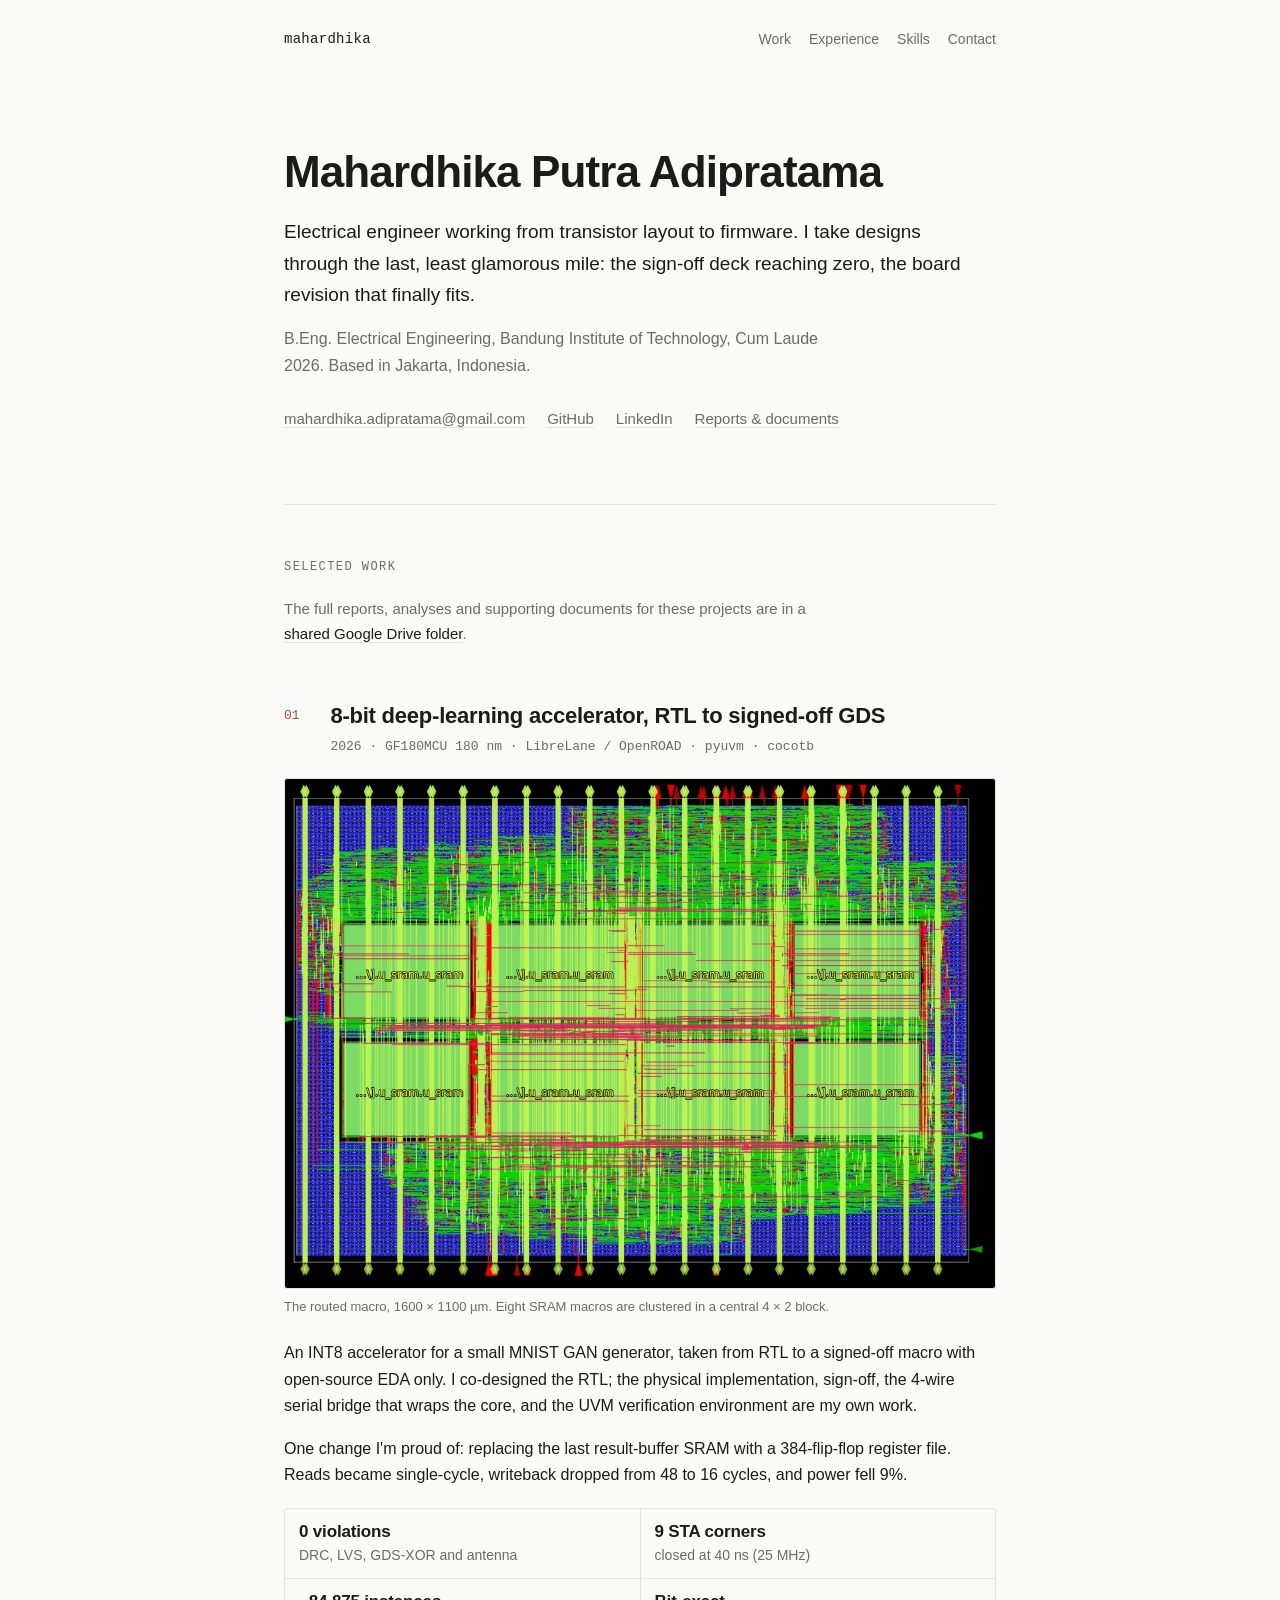
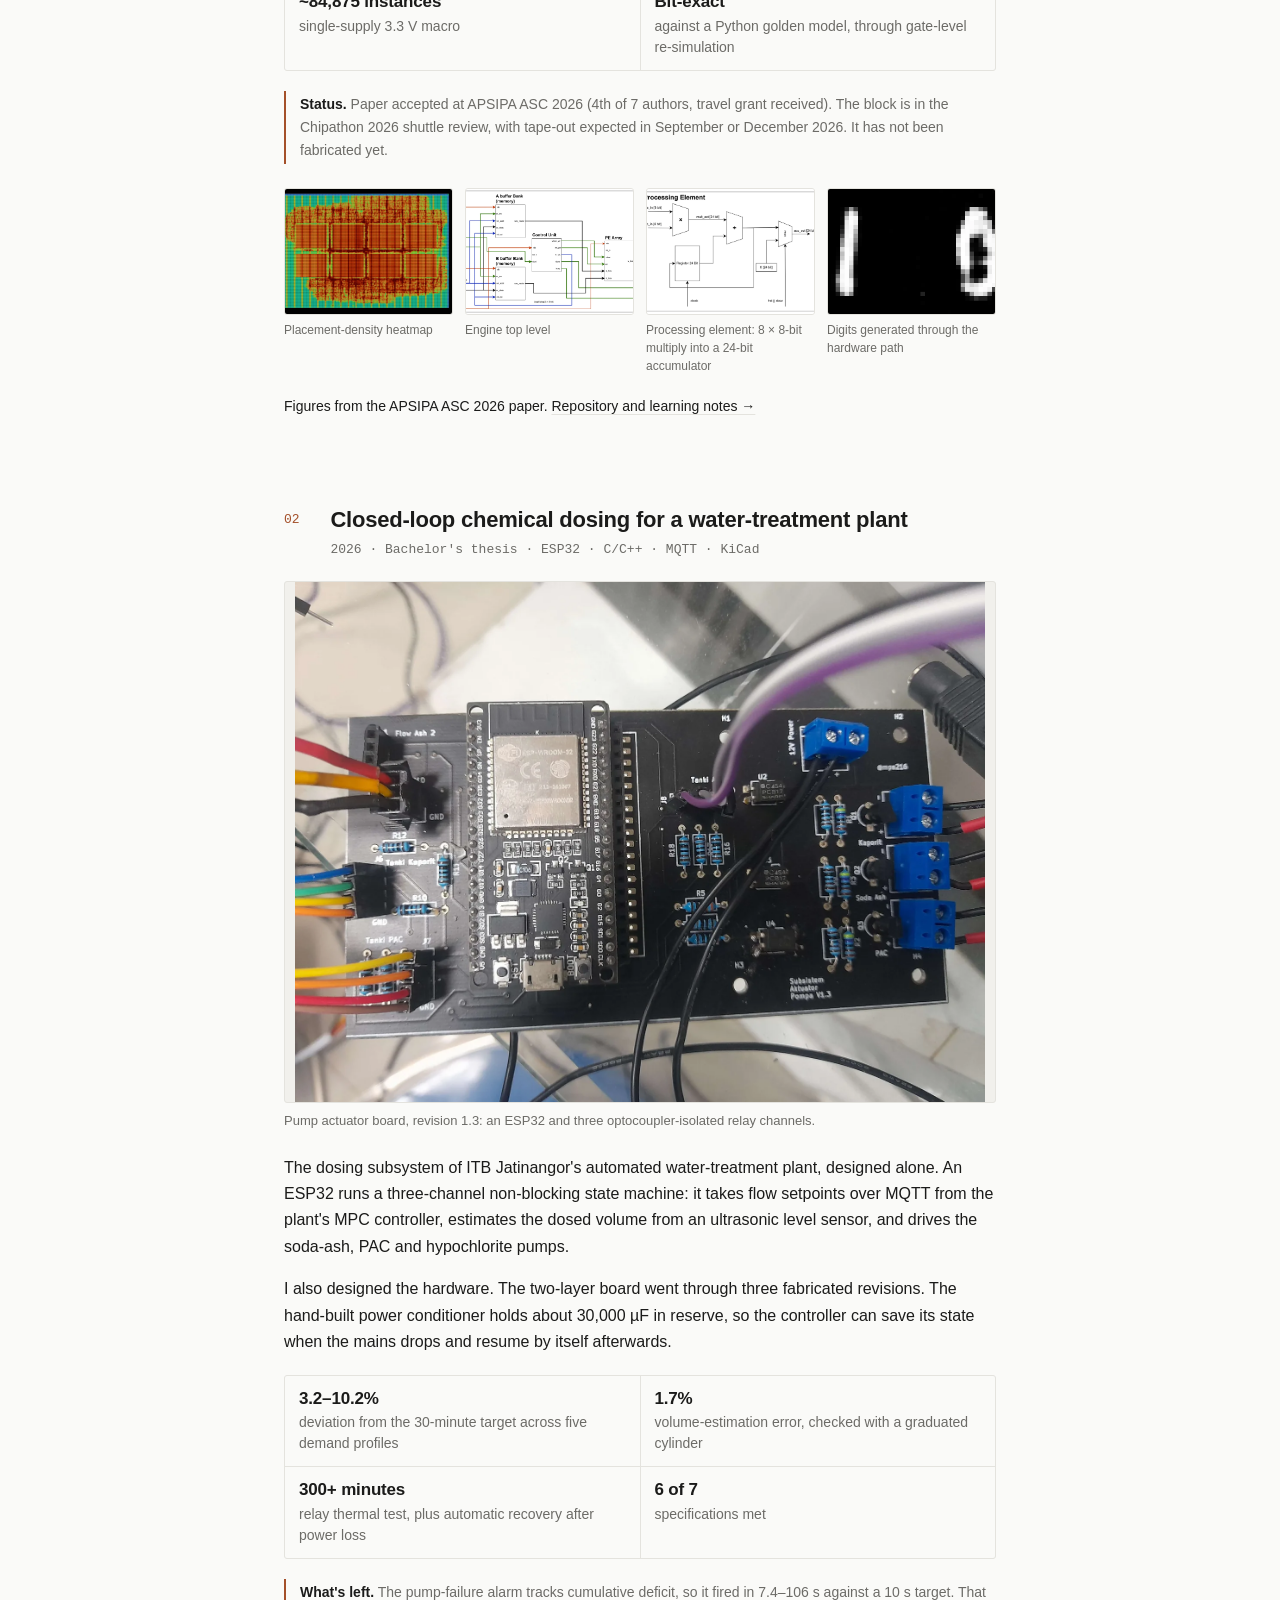
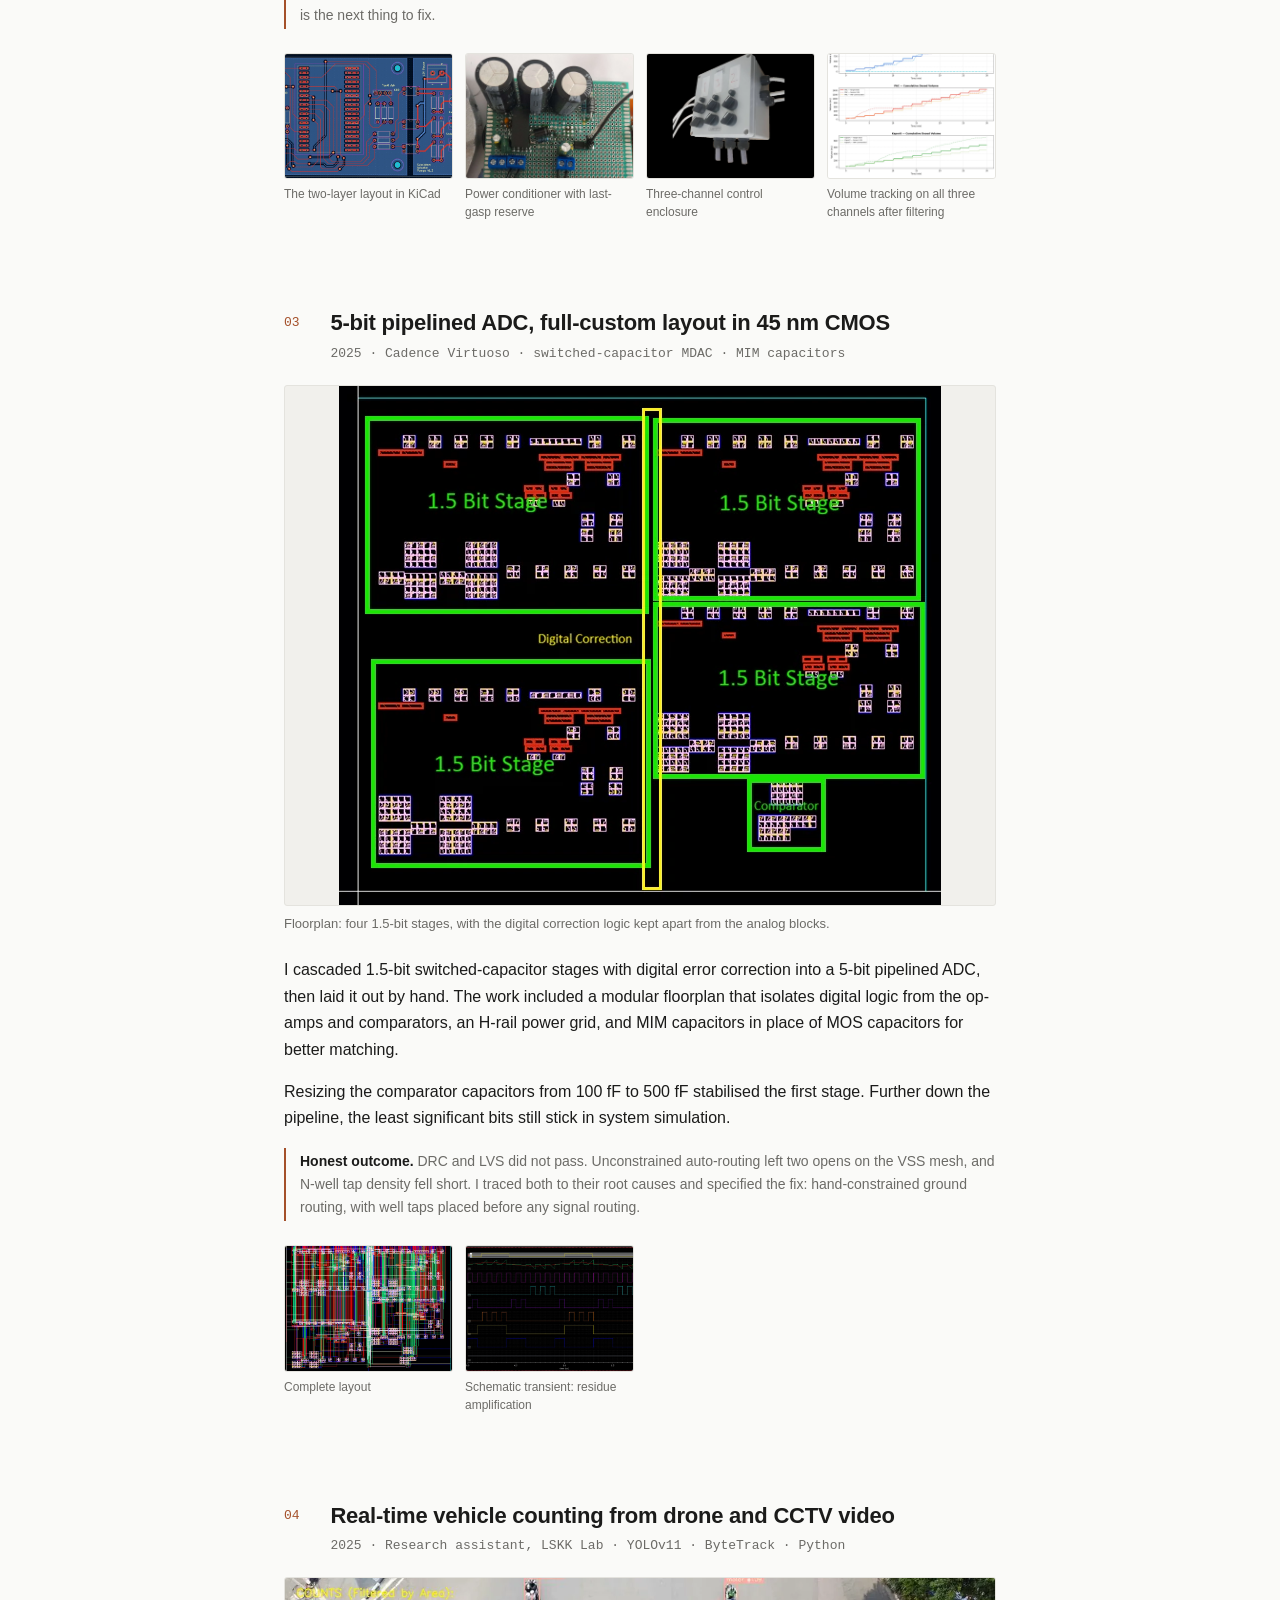
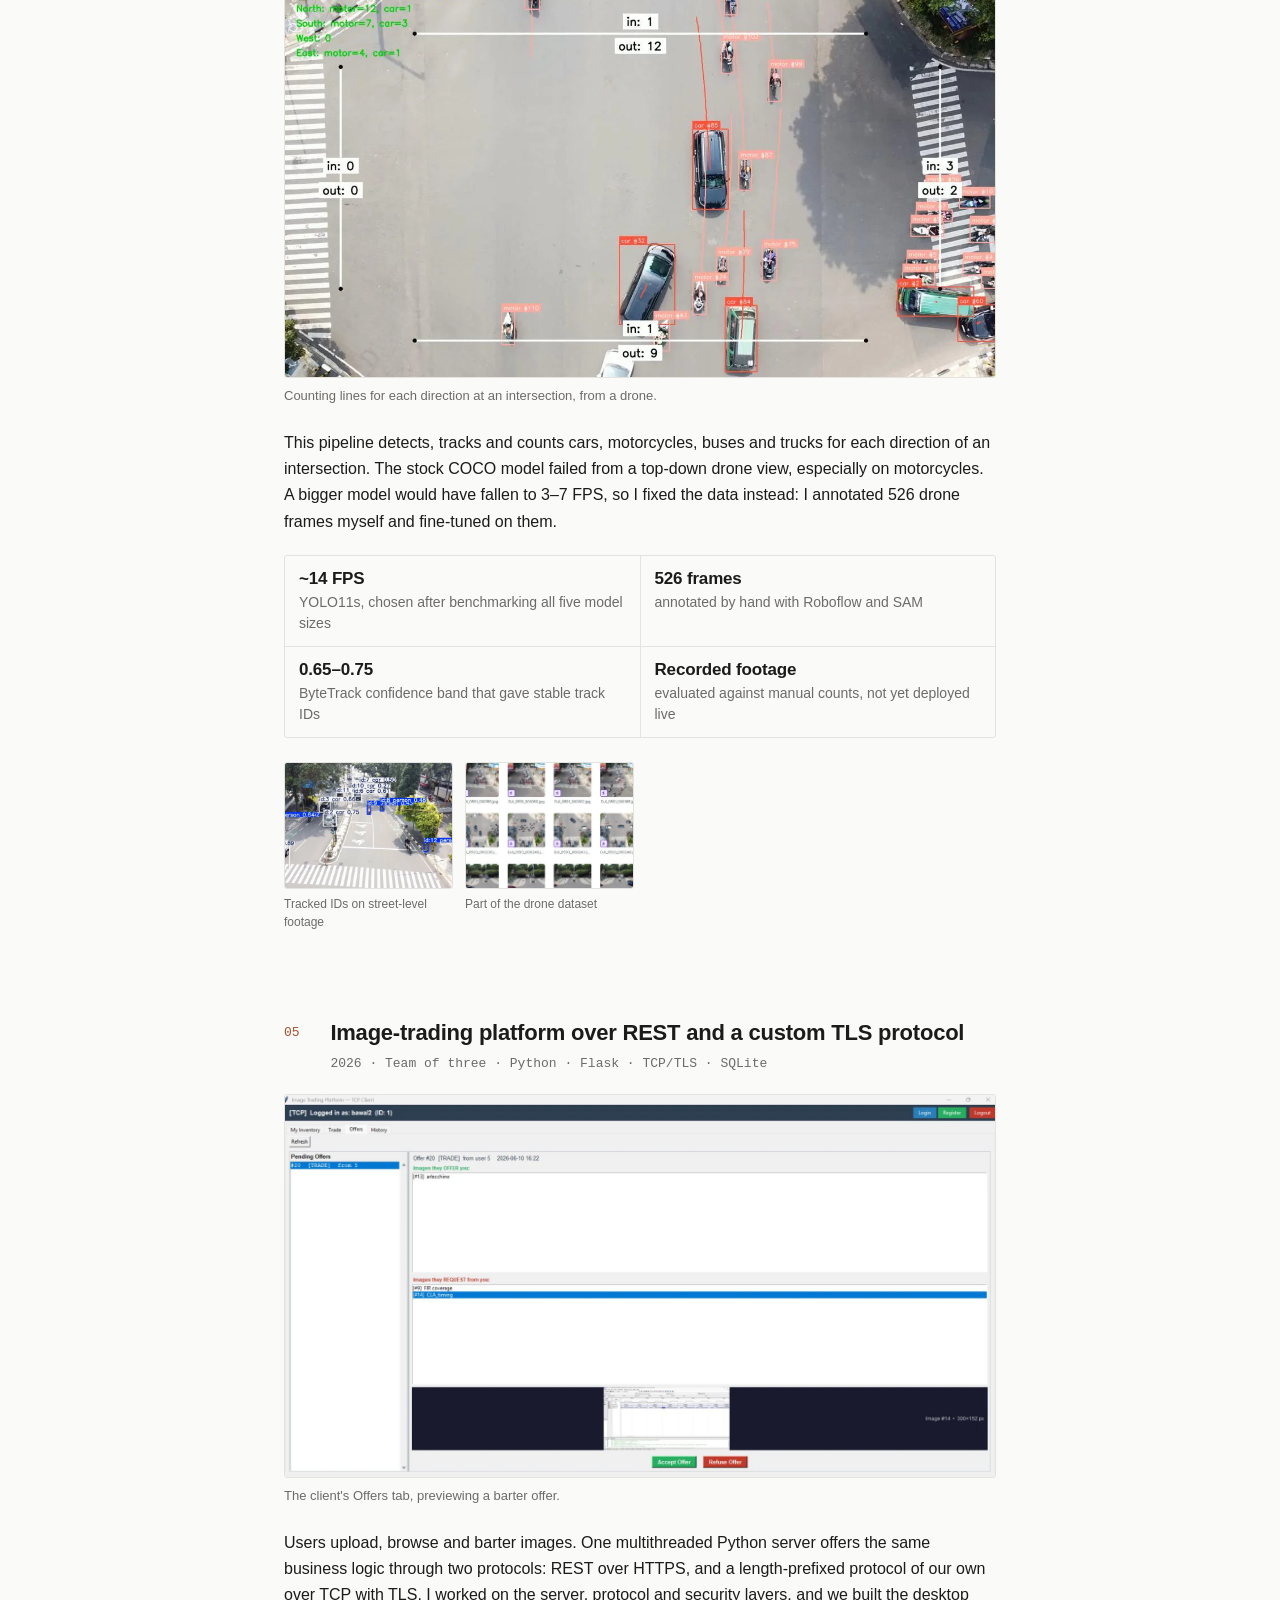
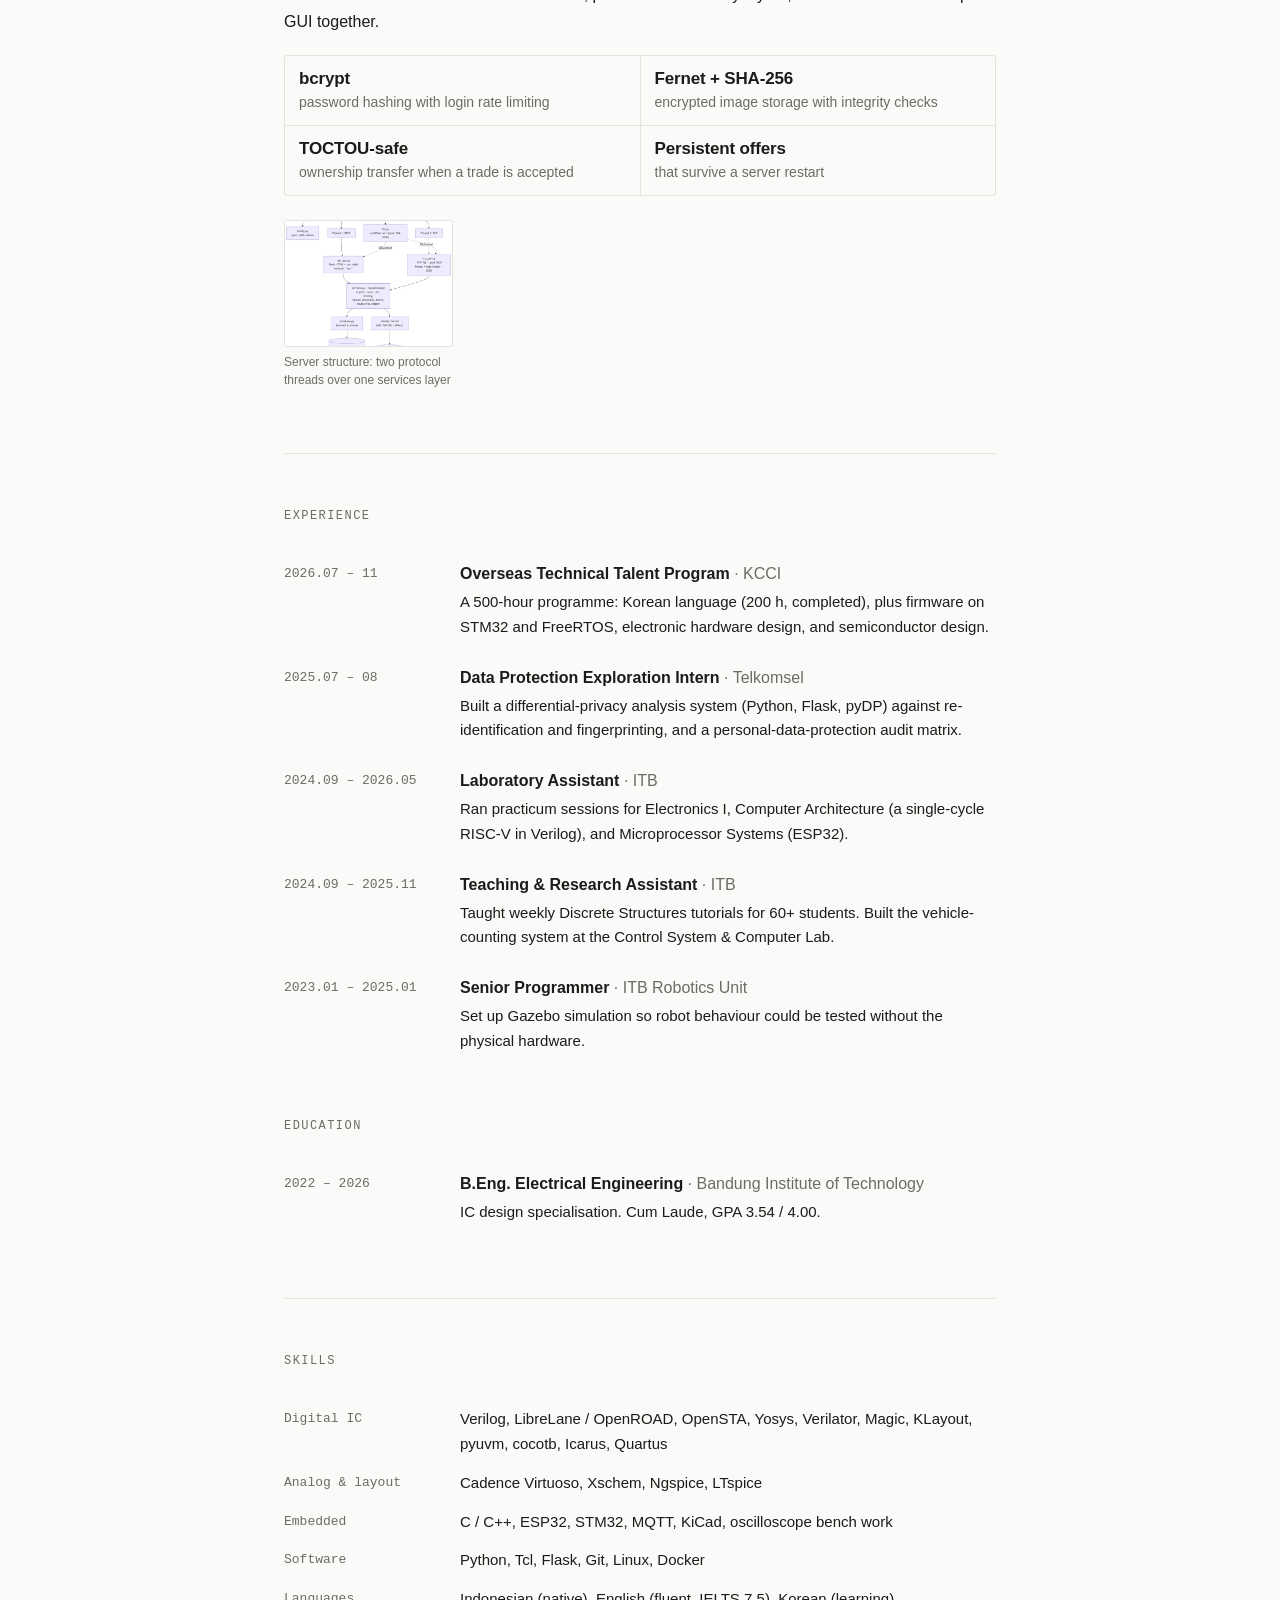
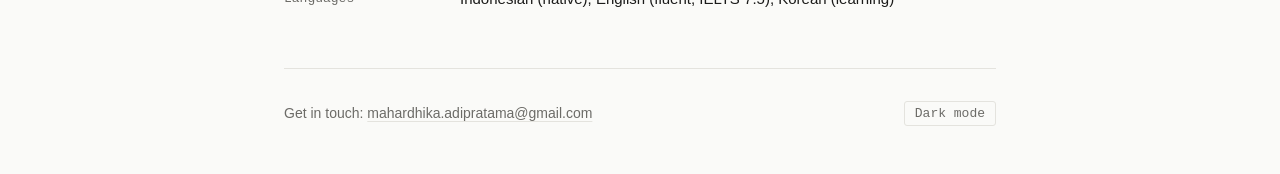
==== index.html @ 99c99489 "Link the project reports folder on Google Drive Adds a "Reports & documents" link beside GitHub and " ====
<!doctype html>
<html lang="en">
<head>
  <meta charset="utf-8">
  <meta name="viewport" content="width=device-width, initial-scale=1">
  <meta name="robots" content="noindex">
  <title>Mahardhika Putra Adipratama</title>
  <meta name="description" content="Electrical engineer (ITB, 2026). Digital IC physical design and verification, analog layout, embedded hardware and firmware.">
  <link rel="icon" href="data:image/svg+xml,%3Csvg xmlns='http://www.w3.org/2000/svg' viewBox='0 0 32 32'%3E%3Crect width='32' height='32' rx='4' fill='%231b1b1a'/%3E%3Cpath d='M8 23V9l8 9 8-9v14' fill='none' stroke='%23e08a5e' stroke-width='2.6' stroke-linejoin='round'/%3E%3C/svg%3E">
  <script>try{var t=localStorage.getItem('theme');if(t==='light'||t==='dark')document.documentElement.dataset.theme=t}catch(e){}</script>
  <link rel="stylesheet" href="assets/style.css">
</head>
<body>
<div class="wrap">

  <header class="top">
    <a class="mark" href="#">mahardhika</a>
    <nav aria-label="Sections">
      <a href="#work">Work</a>
      <a href="#experience">Experience</a>
      <a href="#skills">Skills</a>
      <a href="#contact">Contact</a>
    </nav>
  </header>

  <main>
    <div class="hero">
      <h1>Mahardhika Putra Adipratama</h1>
      <p class="lede">Electrical engineer working from transistor layout to firmware. I take designs through the last, least glamorous mile: the sign-off deck reaching zero, the board revision that finally fits.</p>
      <p class="sub">B.Eng. Electrical Engineering, Bandung Institute of Technology, Cum Laude 2026. Based in Jakarta, Indonesia.</p>
      <ul class="links">
        <li><a href="mailto:mahardhika.adipratama@gmail.com">mahardhika.adipratama@gmail.com</a></li>
        <li><a href="https://github.com/mpa216" rel="noopener">GitHub</a></li>
        <li><a href="https://www.linkedin.com/in/mahardhikaadipratama" rel="noopener">LinkedIn</a></li>
        <li><a href="https://drive.google.com/drive/folders/1Edhhxvwx8GdzilicR1Gs_JjDBy0ikbVN?usp=sharing" rel="noopener">Reports &amp; documents</a></li>
      </ul>
    </div>

    <section id="work">
      <p class="label">Selected work</p>
      <p class="work-intro">The full reports, analyses and supporting documents for these projects are in a <a href="https://drive.google.com/drive/folders/1Edhhxvwx8GdzilicR1Gs_JjDBy0ikbVN?usp=sharing" rel="noopener">shared Google Drive folder</a>.</p>

      <!-- 01 -->
      <article class="project" id="accelerator">
        <div class="p-head">
          <span class="p-num">01</span>
          <div>
            <h2>8-bit deep-learning accelerator, RTL to signed-off GDS</h2>
          </div>
          <p class="p-meta">2026 · GF180MCU 180 nm · LibreLane / OpenROAD · pyuvm · cocotb</p>
        </div>

        <figure class="lead-shot">
          <button class="shot" type="button"><img src="assets/img/dla-routed.webp" width="1018" height="730" alt="Routed layout of the accelerator macro with eight SRAM macros in a central block"></button>
          <figcaption>The routed macro, 1600 × 1100 µm. Eight SRAM macros are clustered in a central 4 × 2 block.</figcaption>
        </figure>

        <div class="p-body">
          <p>An INT8 accelerator for a small MNIST GAN generator, taken from RTL to a signed-off macro with open-source EDA only. I co-designed the RTL; the physical implementation, sign-off, the 4-wire serial bridge that wraps the core, and the UVM verification environment are my own work.</p>
          <p>One change I'm proud of: replacing the last result-buffer SRAM with a 384-flip-flop register file. Reads became single-cycle, writeback dropped from 48 to 16 cycles, and power fell 9%.</p>
          <ul class="facts">
            <li><b>0 violations</b>DRC, LVS, GDS-XOR and antenna</li>
            <li><b>9 STA corners</b>closed at 40 ns (25 MHz)</li>
            <li><b>~84,875 instances</b>single-supply 3.3 V macro</li>
            <li><b>Bit-exact</b>against a Python golden model, through gate-level re-simulation</li>
          </ul>
          <p class="note"><strong>Status.</strong> Paper accepted at APSIPA ASC 2026 (4th of 7 authors, travel grant received). The block is in the Chipathon 2026 shuttle review, with tape-out expected in September or December 2026. It has not been fabricated yet.</p>
        </div>

        <div class="gallery">
          <figure>
            <button class="shot" type="button"><img src="assets/img/dla-density.webp" width="1018" height="730" loading="lazy" alt="Placement-density heatmap of the macro"></button>
            <figcaption>Placement-density heatmap</figcaption>
          </figure>
          <figure>
            <button class="shot" type="button"><img src="assets/img/dla-engine.webp" width="1600" height="822" loading="lazy" alt="Block diagram of the DLA engine: buffer banks, control unit and PE array"></button>
            <figcaption>Engine top level</figcaption>
          </figure>
          <figure>
            <button class="shot" type="button"><img src="assets/img/dla-pe.webp" width="1100" height="757" loading="lazy" alt="Processing element datapath: 8-bit multiply into a 24-bit accumulator"></button>
            <figcaption>Processing element: 8 × 8-bit multiply into a 24-bit accumulator</figcaption>
          </figure>
          <figure>
            <button class="shot" type="button"><img src="assets/img/dla-digits.webp" width="928" height="448" loading="lazy" alt="Two handwritten-style digits, a one and a zero, generated by the accelerator"></button>
            <figcaption>Digits generated through the hardware path</figcaption>
          </figure>
        </div>
        <p class="more">Figures from the APSIPA ASC 2026 paper. <a href="https://github.com/mpa216/Deep-Learning-Accelerator-DLA-Engine-From-CNN-to-GenAI-SNN" rel="noopener">Repository and learning notes →</a></p>
      </article>

      <!-- 02 -->
      <article class="project" id="dosing">
        <div class="p-head">
          <span class="p-num">02</span>
          <div>
            <h2>Closed-loop chemical dosing for a water-treatment plant</h2>
          </div>
          <p class="p-meta">2026 · Bachelor's thesis · ESP32 · C/C++ · MQTT · KiCad</p>
        </div>

        <figure class="lead-shot">
          <button class="shot" type="button"><img src="assets/img/wtp-board.webp" width="1600" height="1205" alt="Assembled pump actuator circuit board with an ESP32 module, relay channels and screw terminals"></button>
          <figcaption>Pump actuator board, revision 1.3: an ESP32 and three optocoupler-isolated relay channels.</figcaption>
        </figure>

        <div class="p-body">
          <p>The dosing subsystem of ITB Jatinangor's automated water-treatment plant, designed alone. An ESP32 runs a three-channel non-blocking state machine: it takes flow setpoints over MQTT from the plant's MPC controller, estimates the dosed volume from an ultrasonic level sensor, and drives the soda-ash, PAC and hypochlorite pumps.</p>
          <p>I also designed the hardware. The two-layer board went through three fabricated revisions. The hand-built power conditioner holds about 30,000 µF in reserve, so the controller can save its state when the mains drops and resume by itself afterwards.</p>
          <ul class="facts">
            <li><b>3.2–10.2%</b>deviation from the 30-minute target across five demand profiles</li>
            <li><b>1.7%</b>volume-estimation error, checked with a graduated cylinder</li>
            <li><b>300+ minutes</b>relay thermal test, plus automatic recovery after power loss</li>
            <li><b>6 of 7</b>specifications met</li>
          </ul>
          <p class="note"><strong>What's left.</strong> The pump-failure alarm tracks cumulative deficit, so it fired in 7.4–106 s against a 10 s target. That is the next thing to fix.</p>
        </div>

        <div class="gallery">
          <figure>
            <button class="shot" type="button"><img src="assets/img/wtp-kicad.webp" width="1500" height="787" loading="lazy" alt="Two-layer PCB layout in KiCad"></button>
            <figcaption>The two-layer layout in KiCad</figcaption>
          </figure>
          <figure>
            <button class="shot" type="button"><img src="assets/img/wtp-power.webp" width="1400" height="1179" loading="lazy" alt="Hand-soldered power conditioner on perfboard with three large electrolytic capacitors"></button>
            <figcaption>Power conditioner with last-gasp reserve</figcaption>
          </figure>
          <figure>
            <button class="shot" type="button"><img src="assets/img/wtp-enclosure.webp" width="1400" height="1050" loading="lazy" alt="Grey control enclosure with three channels of switches and cable glands"></button>
            <figcaption>Three-channel control enclosure</figcaption>
          </figure>
          <figure>
            <button class="shot" type="button"><img src="assets/img/wtp-tracking.webp" width="1400" height="1801" loading="lazy" alt="Plots of cumulative dosed volume against target for three chemical channels"></button>
            <figcaption>Volume tracking on all three channels after filtering</figcaption>
          </figure>
        </div>
      </article>

      <!-- 03 -->
      <article class="project" id="adc">
        <div class="p-head">
          <span class="p-num">03</span>
          <div>
            <h2>5-bit pipelined ADC, full-custom layout in 45 nm CMOS</h2>
          </div>
          <p class="p-meta">2025 · Cadence Virtuoso · switched-capacitor MDAC · MIM capacitors</p>
        </div>

        <figure class="lead-shot">
          <button class="shot" type="button"><img src="assets/img/adc-floorplan.webp" width="602" height="519" alt="ADC layout floorplan with four labelled 1.5-bit stages and a digital correction block"></button>
          <figcaption>Floorplan: four 1.5-bit stages, with the digital correction logic kept apart from the analog blocks.</figcaption>
        </figure>

        <div class="p-body">
          <p>I cascaded 1.5-bit switched-capacitor stages with digital error correction into a 5-bit pipelined ADC, then laid it out by hand. The work included a modular floorplan that isolates digital logic from the op-amps and comparators, an H-rail power grid, and MIM capacitors in place of MOS capacitors for better matching.</p>
          <p>Resizing the comparator capacitors from 100 fF to 500 fF stabilised the first stage. Further down the pipeline, the least significant bits still stick in system simulation.</p>
          <p class="note"><strong>Honest outcome.</strong> DRC and LVS did not pass. Unconstrained auto-routing left two opens on the VSS mesh, and N-well tap density fell short. I traced both to their root causes and specified the fix: hand-constrained ground routing, with well taps placed before any signal routing.</p>
        </div>

        <div class="gallery">
          <figure>
            <button class="shot" type="button"><img src="assets/img/adc-layout.webp" width="602" height="518" loading="lazy" alt="Complete routed layout of the pipelined ADC"></button>
            <figcaption>Complete layout</figcaption>
          </figure>
          <figure>
            <button class="shot" type="button"><img src="assets/img/adc-transient.webp" width="1553" height="824" loading="lazy" alt="Transient simulation waveforms of the ADC stage"></button>
            <figcaption>Schematic transient: residue amplification</figcaption>
          </figure>
        </div>
      </article>

      <!-- 04 -->
      <article class="project" id="counting">
        <div class="p-head">
          <span class="p-num">04</span>
          <div>
            <h2>Real-time vehicle counting from drone and CCTV video</h2>
          </div>
          <p class="p-meta">2025 · Research assistant, LSKK Lab · YOLOv11 · ByteTrack · Python</p>
        </div>

        <figure class="lead-shot">
          <button class="shot" type="button"><img src="assets/img/vc-drone.webp" width="1253" height="704" alt="Top-down drone view of an intersection with detection boxes and in/out counting lines"></button>
          <figcaption>Counting lines for each direction at an intersection, from a drone.</figcaption>
        </figure>

        <div class="p-body">
          <p>This pipeline detects, tracks and counts cars, motorcycles, buses and trucks for each direction of an intersection. The stock COCO model failed from a top-down drone view, especially on motorcycles. A bigger model would have fallen to 3–7 FPS, so I fixed the data instead: I annotated 526 drone frames myself and fine-tuned on them.</p>
          <ul class="facts">
            <li><b>~14 FPS</b>YOLO11s, chosen after benchmarking all five model sizes</li>
            <li><b>526 frames</b>annotated by hand with Roboflow and SAM</li>
            <li><b>0.65–0.75</b>ByteTrack confidence band that gave stable track IDs</li>
            <li><b>Recorded footage</b>evaluated against manual counts, not yet deployed live</li>
          </ul>
        </div>

        <div class="gallery">
          <figure>
            <button class="shot" type="button"><img src="assets/img/vc-street.webp" width="1280" height="720" loading="lazy" alt="Street-level camera frame with tracked vehicles labelled by ID"></button>
            <figcaption>Tracked IDs on street-level footage</figcaption>
          </figure>
          <figure>
            <button class="shot" type="button"><img src="assets/img/vc-dataset.webp" width="1116" height="513" loading="lazy" alt="Grid of drone frame thumbnails from the custom dataset"></button>
            <figcaption>Part of the drone dataset</figcaption>
          </figure>
        </div>
      </article>

      <!-- 05 -->
      <article class="project" id="trading">
        <div class="p-head">
          <span class="p-num">05</span>
          <div>
            <h2>Image-trading platform over REST and a custom TLS protocol</h2>
          </div>
          <p class="p-meta">2026 · Team of three · Python · Flask · TCP/TLS · SQLite</p>
        </div>

        <figure class="lead-shot">
          <button class="shot" type="button"><img src="assets/img/trade-offers.webp" width="1600" height="860" alt="Desktop client showing a pending barter offer with accept and refuse buttons"></button>
          <figcaption>The client's Offers tab, previewing a barter offer.</figcaption>
        </figure>

        <div class="p-body">
          <p>Users upload, browse and barter images. One multithreaded Python server offers the same business logic through two protocols: REST over HTTPS, and a length-prefixed protocol of our own over TCP with TLS. I worked on the server, protocol and security layers, and we built the desktop GUI together.</p>
          <ul class="facts">
            <li><b>bcrypt</b>password hashing with login rate limiting</li>
            <li><b>Fernet + SHA-256</b>encrypted image storage with integrity checks</li>
            <li><b>TOCTOU-safe</b>ownership transfer when a trade is accepted</li>
            <li><b>Persistent offers</b>that survive a server restart</li>
          </ul>
        </div>

        <div class="gallery">
          <figure>
            <button class="shot" type="button"><img src="assets/img/trade-server.webp" width="1200" height="1236" loading="lazy" alt="Diagram of server modules: REST and TCP threads over a shared services layer"></button>
            <figcaption>Server structure: two protocol threads over one services layer</figcaption>
          </figure>
        </div>
      </article>
    </section>

    <section id="experience">
      <p class="label">Experience</p>
      <ul class="rows">
        <li>
          <span class="when">2026.07 – 11</span>
          <div>
            <h3>Overseas Technical Talent Program <span class="org">· KCCI</span></h3>
            <p>A 500-hour programme: Korean language (200 h, completed), plus firmware on STM32 and FreeRTOS, electronic hardware design, and semiconductor design.</p>
          </div>
        </li>
        <li>
          <span class="when">2025.07 – 08</span>
          <div>
            <h3>Data Protection Exploration Intern <span class="org">· Telkomsel</span></h3>
            <p>Built a differential-privacy analysis system (Python, Flask, pyDP) against re-identification and fingerprinting, and a personal-data-protection audit matrix.</p>
          </div>
        </li>
        <li>
          <span class="when">2024.09 – 2026.05</span>
          <div>
            <h3>Laboratory Assistant <span class="org">· ITB</span></h3>
            <p>Ran practicum sessions for Electronics I, Computer Architecture (a single-cycle RISC-V in Verilog), and Microprocessor Systems (ESP32).</p>
          </div>
        </li>
        <li>
          <span class="when">2024.09 – 2025.11</span>
          <div>
            <h3>Teaching &amp; Research Assistant <span class="org">· ITB</span></h3>
            <p>Taught weekly Discrete Structures tutorials for 60+ students. Built the vehicle-counting system at the Control System &amp; Computer Lab.</p>
          </div>
        </li>
        <li>
          <span class="when">2023.01 – 2025.01</span>
          <div>
            <h3>Senior Programmer <span class="org">· ITB Robotics Unit</span></h3>
            <p>Set up Gazebo simulation so robot behaviour could be tested without the physical hardware.</p>
          </div>
        </li>
      </ul>

      <p class="label">Education</p>
      <ul class="rows">
        <li>
          <span class="when">2022 – 2026</span>
          <div>
            <h3>B.Eng. Electrical Engineering <span class="org">· Bandung Institute of Technology</span></h3>
            <p>IC design specialisation. Cum Laude, GPA 3.54 / 4.00.</p>
          </div>
        </li>
      </ul>
    </section>

    <section id="skills">
      <p class="label">Skills</p>
      <dl class="skills">
        <dt>Digital IC</dt>
        <dd>Verilog, LibreLane / OpenROAD, OpenSTA, Yosys, Verilator, Magic, KLayout, pyuvm, cocotb, Icarus, Quartus</dd>
        <dt>Analog &amp; layout</dt>
        <dd>Cadence Virtuoso, Xschem, Ngspice, LTspice</dd>
        <dt>Embedded</dt>
        <dd>C / C++, ESP32, STM32, MQTT, KiCad, oscilloscope bench work</dd>
        <dt>Software</dt>
        <dd>Python, Tcl, Flask, Git, Linux, Docker</dd>
        <dt>Languages</dt>
        <dd>Indonesian (native), English (fluent, IELTS 7.5), Korean (learning)</dd>
      </dl>
    </section>
  </main>

  <footer id="contact">
    <span>Get in touch: <a href="mailto:mahardhika.adipratama@gmail.com">mahardhika.adipratama@gmail.com</a></span>
    <button class="theme-toggle" type="button">Dark mode</button>
  </footer>

</div>

<dialog class="lightbox" aria-label="Image viewer">
  <button type="button" aria-label="Close">×</button>
  <img alt="">
  <p></p>
</dialog>

<script src="assets/main.js"></script>
</body>
</html>
---- assets/style.css ----
:root {
  --bg: #fafaf8;
  --text: #1b1b1a;
  --muted: #6c6b67;
  --rule: #e4e3de;
  --surface: #f1f0ec;
  --accent: #a4502a;
  --maxw: 760px;
  --sans: ui-sans-serif, -apple-system, "Segoe UI", Roboto, "Helvetica Neue", Arial, sans-serif;
  --mono: ui-monospace, "SF Mono", "Cascadia Mono", Consolas, "Liberation Mono", monospace;
  color-scheme: light;
}
@media (prefers-color-scheme: dark) {
  :root:not([data-theme="light"]) {
    --bg: #121211; --text: #e9e8e4; --muted: #9b9a95; --rule: #2a2a28;
    --surface: #1b1b1a; --accent: #e08a5e; color-scheme: dark;
  }
}
:root[data-theme="dark"] {
  --bg: #121211; --text: #e9e8e4; --muted: #9b9a95; --rule: #2a2a28;
  --surface: #1b1b1a; --accent: #e08a5e; color-scheme: dark;
}

* { box-sizing: border-box; }
html { scroll-behavior: smooth; -webkit-text-size-adjust: 100%; }
@media (prefers-reduced-motion: reduce) { html { scroll-behavior: auto; } }
body {
  margin: 0; background: var(--bg); color: var(--text);
  font: 16px/1.65 var(--sans); text-rendering: optimizeLegibility;
}
a { color: inherit; text-decoration-color: var(--rule); text-underline-offset: 3px; transition: color .15s, text-decoration-color .15s; }
a:hover { color: var(--accent); text-decoration-color: currentColor; }
:focus-visible { outline: 2px solid var(--accent); outline-offset: 3px; border-radius: 2px; }
img { display: block; max-width: 100%; height: auto; }

.wrap { max-width: var(--maxw); margin: 0 auto; padding: 0 16px; }
@media (min-width: 640px) { .wrap { padding: 0 24px; } }

/* header */
.top { display: flex; justify-content: space-between; align-items: center; gap: 16px; padding: 28px 0 0; font-size: 14px; }
.top .mark { font-family: var(--mono); letter-spacing: .02em; text-decoration: none; white-space: nowrap; }
.top nav { display: flex; gap: 18px; flex-wrap: wrap; justify-content: flex-end; }
.top nav a { text-decoration: none; color: var(--muted); }
.top nav a:hover { color: var(--text); }

.hero { padding: 96px 0 72px; }
.hero h1 { font-size: clamp(30px, 6vw, 44px); line-height: 1.12; letter-spacing: -.02em; font-weight: 600; margin: 0 0 20px; }
.hero .lede { font-size: clamp(17px, 2.4vw, 19px); margin: 0 0 16px; max-width: 36em; }
.hero .sub { color: var(--muted); margin: 0 0 28px; max-width: 36em; }
.links { display: flex; flex-wrap: wrap; gap: 8px 22px; margin: 0; padding: 0; list-style: none; font-size: 15px; }
.links a { color: var(--muted); }
.links a:hover { color: var(--accent); }

/* sections */
section { border-top: 1px solid var(--rule); padding: 56px 0 8px; }
.label { font: 12px/1 var(--mono); letter-spacing: .12em; text-transform: uppercase; color: var(--muted); margin: 0 0 40px; }
.work-intro { font-size: 15px; color: var(--muted); max-width: 36em; margin: -16px 0 56px; }
.work-intro a { color: var(--text); }

/* projects */
.project { margin: 0 0 88px; scroll-margin-top: 24px; }
.project:last-child { margin-bottom: 56px; }
.p-head { display: grid; grid-template-columns: 2.4em 1fr; column-gap: 8px; margin-bottom: 20px; }
.p-num { font: 13px/2.1 var(--mono); color: var(--accent); }
.p-head h2 { font-size: 22px; line-height: 1.3; letter-spacing: -.01em; font-weight: 600; margin: 0 0 6px; }
.p-meta { grid-column: 2; font: 13px/1.6 var(--mono); color: var(--muted); margin: 0; }

figure { margin: 0; }
.shot { display: block; width: 100%; padding: 0; border: 1px solid var(--rule); background: var(--surface); cursor: zoom-in; border-radius: 3px; overflow: hidden; }
.shot img { width: 100%; transition: opacity .2s; }
.shot:hover img { opacity: .92; }
figcaption { font-size: 13px; color: var(--muted); margin-top: 8px; line-height: 1.5; }
.lead-shot { margin-bottom: 24px; }
/* never upscale a small source; letterbox it on the surface colour instead */
.lead-shot .shot img { width: auto; max-width: 100%; max-height: 520px; margin: 0 auto; }

.p-body p { margin: 0 0 16px; }
.facts { list-style: none; margin: 20px 0; padding: 0; display: grid; gap: 1px; background: var(--rule); border: 1px solid var(--rule); border-radius: 3px; overflow: hidden; }
@media (min-width: 640px) { .facts { grid-template-columns: 1fr 1fr; } }
.facts li { background: var(--bg); padding: 12px 14px; font-size: 14px; line-height: 1.5; color: var(--muted); }
.facts b { display: block; font: 600 17px/1.3 var(--sans); letter-spacing: -.01em; margin-bottom: 2px; color: var(--text); }
.note { font-size: 14px; color: var(--muted); border-left: 2px solid var(--accent); padding: 2px 0 2px 14px; margin: 16px 0; }
.note strong { color: var(--text); font-weight: 600; }

.gallery { display: grid; grid-template-columns: repeat(2, 1fr); gap: 16px 12px; margin-top: 24px; }
@media (min-width: 640px) { .gallery { grid-template-columns: repeat(4, 1fr); } }
.gallery .shot { aspect-ratio: 4 / 3; }
.gallery .shot img { height: 100%; object-fit: cover; }
.gallery figcaption { font-size: 12px; margin-top: 6px; }
.more { font-size: 14px; margin: 20px 0 0; }

/* experience, education, skills */
.rows { list-style: none; margin: 0 0 40px; padding: 0; }
.rows li { display: grid; grid-template-columns: 1fr; gap: 2px 24px; padding: 0 0 26px; }
@media (min-width: 640px) { .rows li { grid-template-columns: 9.5em 1fr; } }
.when { font: 13px/1.9 var(--mono); color: var(--muted); }
.rows h3 { font-size: 16px; font-weight: 600; margin: 0; line-height: 1.5; }
.rows .org { color: var(--muted); font-weight: 400; }
.rows p { margin: 4px 0 0; font-size: 15px; }

.skills { display: grid; grid-template-columns: 1fr; gap: 2px 24px; margin: 0 0 48px; }
@media (min-width: 640px) { .skills { grid-template-columns: 9.5em 1fr; gap: 14px 24px; } }
.skills dt { font: 13px/1.9 var(--mono); color: var(--muted); }
.skills dd { margin: 0 0 14px; font-size: 15px; }
@media (min-width: 640px) { .skills dd { margin: 0; } }

footer { border-top: 1px solid var(--rule); padding: 32px 0 48px; font-size: 14px; color: var(--muted); display: flex; justify-content: space-between; align-items: center; gap: 16px; flex-wrap: wrap; }
.theme-toggle { font: 13px var(--mono); color: var(--muted); background: none; border: 1px solid var(--rule); border-radius: 3px; padding: 4px 10px; cursor: pointer; }
.theme-toggle:hover { color: var(--text); }

/* lightbox */
dialog.lightbox { border: 0; padding: 0; background: transparent; max-width: min(1200px, 96vw); max-height: 94vh; overflow: visible; }
dialog.lightbox::backdrop { background: rgba(10, 10, 10, .9); }
dialog.lightbox img { max-width: 100%; max-height: calc(94vh - 72px); margin: 0 auto; background: #fff; }
dialog.lightbox p { font-size: 14px; text-align: center; margin: 12px 16px 0; color: #d6d5d0; }
dialog.lightbox button { position: fixed; top: 12px; right: 16px; font: 30px/1 var(--sans); color: #fff; background: none; border: 0; cursor: pointer; padding: 6px 10px; }
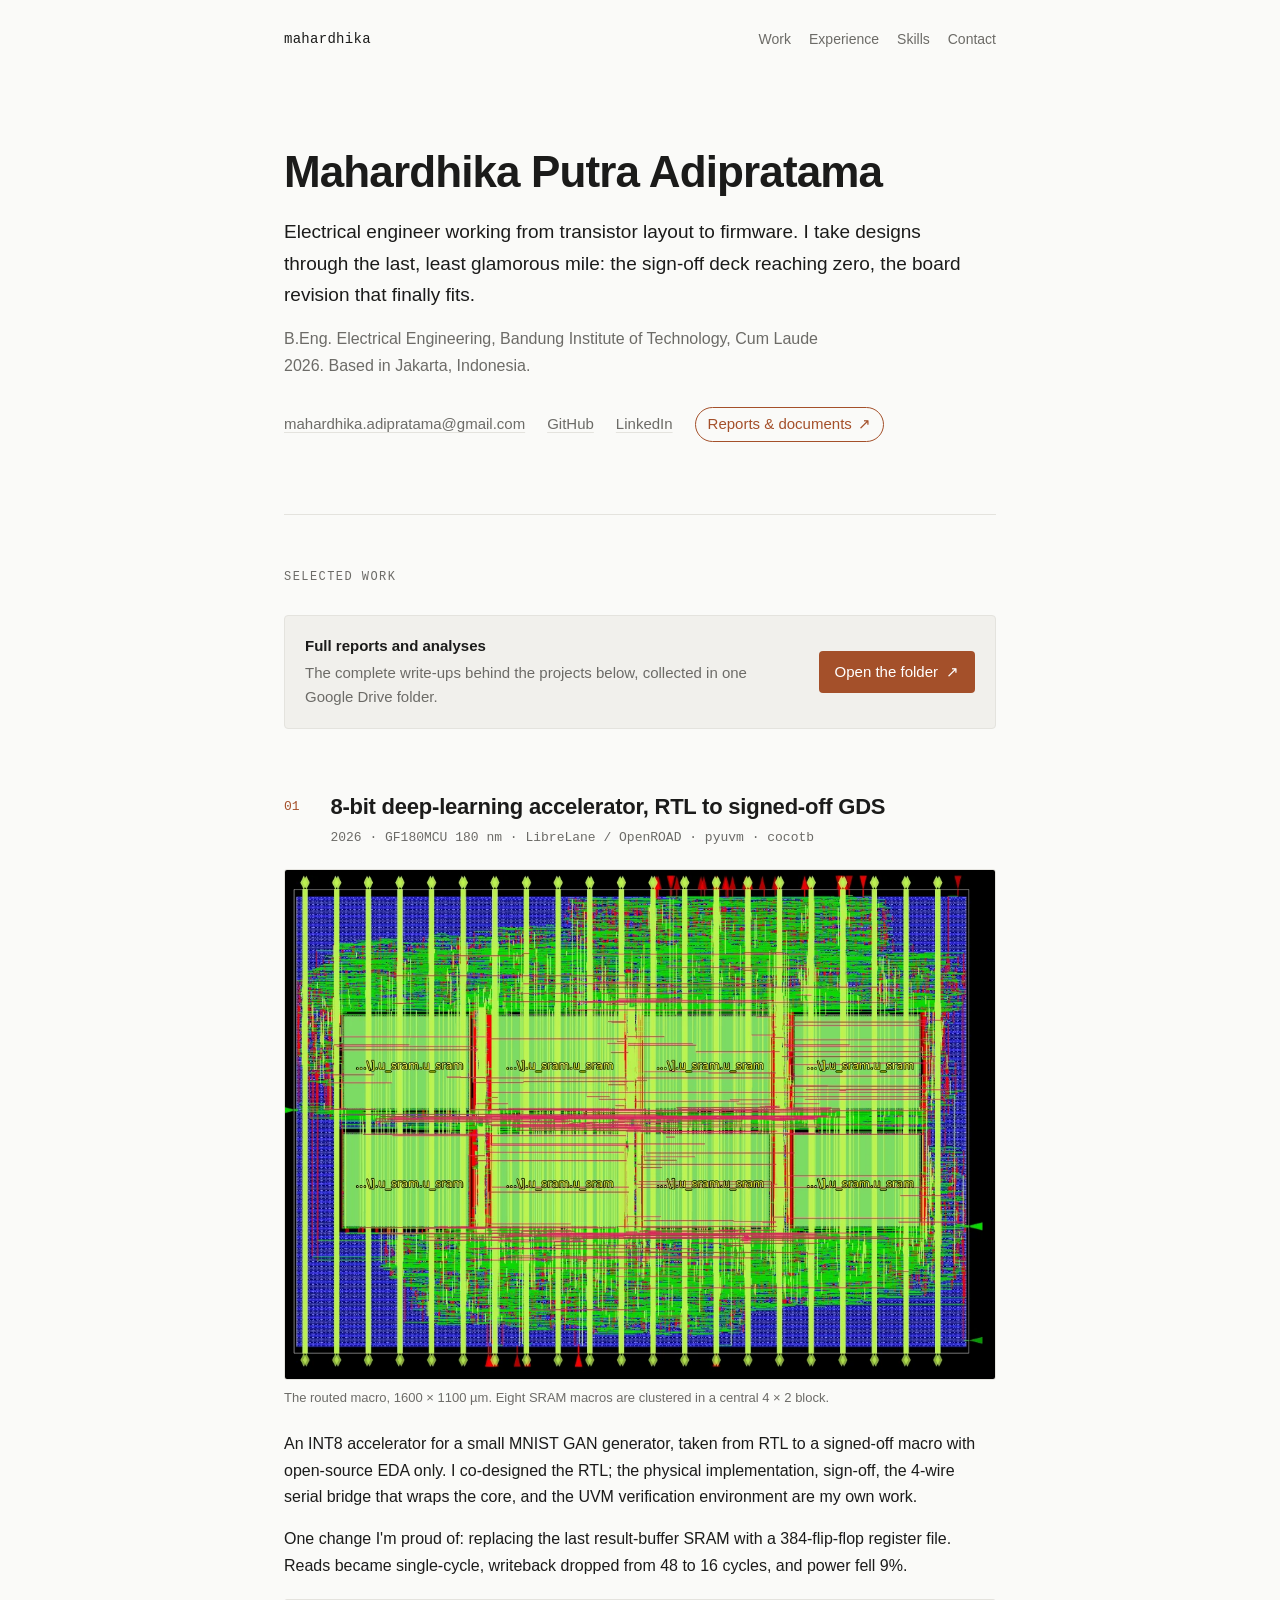
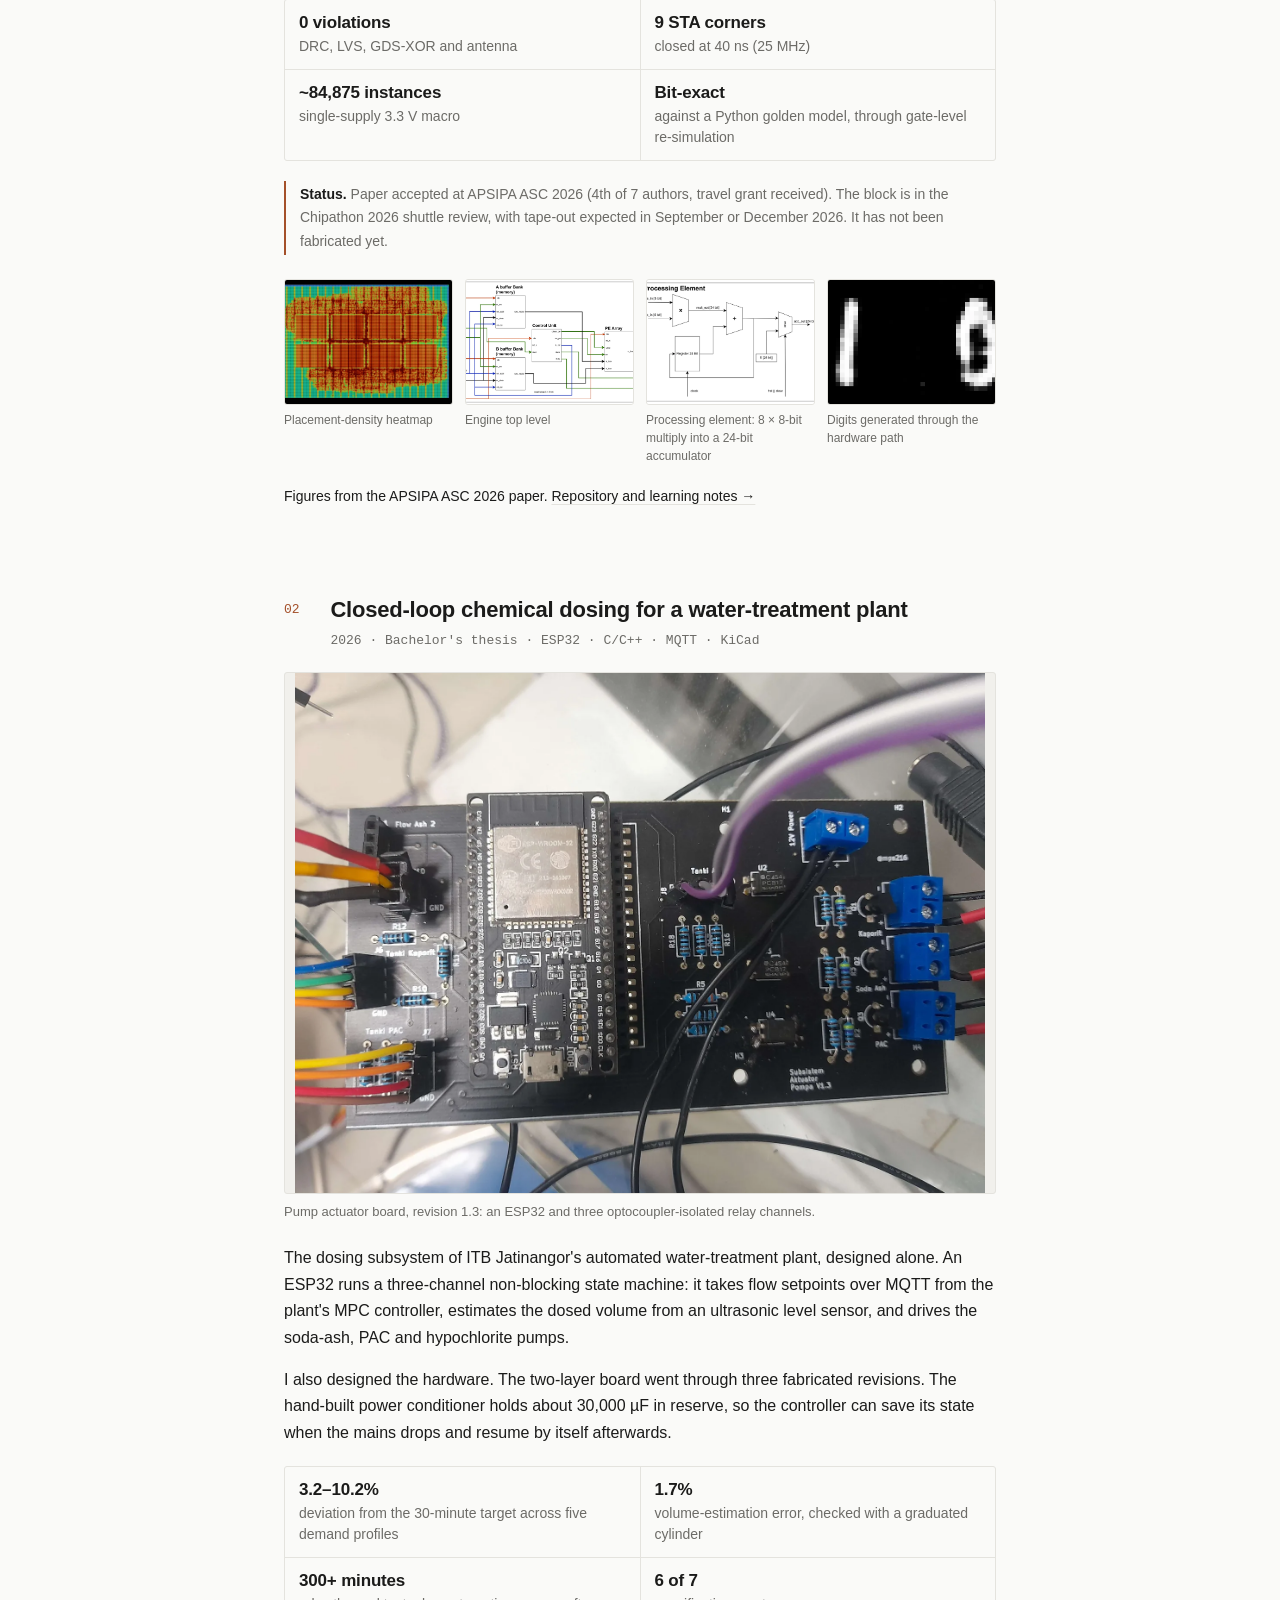
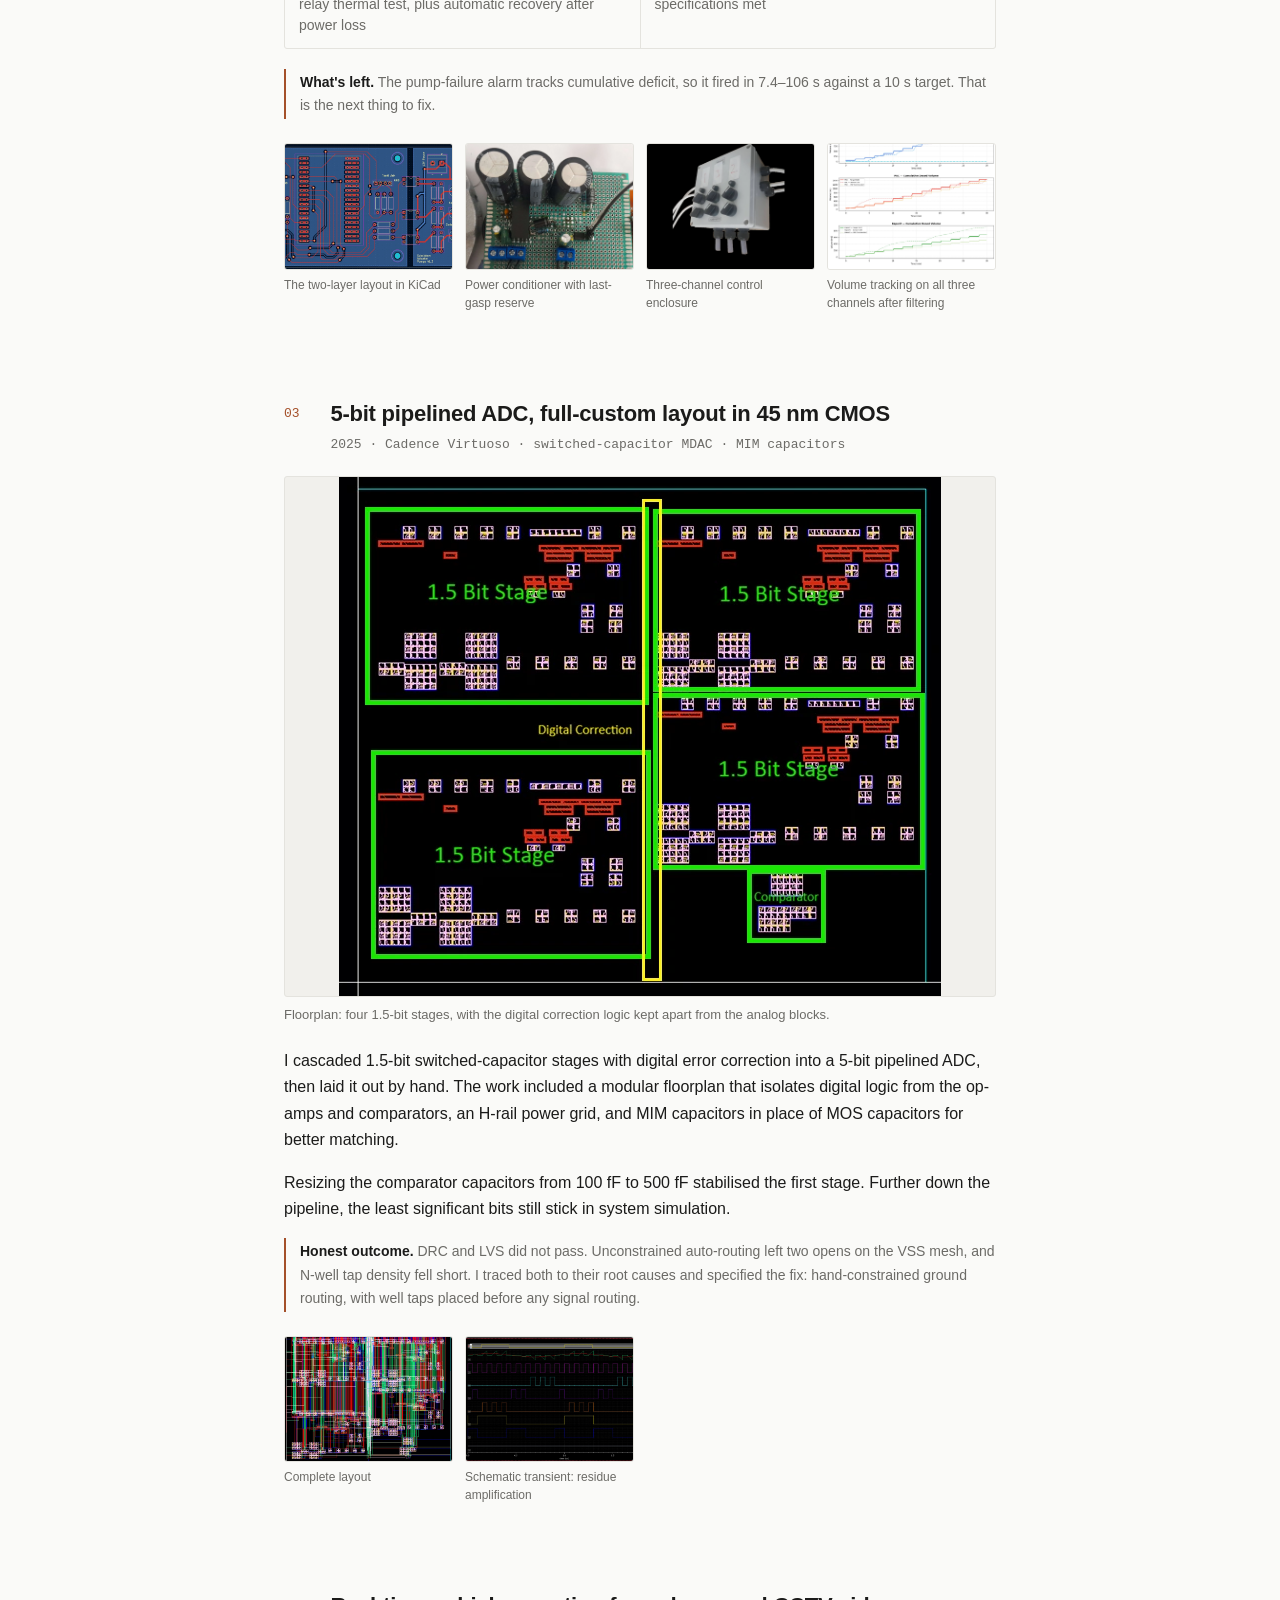
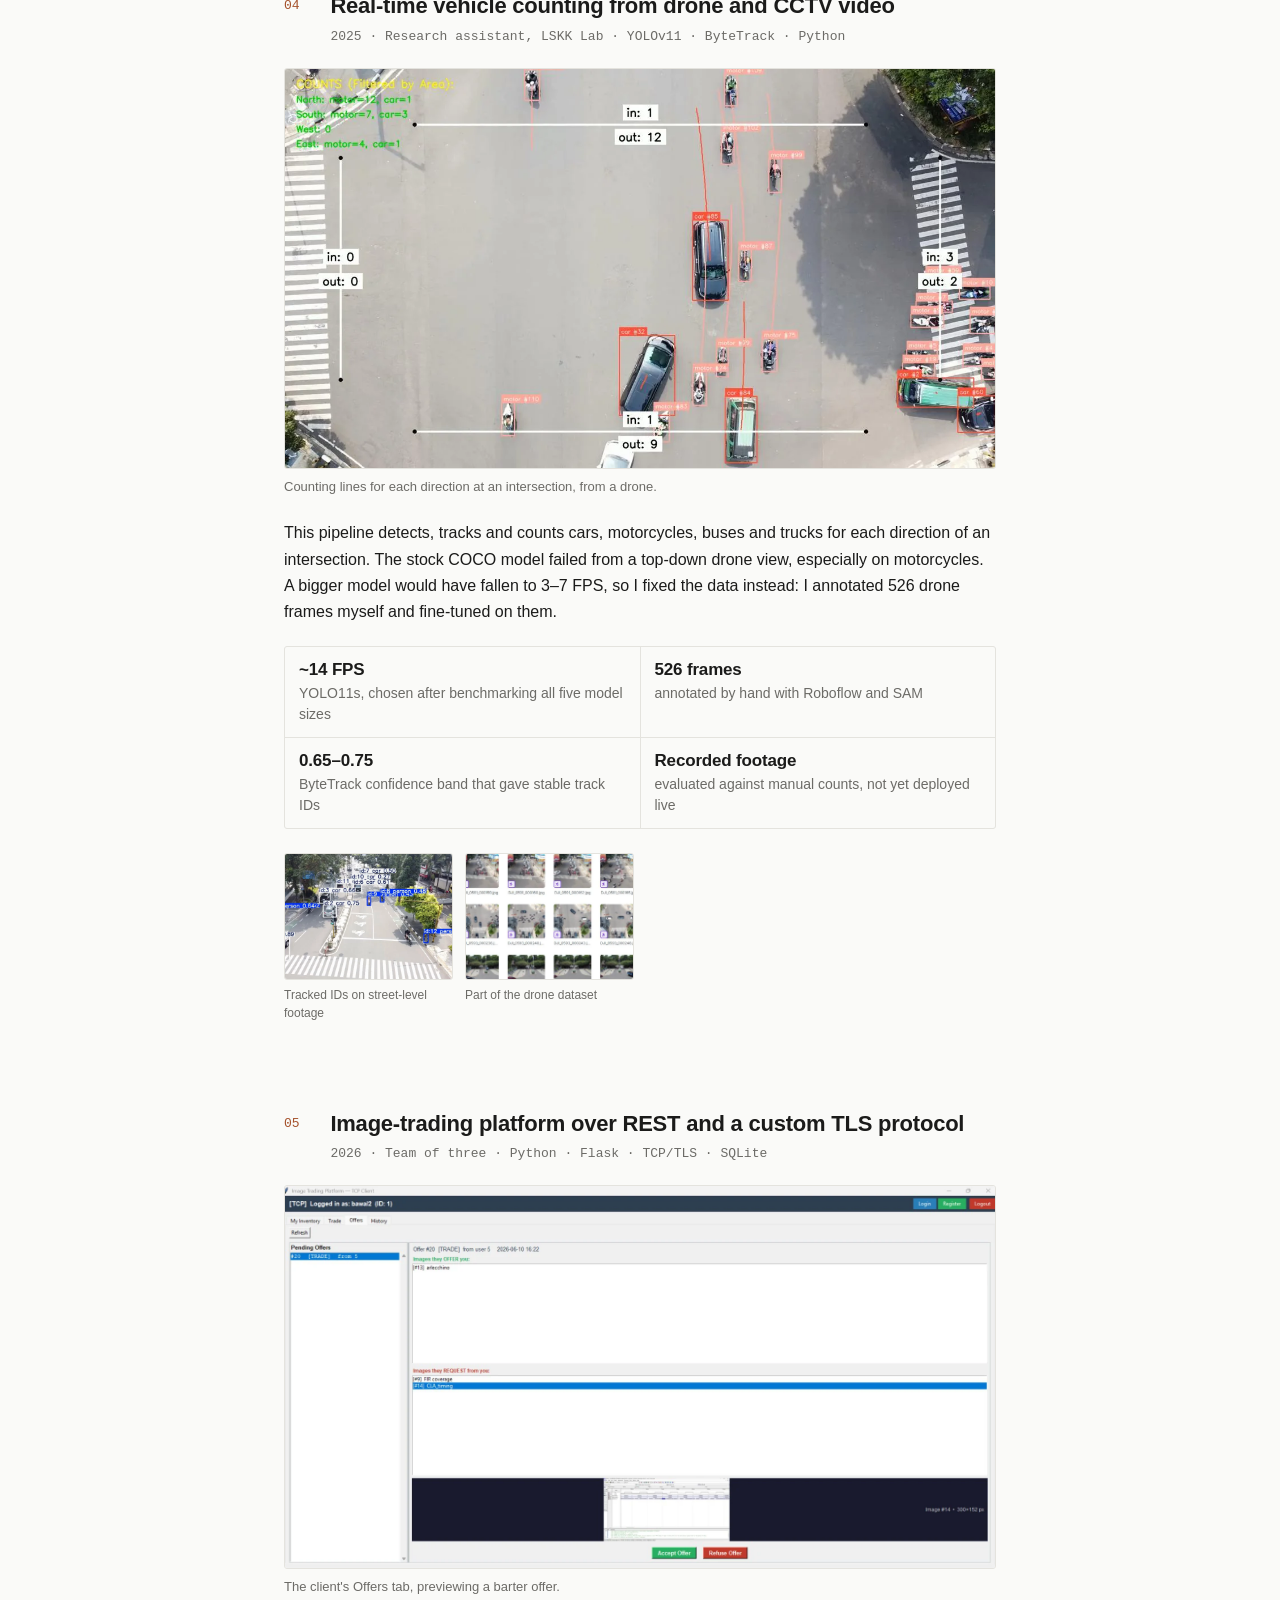
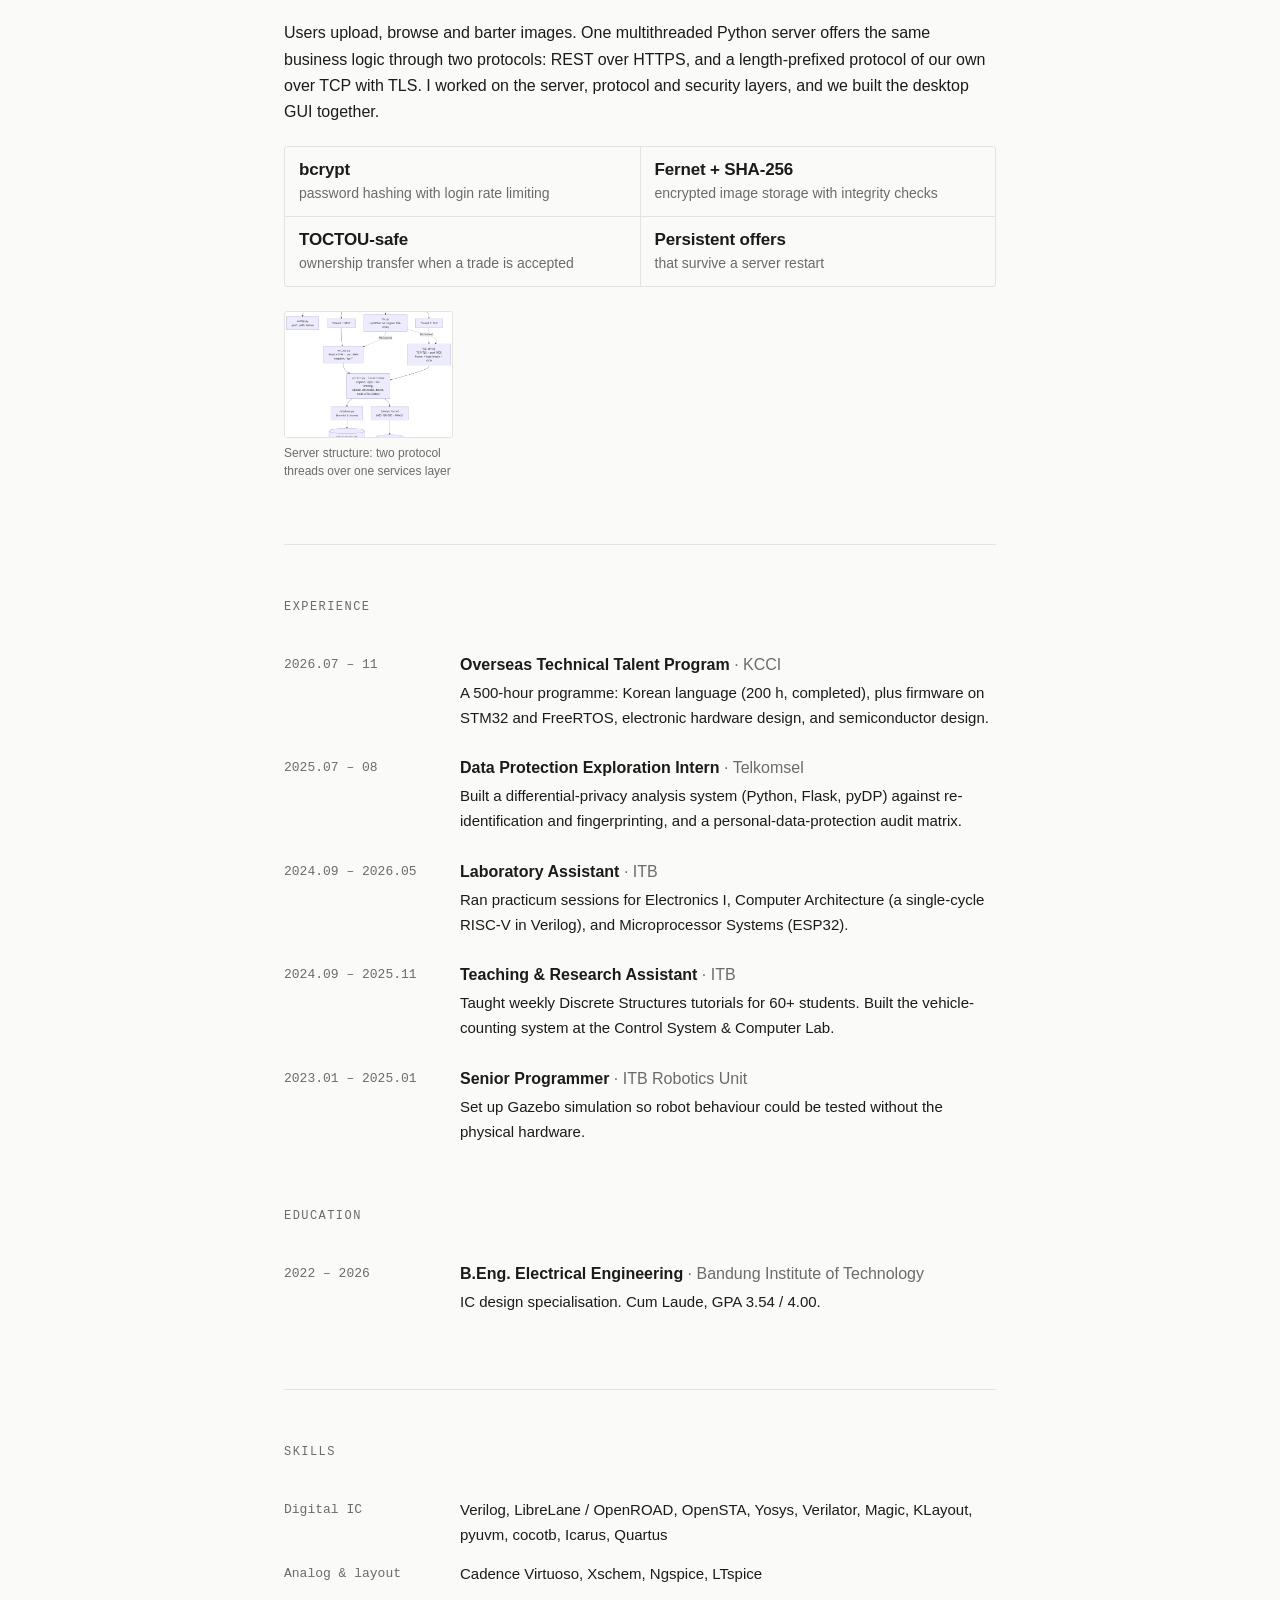
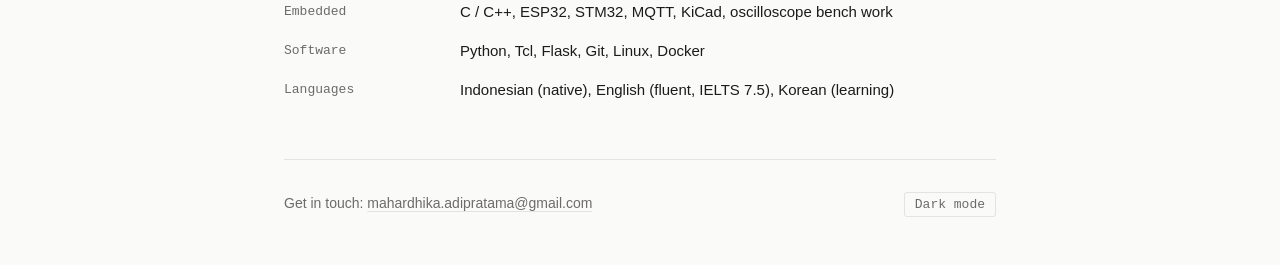
==== commit 6194b8f2: "Make the reports folder links stand out The header link becomes an accent-outlined pill, and the lin" ====
--- a/index.html
+++ b/index.html
@@ -32,13 +32,16 @@
         <li><a href="mailto:mahardhika.adipratama@gmail.com">mahardhika.adipratama@gmail.com</a></li>
         <li><a href="https://github.com/mpa216" rel="noopener">GitHub</a></li>
         <li><a href="https://www.linkedin.com/in/mahardhikaadipratama" rel="noopener">LinkedIn</a></li>
-        <li><a href="https://drive.google.com/drive/folders/1Edhhxvwx8GdzilicR1Gs_JjDBy0ikbVN?usp=sharing" rel="noopener">Reports &amp; documents</a></li>
+        <li class="drive"><a href="https://drive.google.com/drive/folders/1Edhhxvwx8GdzilicR1Gs_JjDBy0ikbVN?usp=sharing" rel="noopener">Reports &amp; documents <span aria-hidden="true">↗</span></a></li>
       </ul>
     </div>
 
     <section id="work">
       <p class="label">Selected work</p>
-      <p class="work-intro">The full reports, analyses and supporting documents for these projects are in a <a href="https://drive.google.com/drive/folders/1Edhhxvwx8GdzilicR1Gs_JjDBy0ikbVN?usp=sharing" rel="noopener">shared Google Drive folder</a>.</p>
+      <div class="docs">
+        <p><strong>Full reports and analyses</strong>The complete write-ups behind the projects below, collected in one Google Drive folder.</p>
+        <a href="https://drive.google.com/drive/folders/1Edhhxvwx8GdzilicR1Gs_JjDBy0ikbVN?usp=sharing" rel="noopener">Open the folder <span aria-hidden="true">↗</span></a>
+      </div>
 
       <!-- 01 -->
       <article class="project" id="accelerator">
--- a/assets/style.css
+++ b/assets/style.css
@@ -5,6 +5,7 @@
   --rule: #e4e3de;
   --surface: #f1f0ec;
   --accent: #a4502a;
+  --on-accent: #ffffff;
   --maxw: 760px;
   --sans: ui-sans-serif, -apple-system, "Segoe UI", Roboto, "Helvetica Neue", Arial, sans-serif;
   --mono: ui-monospace, "SF Mono", "Cascadia Mono", Consolas, "Liberation Mono", monospace;
@@ -13,12 +14,12 @@
 @media (prefers-color-scheme: dark) {
   :root:not([data-theme="light"]) {
     --bg: #121211; --text: #e9e8e4; --muted: #9b9a95; --rule: #2a2a28;
-    --surface: #1b1b1a; --accent: #e08a5e; color-scheme: dark;
+    --surface: #1b1b1a; --accent: #e08a5e; --on-accent: #121211; color-scheme: dark;
   }
 }
 :root[data-theme="dark"] {
   --bg: #121211; --text: #e9e8e4; --muted: #9b9a95; --rule: #2a2a28;
-  --surface: #1b1b1a; --accent: #e08a5e; color-scheme: dark;
+  --surface: #1b1b1a; --accent: #e08a5e; --on-accent: #121211; color-scheme: dark;
 }
 
 * { box-sizing: border-box; }
@@ -54,8 +55,15 @@
 /* sections */
 section { border-top: 1px solid var(--rule); padding: 56px 0 8px; }
 .label { font: 12px/1 var(--mono); letter-spacing: .12em; text-transform: uppercase; color: var(--muted); margin: 0 0 40px; }
-.work-intro { font-size: 15px; color: var(--muted); max-width: 36em; margin: -16px 0 56px; }
-.work-intro a { color: var(--text); }
+/* the two ways into the reports folder: a pill in the header links, a panel atop Selected work */
+.links { align-items: center; }
+.links .drive a { display: inline-flex; align-items: center; gap: 6px; padding: 4px 12px; border: 1px solid var(--accent); border-radius: 999px; color: var(--accent); text-decoration: none; font-weight: 500; transition: background .15s, color .15s; }
+.links .drive a:hover { background: var(--accent); color: var(--on-accent); }
+.docs { display: flex; flex-wrap: wrap; align-items: center; justify-content: space-between; gap: 16px 24px; padding: 18px 20px; margin: -8px 0 64px; background: var(--surface); border: 1px solid var(--rule); border-radius: 4px; }
+.docs p { margin: 0; font-size: 15px; color: var(--muted); max-width: 30em; }
+.docs strong { display: block; color: var(--text); font-weight: 600; margin-bottom: 2px; }
+.docs a { flex: none; display: inline-flex; align-items: center; gap: 8px; padding: 9px 16px; border-radius: 4px; background: var(--accent); color: var(--on-accent); font-size: 15px; font-weight: 500; text-decoration: none; transition: filter .15s; }
+.docs a:hover { color: var(--on-accent); filter: brightness(1.1); }
 
 /* projects */
 .project { margin: 0 0 88px; scroll-margin-top: 24px; }
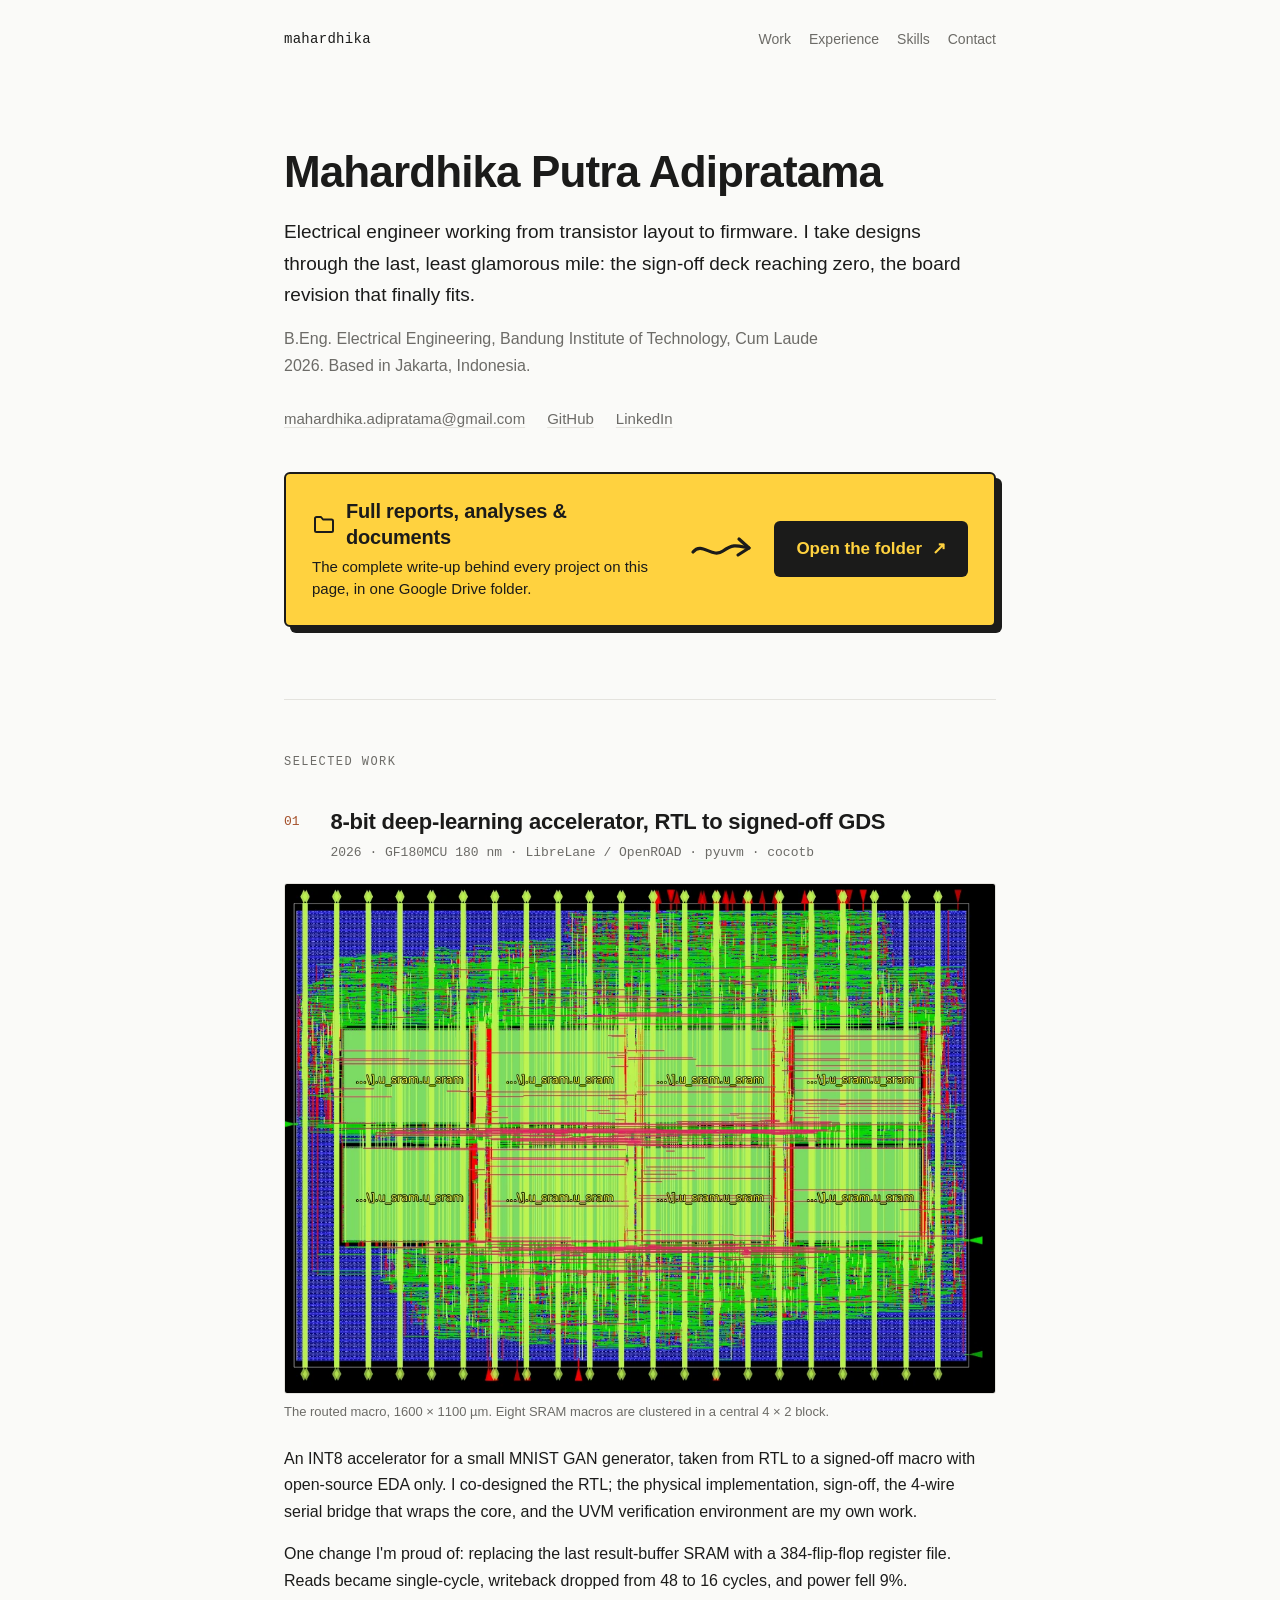
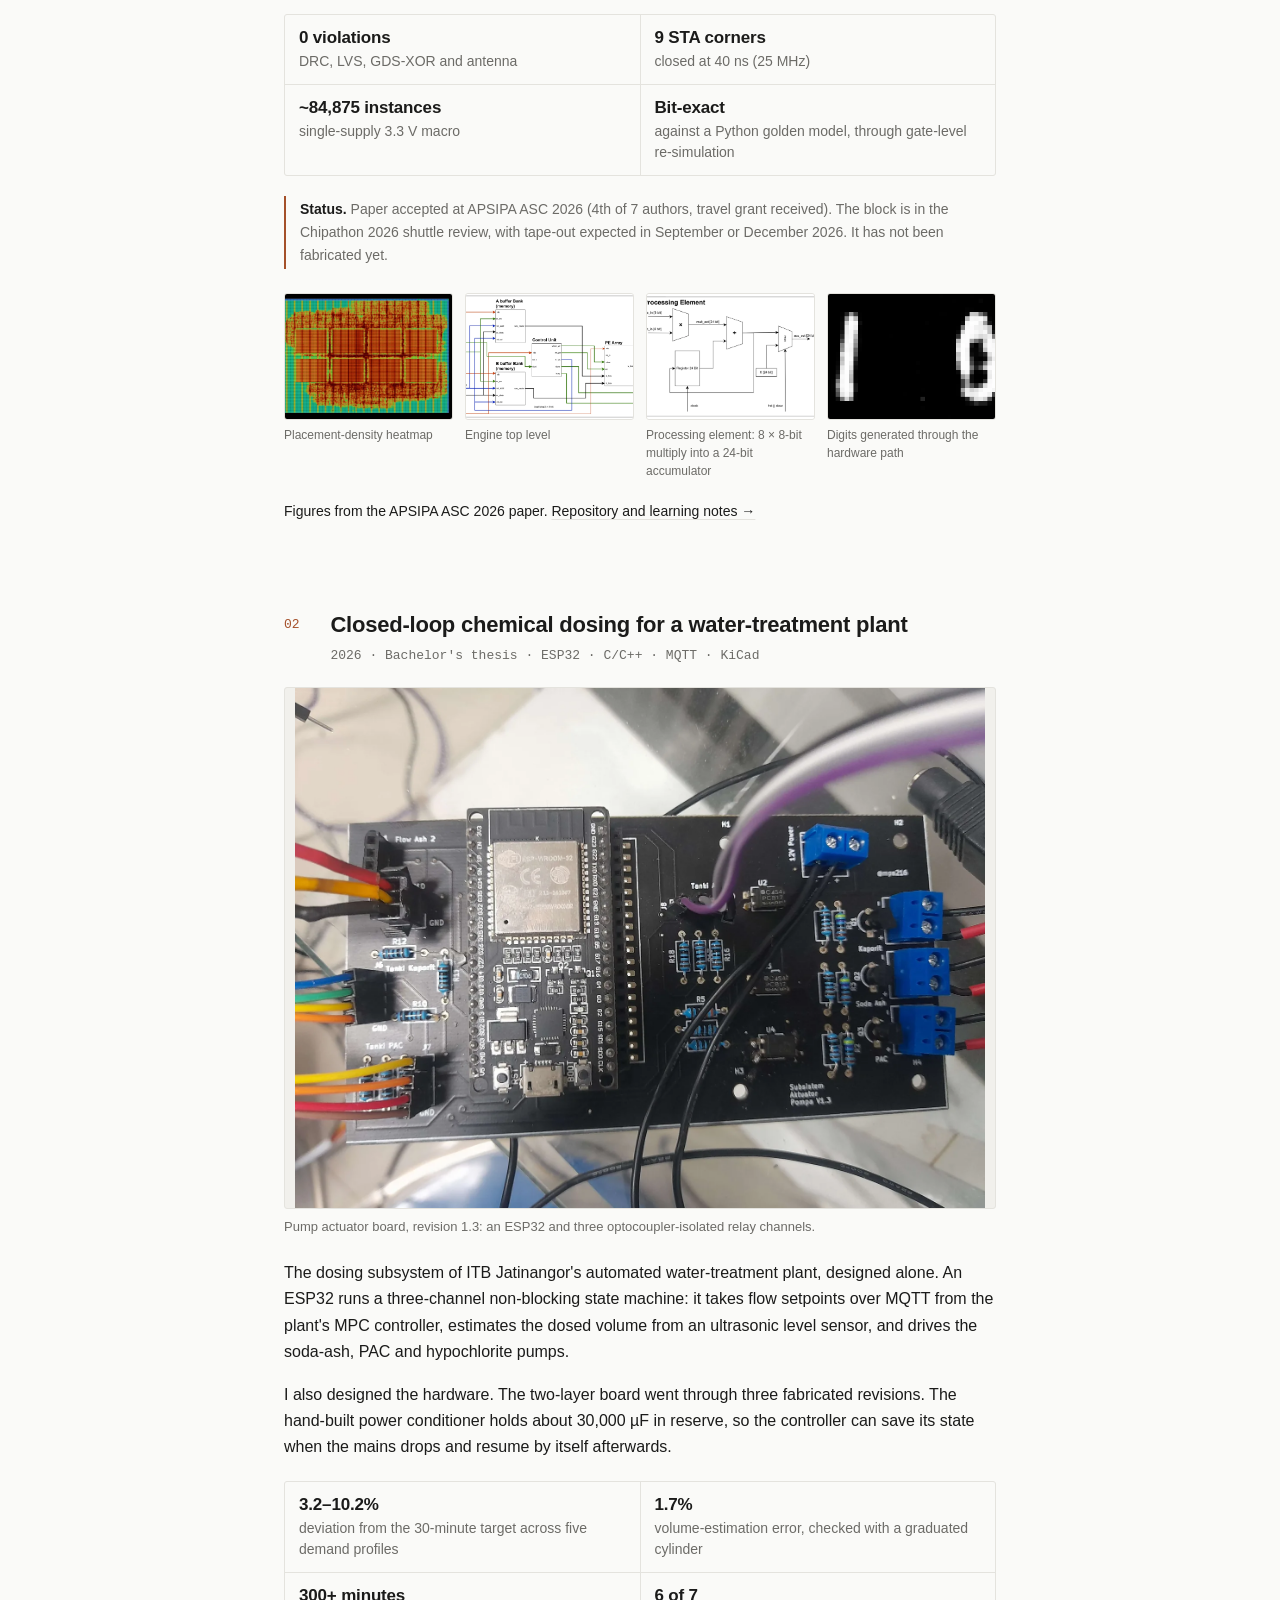
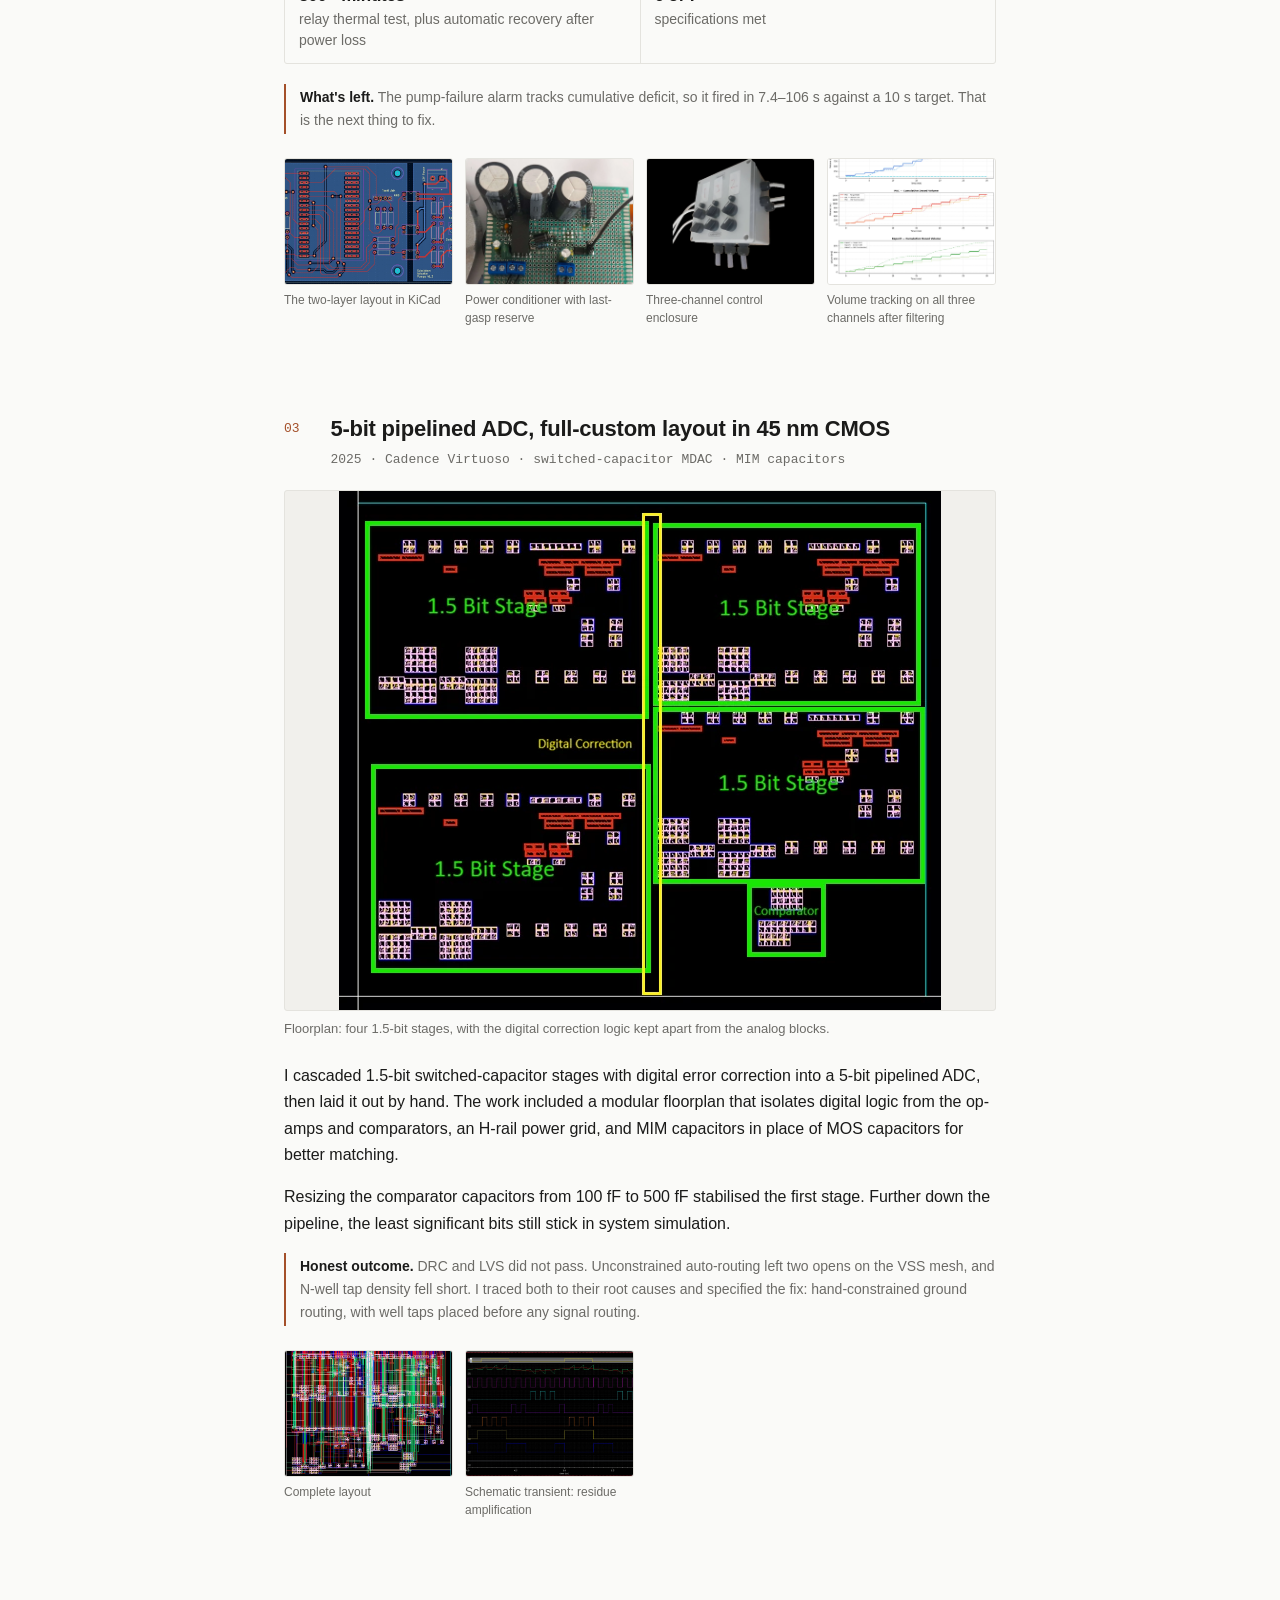
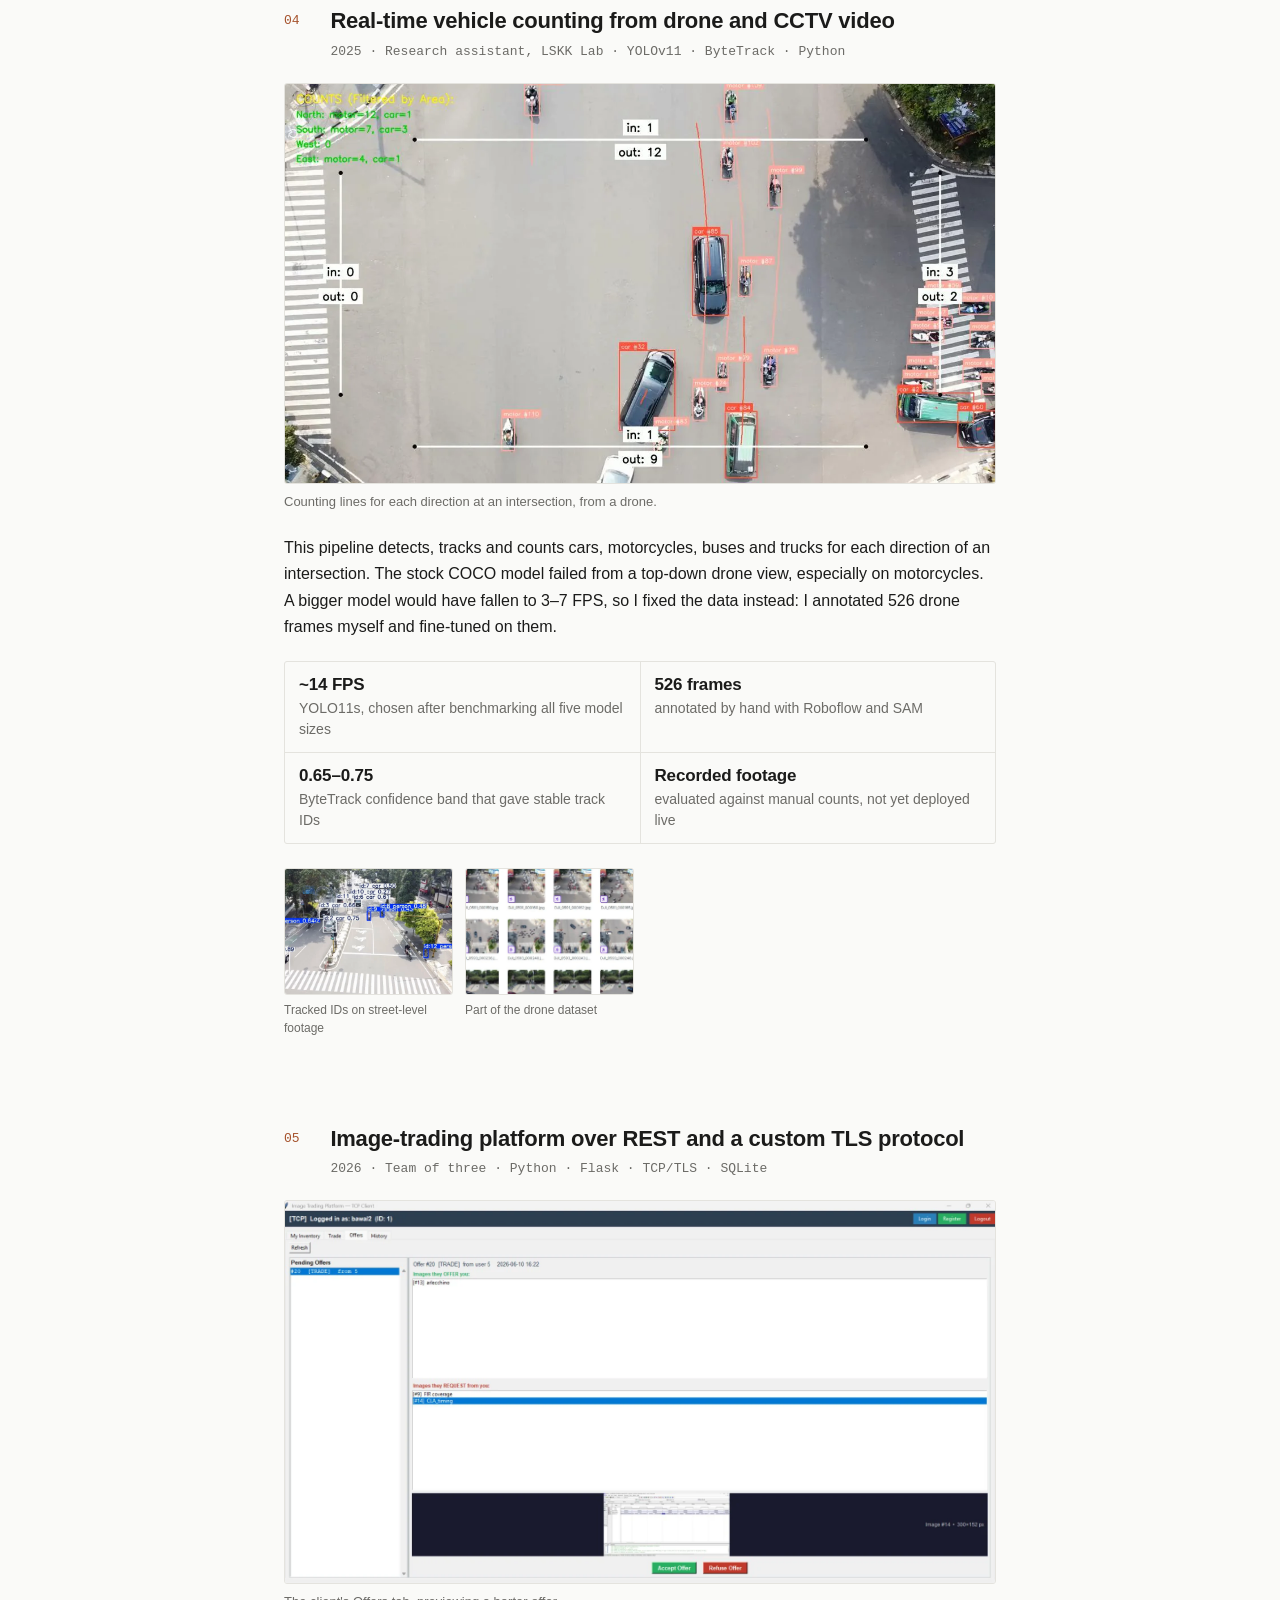
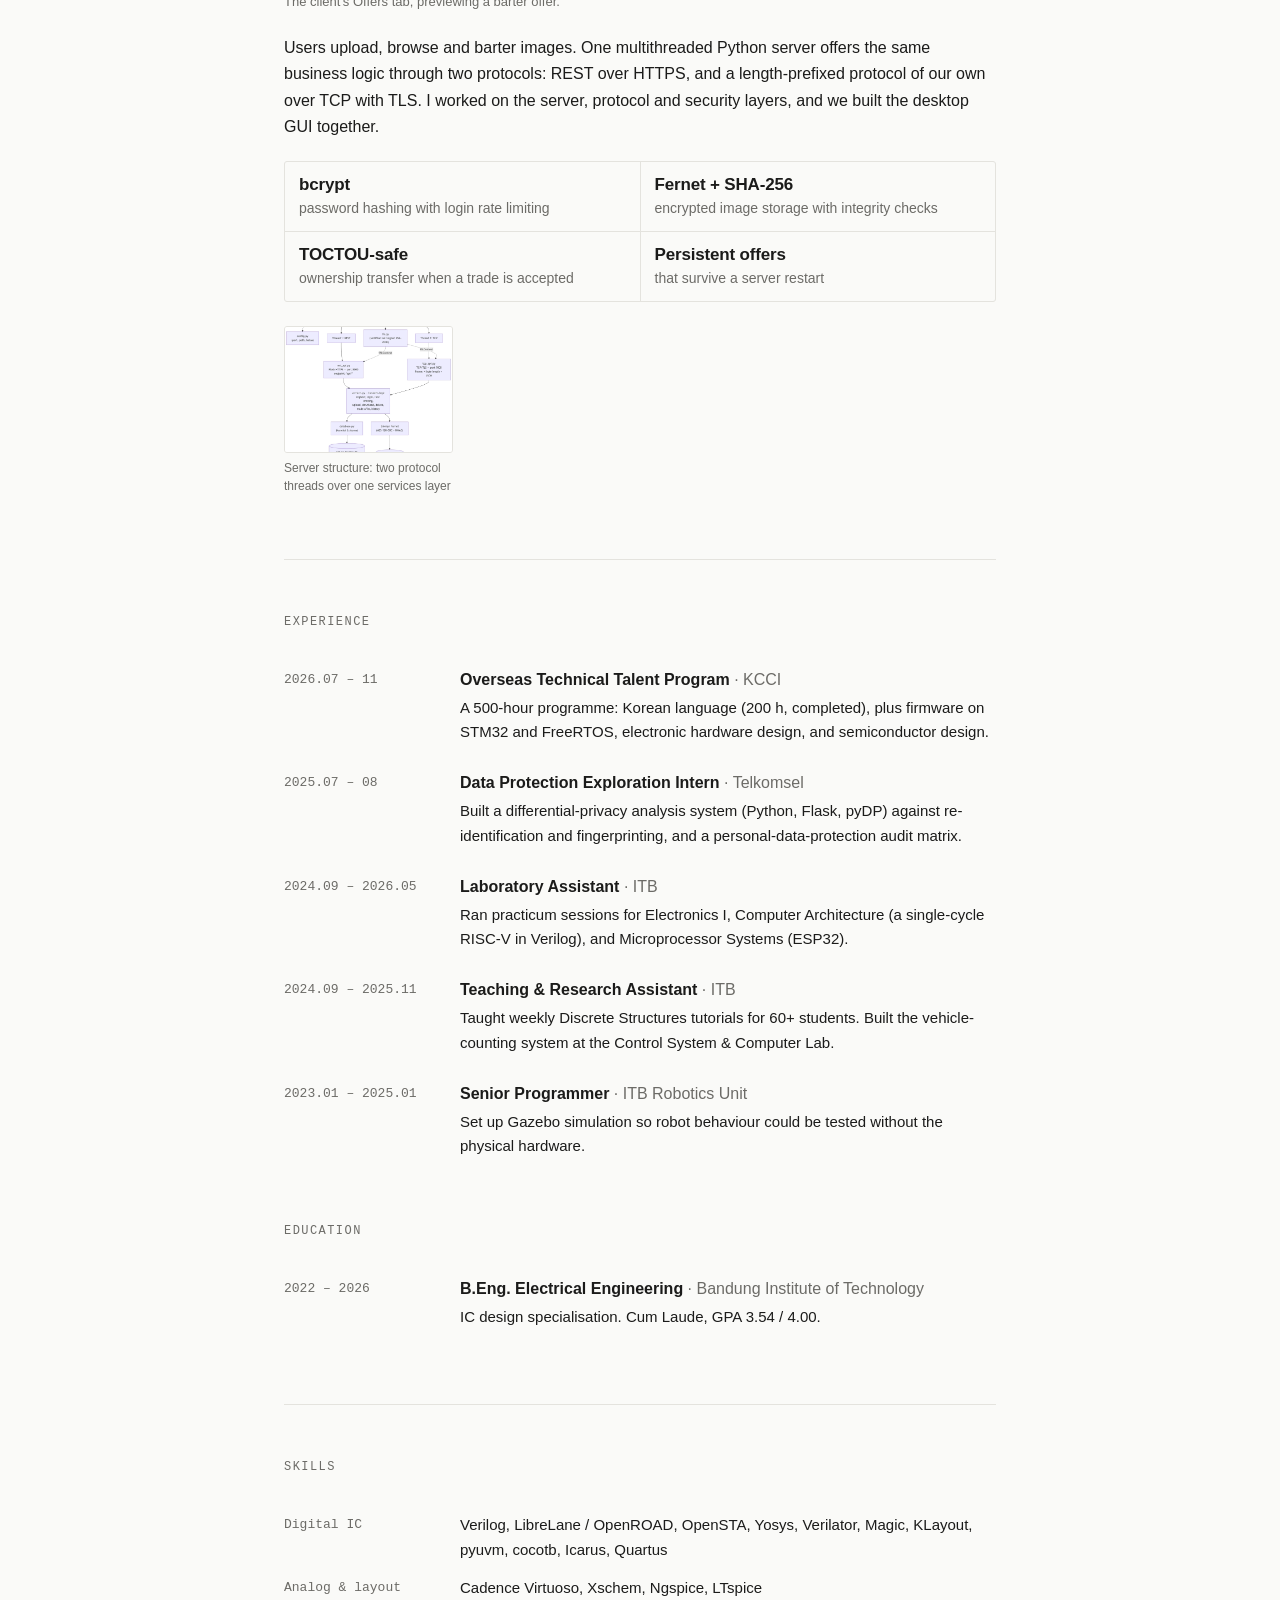
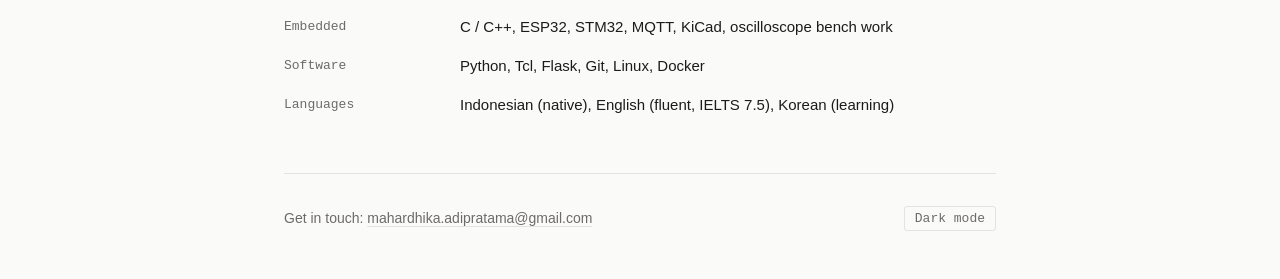
==== commit e0a783b8: "Put the reports folder in one yellow box with an arrow Replaces the header pill and the Selected wor" ====
--- a/index.html
+++ b/index.html
@@ -32,16 +32,20 @@
         <li><a href="mailto:mahardhika.adipratama@gmail.com">mahardhika.adipratama@gmail.com</a></li>
         <li><a href="https://github.com/mpa216" rel="noopener">GitHub</a></li>
         <li><a href="https://www.linkedin.com/in/mahardhikaadipratama" rel="noopener">LinkedIn</a></li>
-        <li class="drive"><a href="https://drive.google.com/drive/folders/1Edhhxvwx8GdzilicR1Gs_JjDBy0ikbVN?usp=sharing" rel="noopener">Reports &amp; documents <span aria-hidden="true">↗</span></a></li>
       </ul>
+
+      <div class="drive-box">
+        <div class="drive-text">
+          <p class="drive-title"><svg viewBox="0 0 24 24" fill="none" stroke="currentColor" stroke-width="2" stroke-linejoin="round" aria-hidden="true"><path d="M3 6.5A1.5 1.5 0 0 1 4.5 5H9l2 2.5h8.5A1.5 1.5 0 0 1 21 9v9.5a1.5 1.5 0 0 1-1.5 1.5h-15A1.5 1.5 0 0 1 3 18.5z"/></svg>Full reports, analyses &amp; documents</p>
+          <p>The complete write-up behind every project on this page, in one Google Drive folder.</p>
+        </div>
+        <svg class="drive-arrow" viewBox="0 0 64 32" fill="none" stroke="currentColor" stroke-width="3.2" stroke-linecap="round" stroke-linejoin="round" aria-hidden="true"><path d="M3 19c9-11 19 7 30-1s15-5 26-3"/><path d="M49 6l10 9-11 7"/></svg>
+        <a href="https://drive.google.com/drive/folders/1Edhhxvwx8GdzilicR1Gs_JjDBy0ikbVN?usp=sharing" rel="noopener">Open the folder <span aria-hidden="true">↗</span></a>
+      </div>
     </div>
 
     <section id="work">
       <p class="label">Selected work</p>
-      <div class="docs">
-        <p><strong>Full reports and analyses</strong>The complete write-ups behind the projects below, collected in one Google Drive folder.</p>
-        <a href="https://drive.google.com/drive/folders/1Edhhxvwx8GdzilicR1Gs_JjDBy0ikbVN?usp=sharing" rel="noopener">Open the folder <span aria-hidden="true">↗</span></a>
-      </div>
 
       <!-- 01 -->
       <article class="project" id="accelerator">
--- a/assets/style.css
+++ b/assets/style.css
@@ -5,7 +5,10 @@
   --rule: #e4e3de;
   --surface: #f1f0ec;
   --accent: #a4502a;
-  --on-accent: #ffffff;
+  --hl: #ffd23f;
+  --hl-ink: #1b1b1a;
+  --hl-edge: #1b1b1a;
+  --hl-shadow: #1b1b1a;
   --maxw: 760px;
   --sans: ui-sans-serif, -apple-system, "Segoe UI", Roboto, "Helvetica Neue", Arial, sans-serif;
   --mono: ui-monospace, "SF Mono", "Cascadia Mono", Consolas, "Liberation Mono", monospace;
@@ -14,12 +17,14 @@
 @media (prefers-color-scheme: dark) {
   :root:not([data-theme="light"]) {
     --bg: #121211; --text: #e9e8e4; --muted: #9b9a95; --rule: #2a2a28;
-    --surface: #1b1b1a; --accent: #e08a5e; --on-accent: #121211; color-scheme: dark;
+    --surface: #1b1b1a; --accent: #e08a5e; color-scheme: dark;
+    --hl: #ffd23f; --hl-ink: #161614; --hl-edge: #ffd23f; --hl-shadow: rgba(255, 210, 63, .22);
   }
 }
 :root[data-theme="dark"] {
   --bg: #121211; --text: #e9e8e4; --muted: #9b9a95; --rule: #2a2a28;
-  --surface: #1b1b1a; --accent: #e08a5e; --on-accent: #121211; color-scheme: dark;
+  --surface: #1b1b1a; --accent: #e08a5e; color-scheme: dark;
+    --hl: #ffd23f; --hl-ink: #161614; --hl-edge: #ffd23f; --hl-shadow: rgba(255, 210, 63, .22);
 }
 
 * { box-sizing: border-box; }
@@ -55,15 +60,23 @@
 /* sections */
 section { border-top: 1px solid var(--rule); padding: 56px 0 8px; }
 .label { font: 12px/1 var(--mono); letter-spacing: .12em; text-transform: uppercase; color: var(--muted); margin: 0 0 40px; }
-/* the two ways into the reports folder: a pill in the header links, a panel atop Selected work */
-.links { align-items: center; }
-.links .drive a { display: inline-flex; align-items: center; gap: 6px; padding: 4px 12px; border: 1px solid var(--accent); border-radius: 999px; color: var(--accent); text-decoration: none; font-weight: 500; transition: background .15s, color .15s; }
-.links .drive a:hover { background: var(--accent); color: var(--on-accent); }
-.docs { display: flex; flex-wrap: wrap; align-items: center; justify-content: space-between; gap: 16px 24px; padding: 18px 20px; margin: -8px 0 64px; background: var(--surface); border: 1px solid var(--rule); border-radius: 4px; }
-.docs p { margin: 0; font-size: 15px; color: var(--muted); max-width: 30em; }
-.docs strong { display: block; color: var(--text); font-weight: 600; margin-bottom: 2px; }
-.docs a { flex: none; display: inline-flex; align-items: center; gap: 8px; padding: 9px 16px; border-radius: 4px; background: var(--accent); color: var(--on-accent); font-size: 15px; font-weight: 500; text-decoration: none; transition: filter .15s; }
-.docs a:hover { color: var(--on-accent); filter: brightness(1.1); }
+/* the reports folder: one yellow box in the hero, with an arrow nudging toward the button */
+.drive-box { display: flex; align-items: center; gap: 20px; margin-top: 40px; padding: 24px 26px; background: var(--hl); color: var(--hl-ink); border: 2px solid var(--hl-edge); border-radius: 6px; box-shadow: 6px 6px 0 var(--hl-shadow); }
+.drive-text { flex: 1 1 auto; min-width: 0; }
+.drive-text p { margin: 0; font-size: 15px; line-height: 1.5; }
+.drive-text .drive-title { display: flex; align-items: center; gap: 10px; margin-bottom: 6px; font-size: 20px; font-weight: 700; line-height: 1.3; letter-spacing: -.01em; }
+.drive-title svg { flex: none; width: 24px; height: 24px; }
+.drive-arrow { flex: none; width: 64px; height: 32px; animation: nudge 1.4s ease-in-out infinite; }
+.drive-box a { flex: none; display: inline-flex; align-items: center; justify-content: center; gap: 10px; padding: 14px 22px; border-radius: 6px; background: var(--hl-ink); color: var(--hl); font-size: 17px; font-weight: 600; text-decoration: none; white-space: nowrap; transition: transform .15s; }
+.drive-box a:hover { color: var(--hl); transform: translateY(-1px); }
+.drive-box a:focus-visible { outline-color: var(--hl-ink); }
+@keyframes nudge { 0%, 100% { transform: translateX(0); } 50% { transform: translateX(7px); } }
+@keyframes nudge-down { 0%, 100% { transform: rotate(90deg) translateX(0); } 50% { transform: rotate(90deg) translateX(7px); } }
+@media (max-width: 719px) {
+  .drive-box { flex-direction: column; align-items: stretch; gap: 12px; padding: 20px; }
+  .drive-arrow { align-self: center; width: 48px; height: 24px; transform: rotate(90deg); animation-name: nudge-down; }
+}
+@media (prefers-reduced-motion: reduce) { .drive-arrow { animation: none; } }
 
 /* projects */
 .project { margin: 0 0 88px; scroll-margin-top: 24px; }
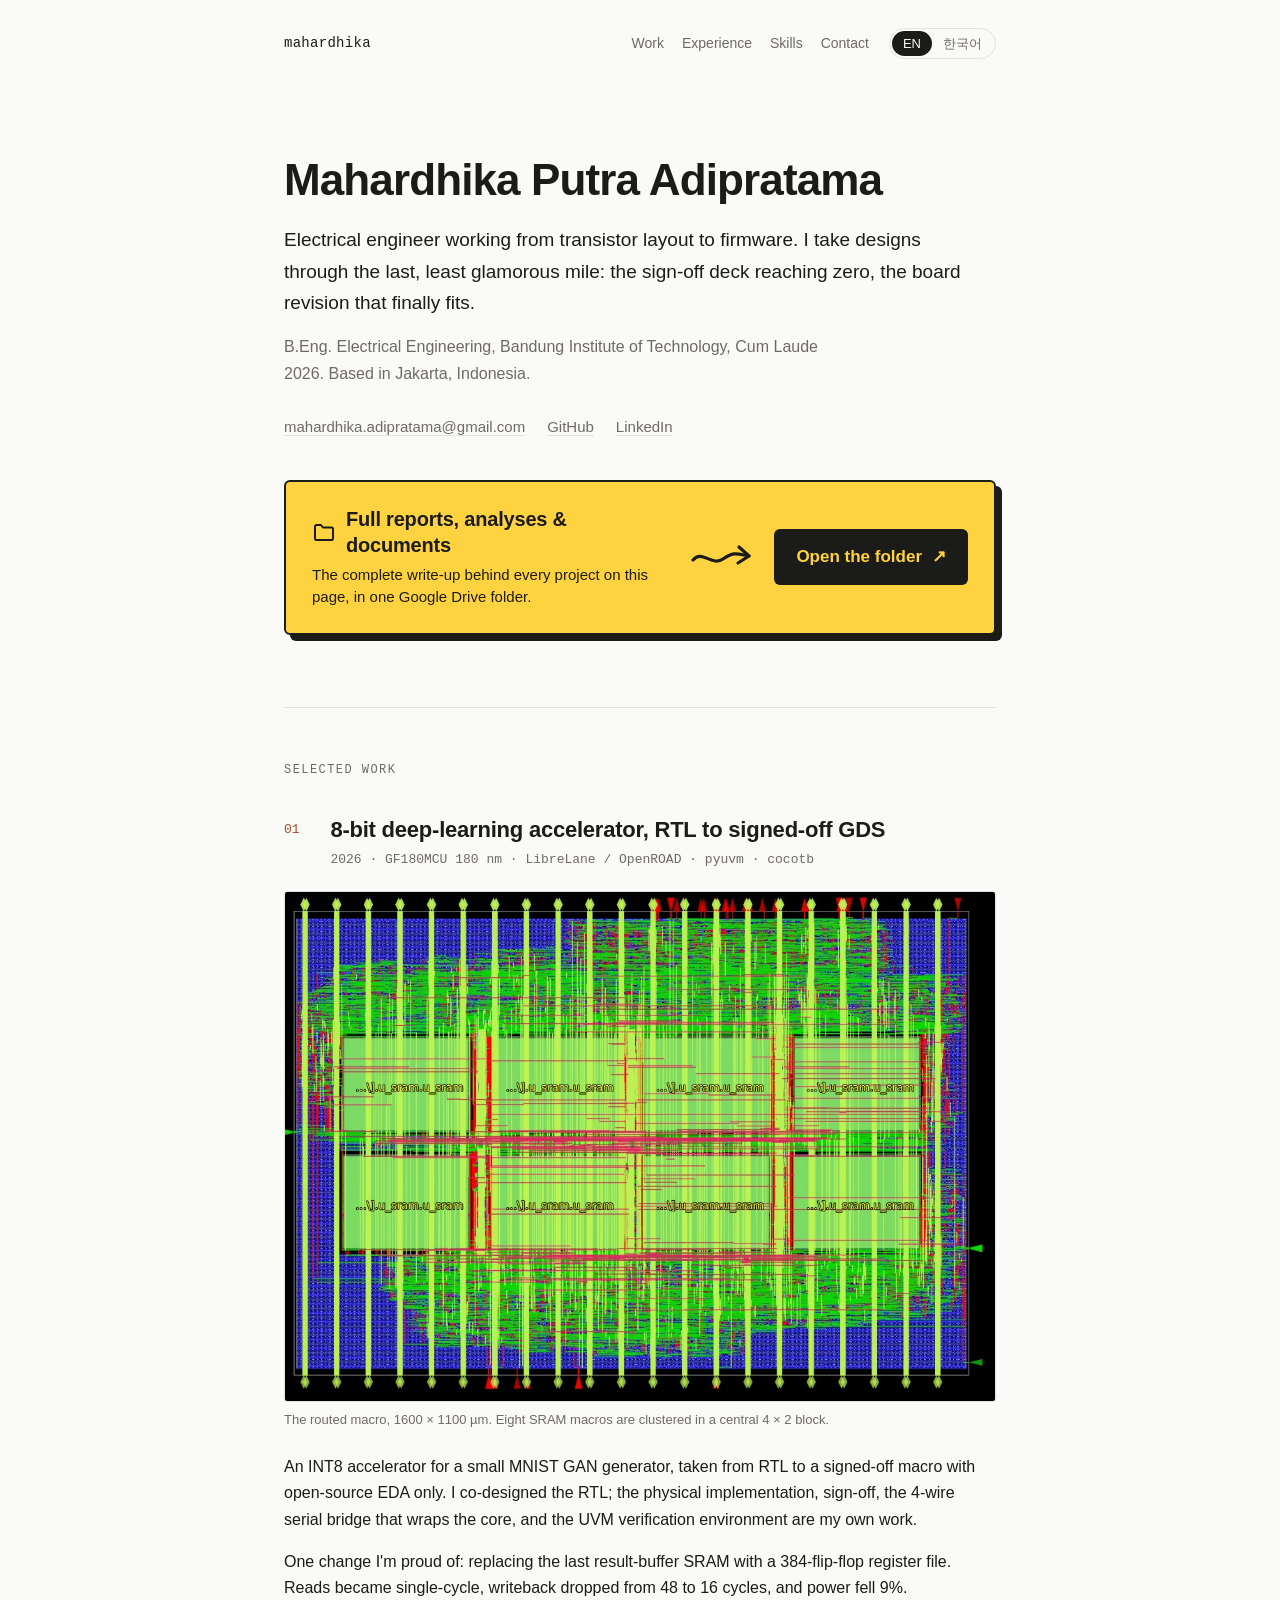
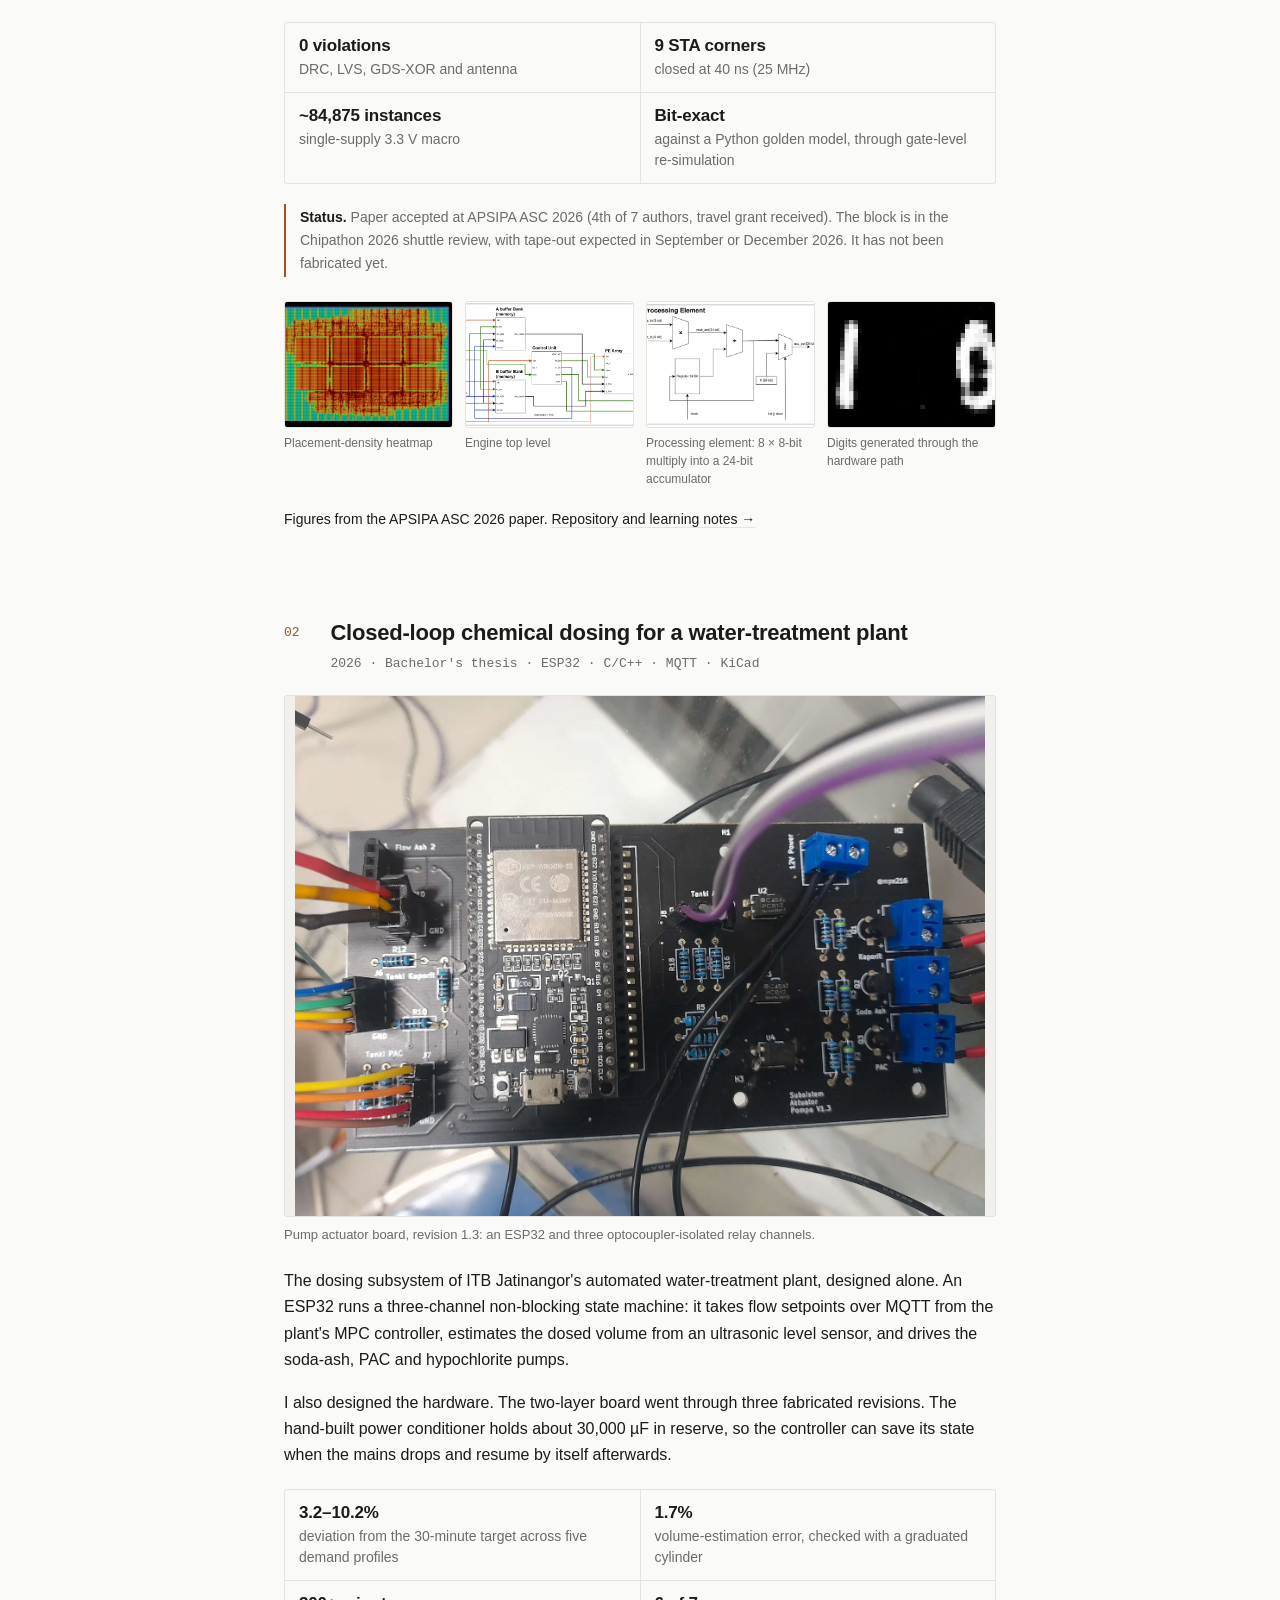
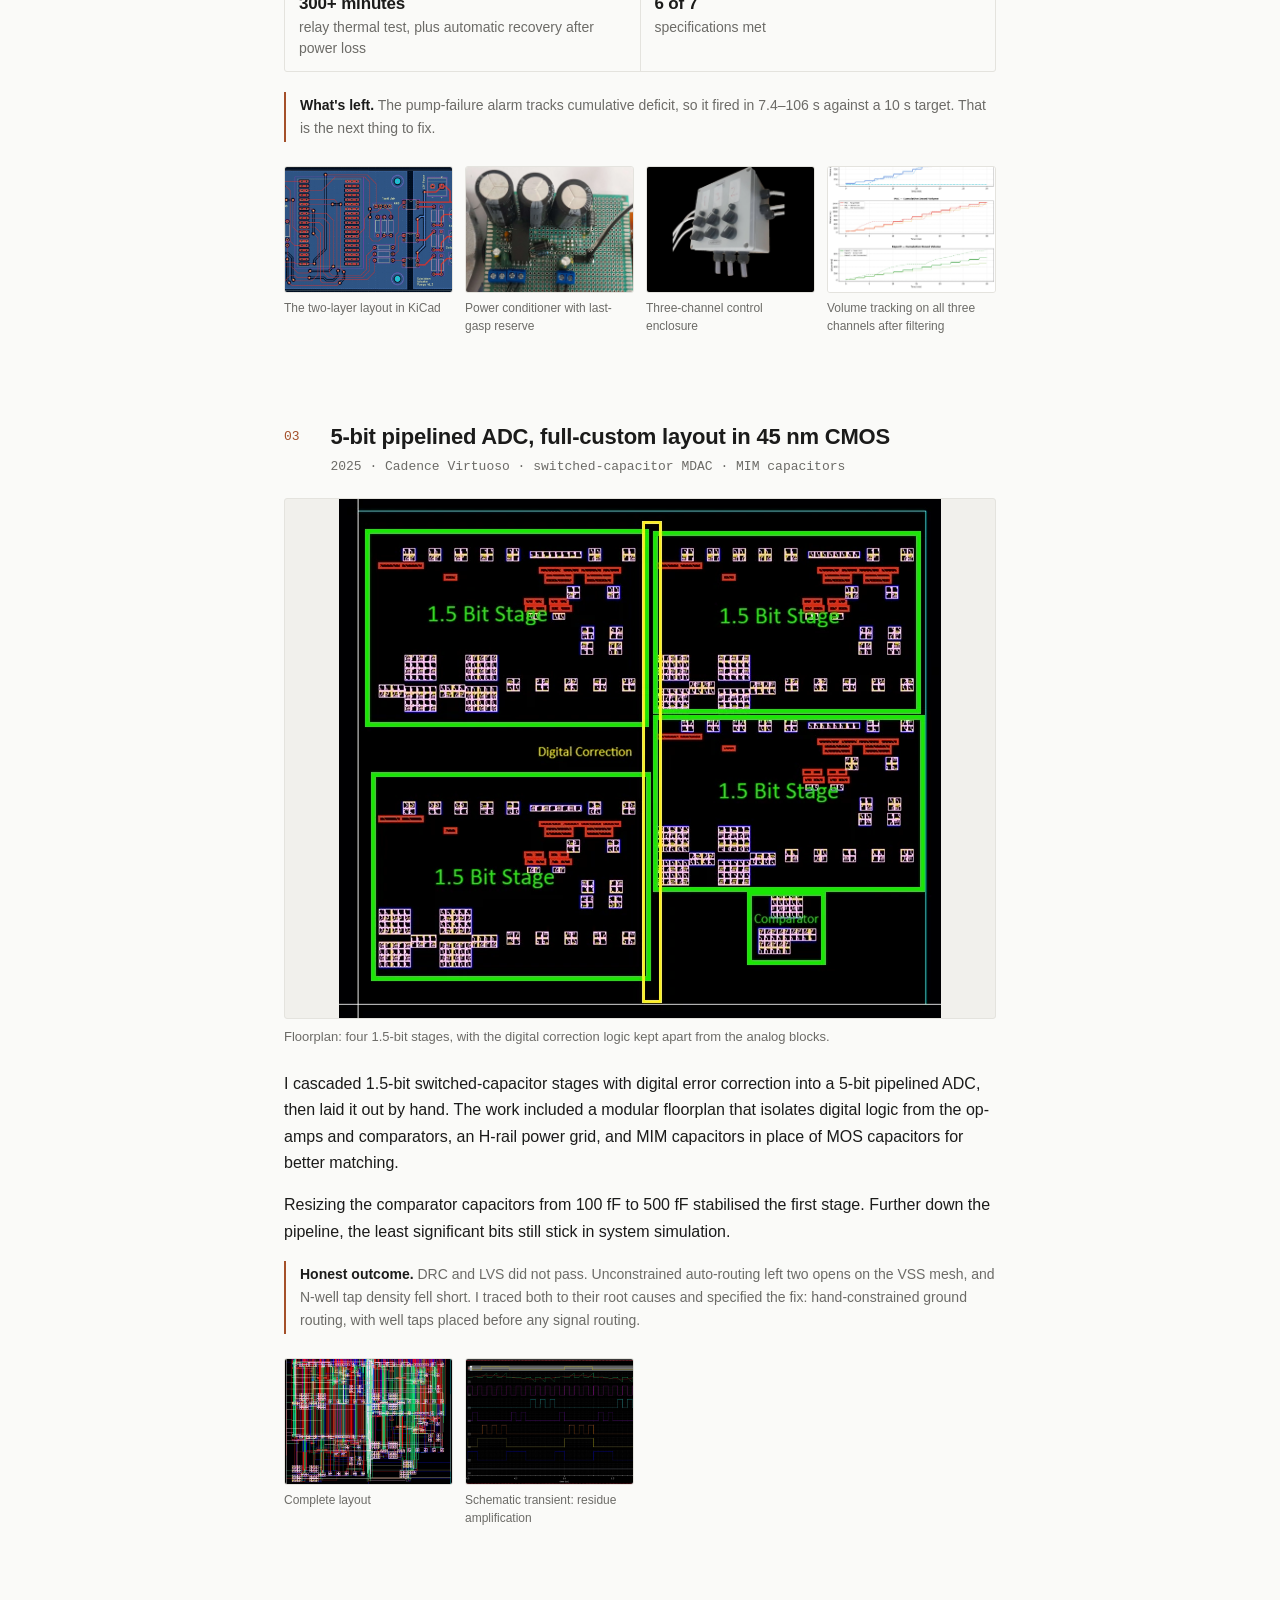
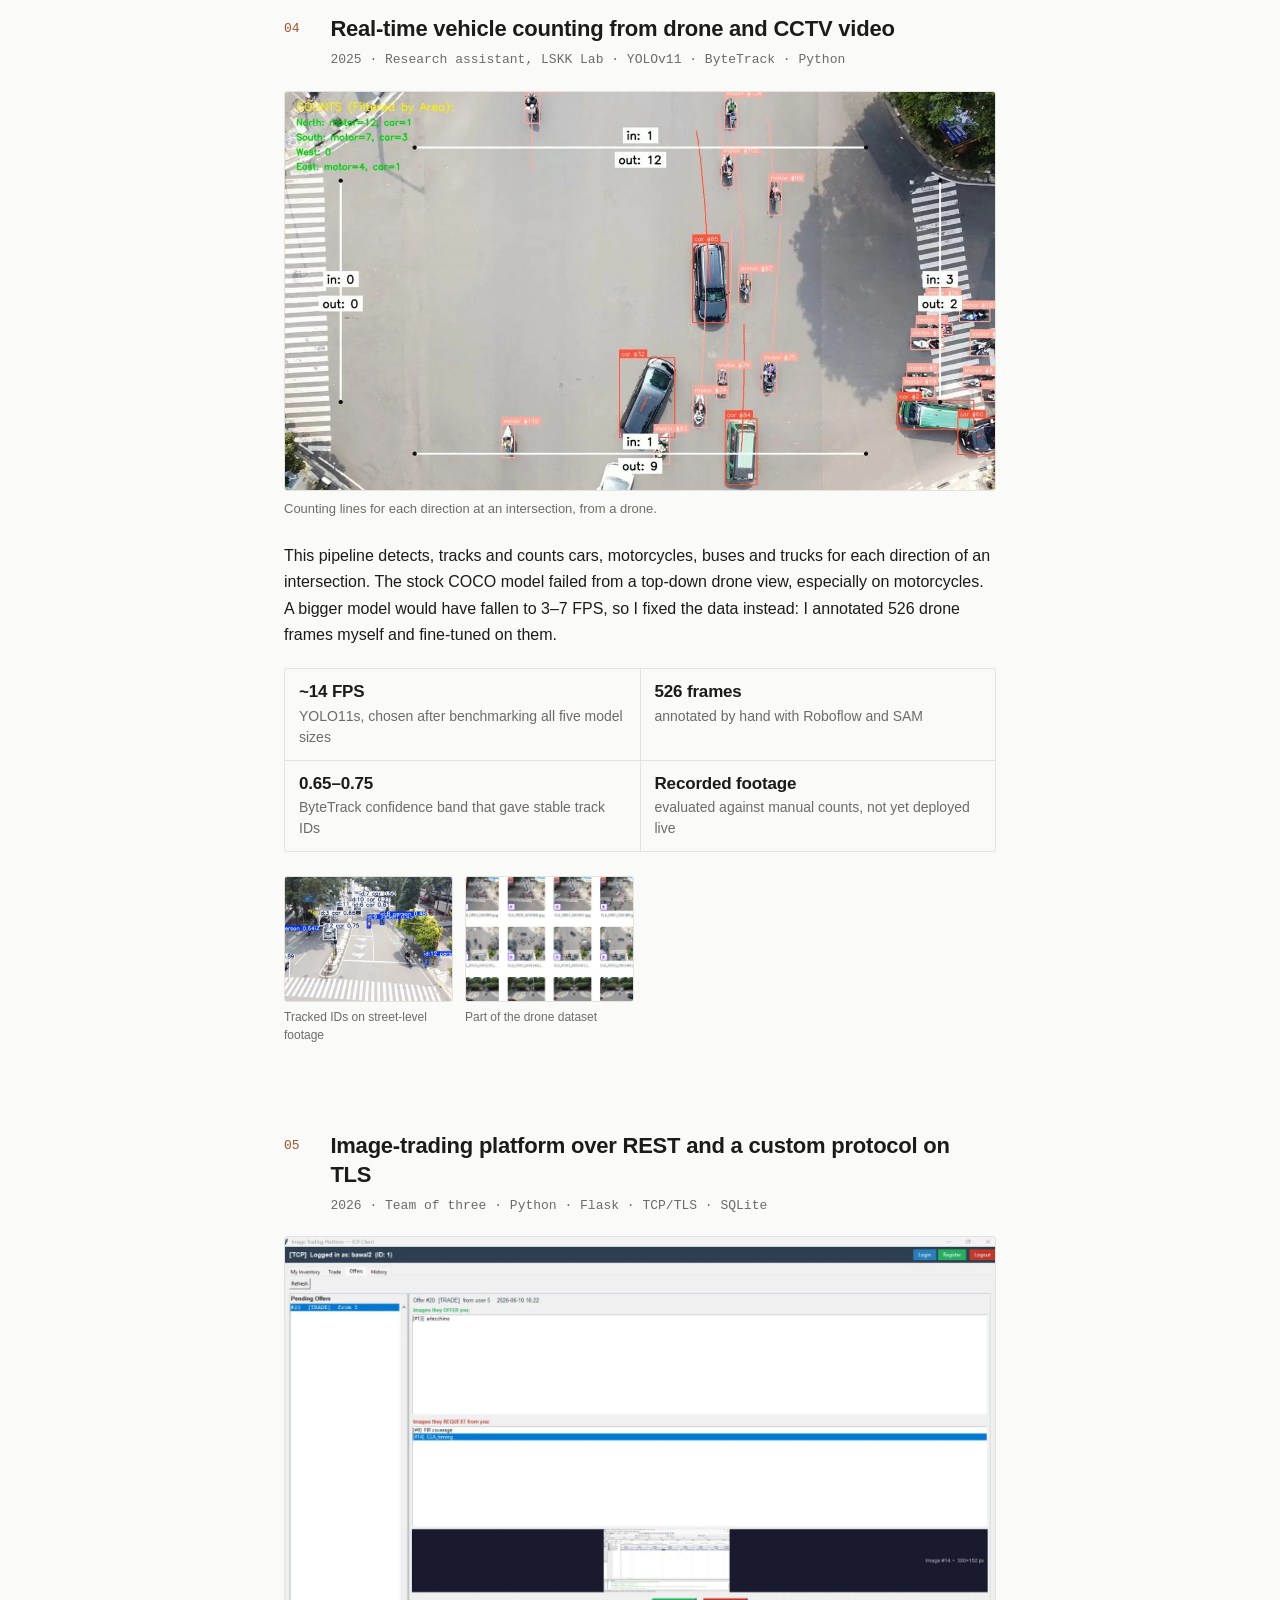
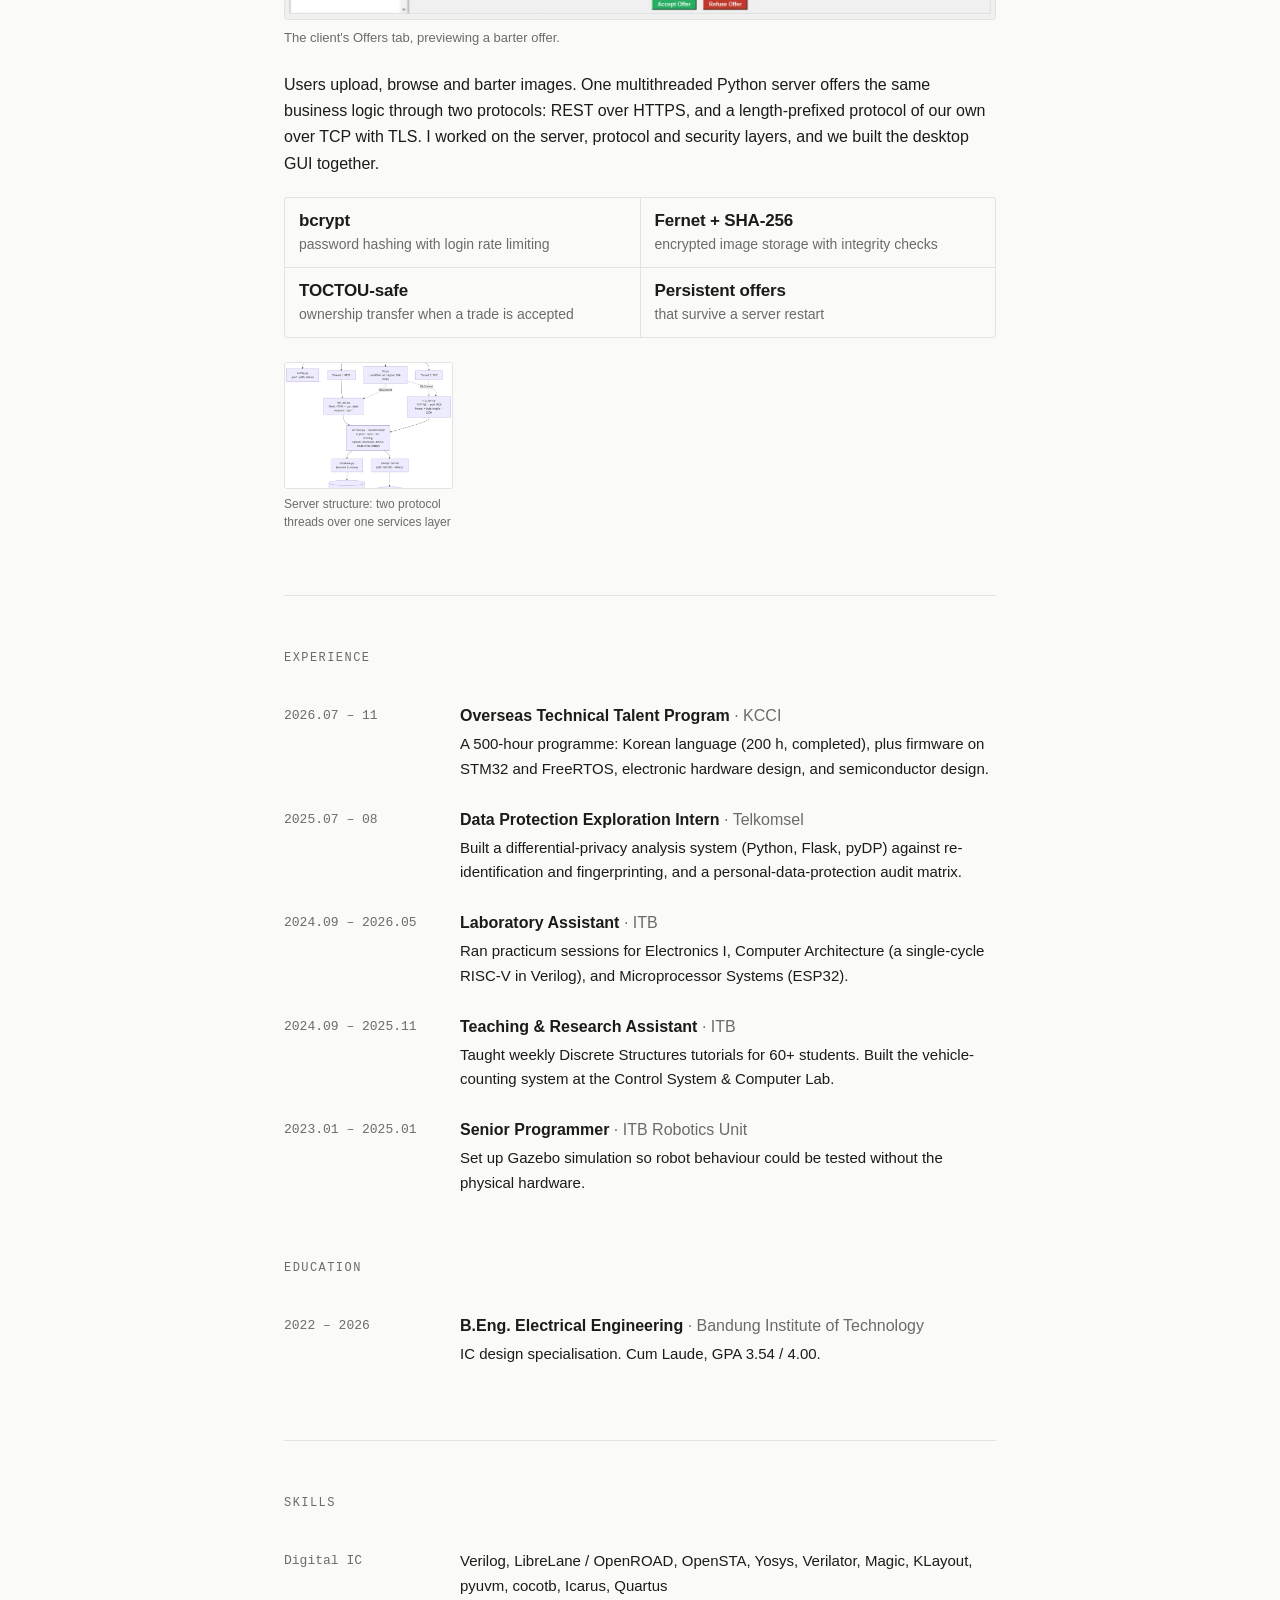
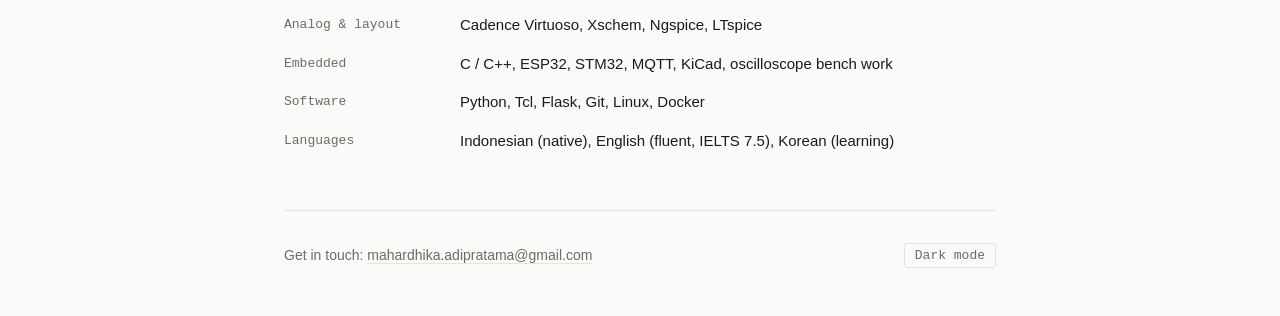
==== commit 923c038a: "Add an English / Korean language switch Every string now exists twice, as <span lang="en"> and <span" ====
--- a/index.html
+++ b/index.html
@@ -7,7 +7,18 @@
   <title>Mahardhika Putra Adipratama</title>
   <meta name="description" content="Electrical engineer (ITB, 2026). Digital IC physical design and verification, analog layout, embedded hardware and firmware.">
   <link rel="icon" href="data:image/svg+xml,%3Csvg xmlns='http://www.w3.org/2000/svg' viewBox='0 0 32 32'%3E%3Crect width='32' height='32' rx='4' fill='%231b1b1a'/%3E%3Cpath d='M8 23V9l8 9 8-9v14' fill='none' stroke='%23e08a5e' stroke-width='2.6' stroke-linejoin='round'/%3E%3C/svg%3E">
-  <script>try{var t=localStorage.getItem('theme');if(t==='light'||t==='dark')document.documentElement.dataset.theme=t}catch(e){}</script>
+  <script>
+    // Set theme and language before first paint so neither flickers. main.js repeats the language pick.
+    (function () {
+      var d = document.documentElement, s = {};
+      try { s.theme = localStorage.getItem('theme'); s.lang = localStorage.getItem('lang'); } catch (e) {}
+      if (s.theme === 'light' || s.theme === 'dark') d.dataset.theme = s.theme;
+      var q = null;
+      try { q = new URLSearchParams(location.search).get('lang'); } catch (e) {}
+      var lang = q || s.lang || ((navigator.language || '').toLowerCase().indexOf('ko') === 0 ? 'ko' : 'en');
+      if (lang === 'ko') { d.dataset.lang = 'ko'; d.lang = 'ko'; }
+    })();
+  </script>
   <link rel="stylesheet" href="assets/style.css">
 </head>
 <body>
@@ -15,19 +26,25 @@
 
   <header class="top">
     <a class="mark" href="#">mahardhika</a>
-    <nav aria-label="Sections">
-      <a href="#work">Work</a>
-      <a href="#experience">Experience</a>
-      <a href="#skills">Skills</a>
-      <a href="#contact">Contact</a>
-    </nav>
+    <div class="top-right">
+      <nav aria-label="Sections">
+        <a href="#work"><span lang="en">Work</span><span lang="ko">프로젝트</span></a>
+        <a href="#experience"><span lang="en">Experience</span><span lang="ko">경력</span></a>
+        <a href="#skills"><span lang="en">Skills</span><span lang="ko">기술</span></a>
+        <a href="#contact"><span lang="en">Contact</span><span lang="ko">연락처</span></a>
+      </nav>
+      <div class="lang-switch" role="group" aria-label="Language / 언어">
+        <button type="button" data-set-lang="en" aria-pressed="true">EN</button>
+        <button type="button" data-set-lang="ko" aria-pressed="false">한국어</button>
+      </div>
+    </div>
   </header>
 
   <main>
     <div class="hero">
       <h1>Mahardhika Putra Adipratama</h1>
-      <p class="lede">Electrical engineer working from transistor layout to firmware. I take designs through the last, least glamorous mile: the sign-off deck reaching zero, the board revision that finally fits.</p>
-      <p class="sub">B.Eng. Electrical Engineering, Bandung Institute of Technology, Cum Laude 2026. Based in Jakarta, Indonesia.</p>
+      <p class="lede"><span lang="en">Electrical engineer working from transistor layout to firmware. I take designs through the last, least glamorous mile: the sign-off deck reaching zero, the board revision that finally fits.</span><span lang="ko">트랜지스터 레이아웃부터 펌웨어까지 다루는 전기·전자 엔지니어입니다. 화려하지 않은 마지막 단계까지 설계를 책임지고 마무리합니다. 사인오프 위반이 0건이 될 때까지, 보드 리비전이 마침내 딱 맞을 때까지.</span></p>
+      <p class="sub"><span lang="en">B.Eng. Electrical Engineering, Bandung Institute of Technology, Cum Laude 2026. Based in Jakarta, Indonesia.</span><span lang="ko">반둥공과대학교(ITB) 전기공학 학사, 2026년 Cum Laude 졸업. 인도네시아 자카르타 거주.</span></p>
       <ul class="links">
         <li><a href="mailto:mahardhika.adipratama@gmail.com">mahardhika.adipratama@gmail.com</a></li>
         <li><a href="https://github.com/mpa216" rel="noopener">GitHub</a></li>
@@ -36,63 +53,63 @@
 
       <div class="drive-box">
         <div class="drive-text">
-          <p class="drive-title"><svg viewBox="0 0 24 24" fill="none" stroke="currentColor" stroke-width="2" stroke-linejoin="round" aria-hidden="true"><path d="M3 6.5A1.5 1.5 0 0 1 4.5 5H9l2 2.5h8.5A1.5 1.5 0 0 1 21 9v9.5a1.5 1.5 0 0 1-1.5 1.5h-15A1.5 1.5 0 0 1 3 18.5z"/></svg>Full reports, analyses &amp; documents</p>
-          <p>The complete write-up behind every project on this page, in one Google Drive folder.</p>
+          <p class="drive-title"><svg viewBox="0 0 24 24" fill="none" stroke="currentColor" stroke-width="2" stroke-linejoin="round" aria-hidden="true"><path d="M3 6.5A1.5 1.5 0 0 1 4.5 5H9l2 2.5h8.5A1.5 1.5 0 0 1 21 9v9.5a1.5 1.5 0 0 1-1.5 1.5h-15A1.5 1.5 0 0 1 3 18.5z"/></svg><span lang="en">Full reports, analyses &amp; documents</span><span lang="ko">프로젝트 보고서·분석 자료 전체</span></p>
+          <p><span lang="en">The complete write-up behind every project on this page, in one Google Drive folder.</span><span lang="ko">이 페이지에 소개한 모든 프로젝트의 상세 보고서를 Google Drive 폴더 하나에 모았습니다.</span></p>
         </div>
         <svg class="drive-arrow" viewBox="0 0 64 32" fill="none" stroke="currentColor" stroke-width="3.2" stroke-linecap="round" stroke-linejoin="round" aria-hidden="true"><path d="M3 19c9-11 19 7 30-1s15-5 26-3"/><path d="M49 6l10 9-11 7"/></svg>
-        <a href="https://drive.google.com/drive/folders/1Edhhxvwx8GdzilicR1Gs_JjDBy0ikbVN?usp=sharing" rel="noopener">Open the folder <span aria-hidden="true">↗</span></a>
+        <a href="https://drive.google.com/drive/folders/1Edhhxvwx8GdzilicR1Gs_JjDBy0ikbVN?usp=sharing" rel="noopener"><span lang="en">Open the folder</span><span lang="ko">폴더 열기</span> <span aria-hidden="true">↗</span></a>
       </div>
     </div>
 
     <section id="work">
-      <p class="label">Selected work</p>
+      <p class="label"><span lang="en">Selected work</span><span lang="ko">주요 프로젝트</span></p>
 
       <!-- 01 -->
       <article class="project" id="accelerator">
         <div class="p-head">
           <span class="p-num">01</span>
           <div>
-            <h2>8-bit deep-learning accelerator, RTL to signed-off GDS</h2>
+            <h2><span lang="en">8-bit deep-learning accelerator, RTL to signed-off GDS</span><span lang="ko">8비트 딥러닝 가속기: RTL부터 사인오프 GDS까지</span></h2>
           </div>
           <p class="p-meta">2026 · GF180MCU 180 nm · LibreLane / OpenROAD · pyuvm · cocotb</p>
         </div>
 
         <figure class="lead-shot">
           <button class="shot" type="button"><img src="assets/img/dla-routed.webp" width="1018" height="730" alt="Routed layout of the accelerator macro with eight SRAM macros in a central block"></button>
-          <figcaption>The routed macro, 1600 × 1100 µm. Eight SRAM macros are clustered in a central 4 × 2 block.</figcaption>
-        </figure>
-
-        <div class="p-body">
-          <p>An INT8 accelerator for a small MNIST GAN generator, taken from RTL to a signed-off macro with open-source EDA only. I co-designed the RTL; the physical implementation, sign-off, the 4-wire serial bridge that wraps the core, and the UVM verification environment are my own work.</p>
-          <p>One change I'm proud of: replacing the last result-buffer SRAM with a 384-flip-flop register file. Reads became single-cycle, writeback dropped from 48 to 16 cycles, and power fell 9%.</p>
+          <figcaption><span lang="en">The routed macro, 1600 × 1100 µm. Eight SRAM macros are clustered in a central 4 × 2 block.</span><span lang="ko">라우팅을 마친 매크로(1600 × 1100 µm). SRAM 매크로 8개를 중앙에 4 × 2 블록으로 모아 배치.</span></figcaption>
+        </figure>
+
+        <div class="p-body">
+          <p><span lang="en">An INT8 accelerator for a small MNIST GAN generator, taken from RTL to a signed-off macro with open-source EDA only. I co-designed the RTL; the physical implementation, sign-off, the 4-wire serial bridge that wraps the core, and the UVM verification environment are my own work.</span><span lang="ko">소형 MNIST GAN 생성기용 INT8 가속기를 오픈소스 EDA만으로 RTL부터 사인오프된 매크로까지 완성한 프로젝트입니다. RTL은 공동 설계했고, 물리 구현·사인오프, 코어를 감싸는 4선 시리얼 브리지, UVM 검증 환경은 제가 단독으로 맡았습니다.</span></p>
+          <p><span lang="en">One change I'm proud of: replacing the last result-buffer SRAM with a 384-flip-flop register file. Reads became single-cycle, writeback dropped from 48 to 16 cycles, and power fell 9%.</span><span lang="ko">특히 뿌듯했던 개선은 마지막 결과 버퍼 SRAM을 플립플롭 384개로 된 레지스터 파일로 바꾼 것입니다. 읽기는 1사이클이 되었고, 라이트백은 48사이클에서 16사이클로, 전력은 9% 줄었습니다.</span></p>
           <ul class="facts">
-            <li><b>0 violations</b>DRC, LVS, GDS-XOR and antenna</li>
-            <li><b>9 STA corners</b>closed at 40 ns (25 MHz)</li>
-            <li><b>~84,875 instances</b>single-supply 3.3 V macro</li>
-            <li><b>Bit-exact</b>against a Python golden model, through gate-level re-simulation</li>
+            <li><span lang="en"><b>0 violations</b>DRC, LVS, GDS-XOR and antenna</span><span lang="ko"><b>위반 0건</b>DRC·LVS·GDS-XOR·안테나</span></li>
+            <li><span lang="en"><b>9 STA corners</b>closed at 40 ns (25 MHz)</span><span lang="ko"><b>STA 9개 코너</b>40 ns(25 MHz)에서 타이밍 클로저 달성</span></li>
+            <li><span lang="en"><b>~84,875 instances</b>single-supply 3.3 V macro</span><span lang="ko"><b>약 84,875개 인스턴스</b>3.3 V 단일 전원 매크로</span></li>
+            <li><span lang="en"><b>Bit-exact</b>against a Python golden model, through gate-level re-simulation</span><span lang="ko"><b>비트 단위 일치</b>게이트레벨 재시뮬레이션까지 Python 골든모델과 대조</span></li>
           </ul>
-          <p class="note"><strong>Status.</strong> Paper accepted at APSIPA ASC 2026 (4th of 7 authors, travel grant received). The block is in the Chipathon 2026 shuttle review, with tape-out expected in September or December 2026. It has not been fabricated yet.</p>
+          <p class="note"><span lang="en"><strong>Status.</strong> Paper accepted at APSIPA ASC 2026 (4th of 7 authors, travel grant received). The block is in the Chipathon 2026 shuttle review, with tape-out expected in September or December 2026. It has not been fabricated yet.</span><span lang="ko"><strong>현황.</strong> APSIPA ASC 2026에 논문이 채택되었습니다(7인 중 제4저자, 여비 지원 수령). 블록은 Chipathon 2026 셔틀 심사 중이며, 테이프아웃은 2026년 9월 또는 12월 예정입니다. 아직 제작되지 않았습니다.</span></p>
         </div>
 
         <div class="gallery">
           <figure>
             <button class="shot" type="button"><img src="assets/img/dla-density.webp" width="1018" height="730" loading="lazy" alt="Placement-density heatmap of the macro"></button>
-            <figcaption>Placement-density heatmap</figcaption>
+            <figcaption><span lang="en">Placement-density heatmap</span><span lang="ko">배치 밀도 히트맵</span></figcaption>
           </figure>
           <figure>
             <button class="shot" type="button"><img src="assets/img/dla-engine.webp" width="1600" height="822" loading="lazy" alt="Block diagram of the DLA engine: buffer banks, control unit and PE array"></button>
-            <figcaption>Engine top level</figcaption>
+            <figcaption><span lang="en">Engine top level</span><span lang="ko">엔진 최상위 구조</span></figcaption>
           </figure>
           <figure>
             <button class="shot" type="button"><img src="assets/img/dla-pe.webp" width="1100" height="757" loading="lazy" alt="Processing element datapath: 8-bit multiply into a 24-bit accumulator"></button>
-            <figcaption>Processing element: 8 × 8-bit multiply into a 24-bit accumulator</figcaption>
+            <figcaption><span lang="en">Processing element: 8 × 8-bit multiply into a 24-bit accumulator</span><span lang="ko">PE 데이터패스: 8 × 8비트 곱셈, 24비트 누산</span></figcaption>
           </figure>
           <figure>
             <button class="shot" type="button"><img src="assets/img/dla-digits.webp" width="928" height="448" loading="lazy" alt="Two handwritten-style digits, a one and a zero, generated by the accelerator"></button>
-            <figcaption>Digits generated through the hardware path</figcaption>
-          </figure>
-        </div>
-        <p class="more">Figures from the APSIPA ASC 2026 paper. <a href="https://github.com/mpa216/Deep-Learning-Accelerator-DLA-Engine-From-CNN-to-GenAI-SNN" rel="noopener">Repository and learning notes →</a></p>
+            <figcaption><span lang="en">Digits generated through the hardware path</span><span lang="ko">하드웨어 경로로 생성한 숫자 이미지</span></figcaption>
+          </figure>
+        </div>
+        <p class="more"><span lang="en">Figures from the APSIPA ASC 2026 paper.</span><span lang="ko">그림 출처: APSIPA ASC 2026 논문.</span> <a href="https://github.com/mpa216/Deep-Learning-Accelerator-DLA-Engine-From-CNN-to-GenAI-SNN" rel="noopener"><span lang="en">Repository and learning notes →</span><span lang="ko">저장소 및 학습 노트 →</span></a></p>
       </article>
 
       <!-- 02 -->
@@ -100,44 +117,44 @@
         <div class="p-head">
           <span class="p-num">02</span>
           <div>
-            <h2>Closed-loop chemical dosing for a water-treatment plant</h2>
-          </div>
-          <p class="p-meta">2026 · Bachelor's thesis · ESP32 · C/C++ · MQTT · KiCad</p>
+            <h2><span lang="en">Closed-loop chemical dosing for a water-treatment plant</span><span lang="ko">정수장 약품 주입 폐루프 제어 시스템</span></h2>
+          </div>
+          <p class="p-meta">2026 · <span lang="en">Bachelor's thesis</span><span lang="ko">학사 졸업논문</span> · ESP32 · C/C++ · MQTT · KiCad</p>
         </div>
 
         <figure class="lead-shot">
           <button class="shot" type="button"><img src="assets/img/wtp-board.webp" width="1600" height="1205" alt="Assembled pump actuator circuit board with an ESP32 module, relay channels and screw terminals"></button>
-          <figcaption>Pump actuator board, revision 1.3: an ESP32 and three optocoupler-isolated relay channels.</figcaption>
-        </figure>
-
-        <div class="p-body">
-          <p>The dosing subsystem of ITB Jatinangor's automated water-treatment plant, designed alone. An ESP32 runs a three-channel non-blocking state machine: it takes flow setpoints over MQTT from the plant's MPC controller, estimates the dosed volume from an ultrasonic level sensor, and drives the soda-ash, PAC and hypochlorite pumps.</p>
-          <p>I also designed the hardware. The two-layer board went through three fabricated revisions. The hand-built power conditioner holds about 30,000 µF in reserve, so the controller can save its state when the mains drops and resume by itself afterwards.</p>
+          <figcaption><span lang="en">Pump actuator board, revision 1.3: an ESP32 and three optocoupler-isolated relay channels.</span><span lang="ko">펌프 액추에이터 보드 V1.3: ESP32와 옵토커플러로 절연한 릴레이 3채널.</span></figcaption>
+        </figure>
+
+        <div class="p-body">
+          <p><span lang="en">The dosing subsystem of ITB Jatinangor's automated water-treatment plant, designed alone. An ESP32 runs a three-channel non-blocking state machine: it takes flow setpoints over MQTT from the plant's MPC controller, estimates the dosed volume from an ultrasonic level sensor, and drives the soda-ash, PAC and hypochlorite pumps.</span><span lang="ko">ITB 자티낭오르 캠퍼스 자동 정수장의 약품 주입 서브시스템을 단독으로 설계했습니다. ESP32가 3채널 논블로킹 상태머신을 실행하며, 정수장의 MPC 컨트롤러로부터 MQTT로 유량 setpoint를 받고, 초음파 레벨센서로 주입량을 추정해 소다회·PAC·차아염소산염 펌프를 구동합니다.</span></p>
+          <p><span lang="en">I also designed the hardware. The two-layer board went through three fabricated revisions. The hand-built power conditioner holds about 30,000 µF in reserve, so the controller can save its state when the mains drops and resume by itself afterwards.</span><span lang="ko">하드웨어도 직접 설계했습니다. 2층 보드는 세 차례 리비전 제작을 거쳤고, 직접 납땜한 전원 보드는 약 30,000 µF 커패시터에 에너지를 비축해 정전 시 컨트롤러가 상태를 저장하고 복전 후 스스로 재개하도록 합니다.</span></p>
           <ul class="facts">
-            <li><b>3.2–10.2%</b>deviation from the 30-minute target across five demand profiles</li>
-            <li><b>1.7%</b>volume-estimation error, checked with a graduated cylinder</li>
-            <li><b>300+ minutes</b>relay thermal test, plus automatic recovery after power loss</li>
-            <li><b>6 of 7</b>specifications met</li>
+            <li><span lang="en"><b>3.2–10.2%</b>deviation from the 30-minute target across five demand profiles</span><span lang="ko"><b>3.2~10.2%</b>5가지 수요 프로파일에서 30분 목표 대비 편차</span></li>
+            <li><span lang="en"><b>1.7%</b>volume-estimation error, checked with a graduated cylinder</span><span lang="ko"><b>1.7%</b>메스실린더로 검증한 부피 추정 오차</span></li>
+            <li><span lang="en"><b>300+ minutes</b>relay thermal test, plus automatic recovery after power loss</span><span lang="ko"><b>300분 이상</b>릴레이 열시험 통과, 정전 후 자동 복구</span></li>
+            <li><span lang="en"><b>6 of 7</b>specifications met</span><span lang="ko"><b>7개 중 6개</b>규격 충족</span></li>
           </ul>
-          <p class="note"><strong>What's left.</strong> The pump-failure alarm tracks cumulative deficit, so it fired in 7.4–106 s against a 10 s target. That is the next thing to fix.</p>
+          <p class="note"><span lang="en"><strong>What's left.</strong> The pump-failure alarm tracks cumulative deficit, so it fired in 7.4–106 s against a 10 s target. That is the next thing to fix.</span><span lang="ko"><strong>남은 과제.</strong> 펌프 고장 알람은 누적 부족량을 기준으로 판단하기 때문에, 울리기까지 10초 목표 대비 7.4~106초가 걸렸습니다. 다음으로 개선할 부분입니다.</span></p>
         </div>
 
         <div class="gallery">
           <figure>
             <button class="shot" type="button"><img src="assets/img/wtp-kicad.webp" width="1500" height="787" loading="lazy" alt="Two-layer PCB layout in KiCad"></button>
-            <figcaption>The two-layer layout in KiCad</figcaption>
+            <figcaption><span lang="en">The two-layer layout in KiCad</span><span lang="ko">KiCad로 설계한 2층 레이아웃</span></figcaption>
           </figure>
           <figure>
             <button class="shot" type="button"><img src="assets/img/wtp-power.webp" width="1400" height="1179" loading="lazy" alt="Hand-soldered power conditioner on perfboard with three large electrolytic capacitors"></button>
-            <figcaption>Power conditioner with last-gasp reserve</figcaption>
+            <figcaption><span lang="en">Power conditioner with last-gasp reserve</span><span lang="ko">last-gasp용 비축 전원 보드</span></figcaption>
           </figure>
           <figure>
             <button class="shot" type="button"><img src="assets/img/wtp-enclosure.webp" width="1400" height="1050" loading="lazy" alt="Grey control enclosure with three channels of switches and cable glands"></button>
-            <figcaption>Three-channel control enclosure</figcaption>
+            <figcaption><span lang="en">Three-channel control enclosure</span><span lang="ko">3채널 제어 함체</span></figcaption>
           </figure>
           <figure>
             <button class="shot" type="button"><img src="assets/img/wtp-tracking.webp" width="1400" height="1801" loading="lazy" alt="Plots of cumulative dosed volume against target for three chemical channels"></button>
-            <figcaption>Volume tracking on all three channels after filtering</figcaption>
+            <figcaption><span lang="en">Volume tracking on all three channels after filtering</span><span lang="ko">필터링 적용 후 3채널 부피 추종 결과</span></figcaption>
           </figure>
         </div>
       </article>
@@ -147,30 +164,30 @@
         <div class="p-head">
           <span class="p-num">03</span>
           <div>
-            <h2>5-bit pipelined ADC, full-custom layout in 45 nm CMOS</h2>
-          </div>
-          <p class="p-meta">2025 · Cadence Virtuoso · switched-capacitor MDAC · MIM capacitors</p>
+            <h2><span lang="en">5-bit pipelined ADC, full-custom layout in 45 nm CMOS</span><span lang="ko">45 nm CMOS 5비트 파이프라인 ADC 풀커스텀 레이아웃</span></h2>
+          </div>
+          <p class="p-meta">2025 · Cadence Virtuoso · <span lang="en">switched-capacitor MDAC · MIM capacitors</span><span lang="ko">스위치드 커패시터 MDAC · MIM 커패시터</span></p>
         </div>
 
         <figure class="lead-shot">
           <button class="shot" type="button"><img src="assets/img/adc-floorplan.webp" width="602" height="519" alt="ADC layout floorplan with four labelled 1.5-bit stages and a digital correction block"></button>
-          <figcaption>Floorplan: four 1.5-bit stages, with the digital correction logic kept apart from the analog blocks.</figcaption>
-        </figure>
-
-        <div class="p-body">
-          <p>I cascaded 1.5-bit switched-capacitor stages with digital error correction into a 5-bit pipelined ADC, then laid it out by hand. The work included a modular floorplan that isolates digital logic from the op-amps and comparators, an H-rail power grid, and MIM capacitors in place of MOS capacitors for better matching.</p>
-          <p>Resizing the comparator capacitors from 100 fF to 500 fF stabilised the first stage. Further down the pipeline, the least significant bits still stick in system simulation.</p>
-          <p class="note"><strong>Honest outcome.</strong> DRC and LVS did not pass. Unconstrained auto-routing left two opens on the VSS mesh, and N-well tap density fell short. I traced both to their root causes and specified the fix: hand-constrained ground routing, with well taps placed before any signal routing.</p>
+          <figcaption><span lang="en">Floorplan: four 1.5-bit stages, with the digital correction logic kept apart from the analog blocks.</span><span lang="ko">플로어플랜: 1.5비트 스테이지 4개, 아날로그 블록과 분리 배치한 디지털 오류정정 로직.</span></figcaption>
+        </figure>
+
+        <div class="p-body">
+          <p><span lang="en">I cascaded 1.5-bit switched-capacitor stages with digital error correction into a 5-bit pipelined ADC, then laid it out by hand. The work included a modular floorplan that isolates digital logic from the op-amps and comparators, an H-rail power grid, and MIM capacitors in place of MOS capacitors for better matching.</span><span lang="ko">스위치드 커패시터 1.5비트 스테이지를 캐스케이드하고 디지털 오류정정을 더해 5비트 파이프라인 ADC를 구성한 뒤, 레이아웃을 직접 그렸습니다. 여기에는 디지털 로직을 OP-amp·비교기와 분리한 모듈형 플로어플랜, H-레일 전원 그리드, 정합 개선을 위한 MOS→MIM 커패시터 교체가 포함됩니다.</span></p>
+          <p><span lang="en">Resizing the comparator capacitors from 100 fF to 500 fF stabilised the first stage. Further down the pipeline, the least significant bits still stick in system simulation.</span><span lang="ko">비교기 커패시터를 100 fF에서 500 fF로 키워 첫 스테이지를 안정화했습니다. 다만 후단에서는 시스템 시뮬레이션상 LSB 고착이 여전히 남아 있습니다.</span></p>
+          <p class="note"><span lang="en"><strong>Honest outcome.</strong> DRC and LVS did not pass. Unconstrained auto-routing left two opens on the VSS mesh, and N-well tap density fell short. I traced both to their root causes and specified the fix: hand-constrained ground routing, with well taps placed before any signal routing.</span><span lang="ko"><strong>솔직한 평가.</strong> DRC/LVS는 통과하지 못했습니다. 제약 없는 자동 라우팅으로 VSS 메시에 오픈 2건이 생겼고, N-well 탭 밀도도 부족했습니다. 두 문제의 근본 원인을 규명한 뒤, 그라운드 배선에 수동 제약을 걸고 신호 라우팅 전에 웰 탭을 먼저 배치하는 수정안을 정리했습니다.</span></p>
         </div>
 
         <div class="gallery">
           <figure>
             <button class="shot" type="button"><img src="assets/img/adc-layout.webp" width="602" height="518" loading="lazy" alt="Complete routed layout of the pipelined ADC"></button>
-            <figcaption>Complete layout</figcaption>
+            <figcaption><span lang="en">Complete layout</span><span lang="ko">전체 레이아웃</span></figcaption>
           </figure>
           <figure>
             <button class="shot" type="button"><img src="assets/img/adc-transient.webp" width="1553" height="824" loading="lazy" alt="Transient simulation waveforms of the ADC stage"></button>
-            <figcaption>Schematic transient: residue amplification</figcaption>
+            <figcaption><span lang="en">Schematic transient: residue amplification</span><span lang="ko">회로도 과도 해석: 잔차 증폭</span></figcaption>
           </figure>
         </div>
       </article>
@@ -180,34 +197,34 @@
         <div class="p-head">
           <span class="p-num">04</span>
           <div>
-            <h2>Real-time vehicle counting from drone and CCTV video</h2>
-          </div>
-          <p class="p-meta">2025 · Research assistant, LSKK Lab · YOLOv11 · ByteTrack · Python</p>
+            <h2><span lang="en">Real-time vehicle counting from drone and CCTV video</span><span lang="ko">드론·CCTV 영상 기반 실시간 차량 계수</span></h2>
+          </div>
+          <p class="p-meta">2025 · <span lang="en">Research assistant, LSKK Lab</span><span lang="ko">LSKK 연구실 연구 조교</span> · YOLOv11 · ByteTrack · Python</p>
         </div>
 
         <figure class="lead-shot">
           <button class="shot" type="button"><img src="assets/img/vc-drone.webp" width="1253" height="704" alt="Top-down drone view of an intersection with detection boxes and in/out counting lines"></button>
-          <figcaption>Counting lines for each direction at an intersection, from a drone.</figcaption>
-        </figure>
-
-        <div class="p-body">
-          <p>This pipeline detects, tracks and counts cars, motorcycles, buses and trucks for each direction of an intersection. The stock COCO model failed from a top-down drone view, especially on motorcycles. A bigger model would have fallen to 3–7 FPS, so I fixed the data instead: I annotated 526 drone frames myself and fine-tuned on them.</p>
+          <figcaption><span lang="en">Counting lines for each direction at an intersection, from a drone.</span><span lang="ko">드론으로 촬영한 교차로의 방향별 계수선.</span></figcaption>
+        </figure>
+
+        <div class="p-body">
+          <p><span lang="en">This pipeline detects, tracks and counts cars, motorcycles, buses and trucks for each direction of an intersection. The stock COCO model failed from a top-down drone view, especially on motorcycles. A bigger model would have fallen to 3–7 FPS, so I fixed the data instead: I annotated 526 drone frames myself and fine-tuned on them.</span><span lang="ko">교차로 방향별로 승용차·오토바이·버스·트럭을 검출·추적·계수하는 파이프라인입니다. 기본 COCO 모델은 드론의 탑다운 시점에서 검출에 실패했고, 특히 오토바이가 심했습니다. 더 큰 모델은 3~7 FPS로 느려지기 때문에 모델 대신 데이터를 고쳤습니다. 드론 영상 526프레임을 직접 라벨링해 파인튜닝했습니다.</span></p>
           <ul class="facts">
-            <li><b>~14 FPS</b>YOLO11s, chosen after benchmarking all five model sizes</li>
-            <li><b>526 frames</b>annotated by hand with Roboflow and SAM</li>
-            <li><b>0.65–0.75</b>ByteTrack confidence band that gave stable track IDs</li>
-            <li><b>Recorded footage</b>evaluated against manual counts, not yet deployed live</li>
+            <li><span lang="en"><b>~14 FPS</b>YOLO11s, chosen after benchmarking all five model sizes</span><span lang="ko"><b>약 14 FPS</b>5가지 모델 크기를 벤치마크한 뒤 YOLO11s 선정</span></li>
+            <li><span lang="en"><b>526 frames</b>annotated by hand with Roboflow and SAM</span><span lang="ko"><b>526프레임</b>Roboflow·SAM으로 직접 라벨링</span></li>
+            <li><span lang="en"><b>0.65–0.75</b>ByteTrack confidence band that gave stable track IDs</span><span lang="ko"><b>0.65~0.75</b>추적 ID가 안정적으로 유지되는 ByteTrack confidence 구간</span></li>
+            <li><span lang="en"><b>Recorded footage</b>evaluated against manual counts, not yet deployed live</span><span lang="ko"><b>녹화 영상 검증</b>수동 계수와 비교, 실시간 현장 적용은 아직 미수행</span></li>
           </ul>
         </div>
 
         <div class="gallery">
           <figure>
             <button class="shot" type="button"><img src="assets/img/vc-street.webp" width="1280" height="720" loading="lazy" alt="Street-level camera frame with tracked vehicles labelled by ID"></button>
-            <figcaption>Tracked IDs on street-level footage</figcaption>
+            <figcaption><span lang="en">Tracked IDs on street-level footage</span><span lang="ko">지상 카메라 영상의 추적 ID</span></figcaption>
           </figure>
           <figure>
             <button class="shot" type="button"><img src="assets/img/vc-dataset.webp" width="1116" height="513" loading="lazy" alt="Grid of drone frame thumbnails from the custom dataset"></button>
-            <figcaption>Part of the drone dataset</figcaption>
+            <figcaption><span lang="en">Part of the drone dataset</span><span lang="ko">드론 데이터셋 일부</span></figcaption>
           </figure>
         </div>
       </article>
@@ -217,106 +234,106 @@
         <div class="p-head">
           <span class="p-num">05</span>
           <div>
-            <h2>Image-trading platform over REST and a custom TLS protocol</h2>
-          </div>
-          <p class="p-meta">2026 · Team of three · Python · Flask · TCP/TLS · SQLite</p>
+            <h2><span lang="en">Image-trading platform over REST and a custom protocol on TLS</span><span lang="ko">REST·자체 프로토콜(TLS) 기반 이미지 거래 플랫폼</span></h2>
+          </div>
+          <p class="p-meta">2026 · <span lang="en">Team of three</span><span lang="ko">3인 팀</span> · Python · Flask · TCP/TLS · SQLite</p>
         </div>
 
         <figure class="lead-shot">
           <button class="shot" type="button"><img src="assets/img/trade-offers.webp" width="1600" height="860" alt="Desktop client showing a pending barter offer with accept and refuse buttons"></button>
-          <figcaption>The client's Offers tab, previewing a barter offer.</figcaption>
-        </figure>
-
-        <div class="p-body">
-          <p>Users upload, browse and barter images. One multithreaded Python server offers the same business logic through two protocols: REST over HTTPS, and a length-prefixed protocol of our own over TCP with TLS. I worked on the server, protocol and security layers, and we built the desktop GUI together.</p>
+          <figcaption><span lang="en">The client's Offers tab, previewing a barter offer.</span><span lang="ko">클라이언트 Offers 탭의 교환 제안 미리보기 화면.</span></figcaption>
+        </figure>
+
+        <div class="p-body">
+          <p><span lang="en">Users upload, browse and barter images. One multithreaded Python server offers the same business logic through two protocols: REST over HTTPS, and a length-prefixed protocol of our own over TCP with TLS. I worked on the server, protocol and security layers, and we built the desktop GUI together.</span><span lang="ko">사용자가 이미지를 업로드·열람하고 서로 교환하는 플랫폼입니다. 멀티스레드 Python 서버 하나가 같은 비즈니스 로직을 두 프로토콜로 제공합니다. 하나는 HTTPS 기반 REST, 다른 하나는 TLS를 적용한 TCP 위의 자체 길이 접두(length-prefixed) 프로토콜입니다. 저는 서버·프로토콜·보안 계층을 맡았고, 데스크톱 GUI는 팀이 함께 만들었습니다.</span></p>
           <ul class="facts">
-            <li><b>bcrypt</b>password hashing with login rate limiting</li>
-            <li><b>Fernet + SHA-256</b>encrypted image storage with integrity checks</li>
-            <li><b>TOCTOU-safe</b>ownership transfer when a trade is accepted</li>
-            <li><b>Persistent offers</b>that survive a server restart</li>
+            <li><span lang="en"><b>bcrypt</b>password hashing with login rate limiting</span><span lang="ko"><b>bcrypt</b>비밀번호 해싱과 로그인 시도 횟수 제한</span></li>
+            <li><span lang="en"><b>Fernet + SHA-256</b>encrypted image storage with integrity checks</span><span lang="ko"><b>Fernet + SHA-256</b>이미지 암호화 저장과 무결성 검증</span></li>
+            <li><span lang="en"><b>TOCTOU-safe</b>ownership transfer when a trade is accepted</span><span lang="ko"><b>TOCTOU 안전</b>교환 수락 시 소유권 이전</span></li>
+            <li><span lang="en"><b>Persistent offers</b>that survive a server restart</span><span lang="ko"><b>영속 교환 제안</b>서버 재시작 후에도 유지</span></li>
           </ul>
         </div>
 
         <div class="gallery">
           <figure>
             <button class="shot" type="button"><img src="assets/img/trade-server.webp" width="1200" height="1236" loading="lazy" alt="Diagram of server modules: REST and TCP threads over a shared services layer"></button>
-            <figcaption>Server structure: two protocol threads over one services layer</figcaption>
+            <figcaption><span lang="en">Server structure: two protocol threads over one services layer</span><span lang="ko">서버 구조: 단일 서비스 계층 위에서 동작하는 두 프로토콜 스레드</span></figcaption>
           </figure>
         </div>
       </article>
     </section>
 
     <section id="experience">
-      <p class="label">Experience</p>
+      <p class="label"><span lang="en">Experience</span><span lang="ko">경력</span></p>
       <ul class="rows">
         <li>
           <span class="when">2026.07 – 11</span>
           <div>
-            <h3>Overseas Technical Talent Program <span class="org">· KCCI</span></h3>
-            <p>A 500-hour programme: Korean language (200 h, completed), plus firmware on STM32 and FreeRTOS, electronic hardware design, and semiconductor design.</p>
+            <h3><span lang="en">Overseas Technical Talent Program</span><span lang="ko">해외전문기술인력 유치사업</span> <span class="org">· <span lang="en">KCCI</span><span lang="ko">대한상공회의소</span></span></h3>
+            <p><span lang="en">A 500-hour programme: Korean language (200 h, completed), plus firmware on STM32 and FreeRTOS, electronic hardware design, and semiconductor design.</span><span lang="ko">총 500시간 과정: 한국어 200시간(이수 완료), STM32·FreeRTOS 펌웨어, 전자 하드웨어 설계, 반도체 설계.</span></p>
           </div>
         </li>
         <li>
           <span class="when">2025.07 – 08</span>
           <div>
-            <h3>Data Protection Exploration Intern <span class="org">· Telkomsel</span></h3>
-            <p>Built a differential-privacy analysis system (Python, Flask, pyDP) against re-identification and fingerprinting, and a personal-data-protection audit matrix.</p>
+            <h3><span lang="en">Data Protection Exploration Intern</span><span lang="ko">개인정보보호 프로그램 인턴</span> <span class="org">· Telkomsel</span></h3>
+            <p><span lang="en">Built a differential-privacy analysis system (Python, Flask, pyDP) against re-identification and fingerprinting, and a personal-data-protection audit matrix.</span><span lang="ko">재식별·핑거프린팅 공격에 대응하는 차분 프라이버시 분석 시스템(Python, Flask, pyDP)과 개인정보보호 감사 통제 매트릭스를 개발했습니다.</span></p>
           </div>
         </li>
         <li>
           <span class="when">2024.09 – 2026.05</span>
           <div>
-            <h3>Laboratory Assistant <span class="org">· ITB</span></h3>
-            <p>Ran practicum sessions for Electronics I, Computer Architecture (a single-cycle RISC-V in Verilog), and Microprocessor Systems (ESP32).</p>
+            <h3><span lang="en">Laboratory Assistant</span><span lang="ko">실험 조교</span> <span class="org">· ITB</span></h3>
+            <p><span lang="en">Ran practicum sessions for Electronics I, Computer Architecture (a single-cycle RISC-V in Verilog), and Microprocessor Systems (ESP32).</span><span lang="ko">전자회로1, 컴퓨터구조(Verilog 단일 사이클 RISC-V), 마이크로프로세서 시스템(ESP32) 실습을 담당했습니다.</span></p>
           </div>
         </li>
         <li>
           <span class="when">2024.09 – 2025.11</span>
           <div>
-            <h3>Teaching &amp; Research Assistant <span class="org">· ITB</span></h3>
-            <p>Taught weekly Discrete Structures tutorials for 60+ students. Built the vehicle-counting system at the Control System &amp; Computer Lab.</p>
+            <h3><span lang="en">Teaching &amp; Research Assistant</span><span lang="ko">교육·연구 조교</span> <span class="org">· ITB</span></h3>
+            <p><span lang="en">Taught weekly Discrete Structures tutorials for 60+ students. Built the vehicle-counting system at the Control System &amp; Computer Lab.</span><span lang="ko">이산구조 과목에서 60명 이상을 대상으로 주간 튜토리얼을 진행했고, 제어시스템·컴퓨터 연구실(LSKK)에서 차량 계수 시스템을 개발했습니다.</span></p>
           </div>
         </li>
         <li>
           <span class="when">2023.01 – 2025.01</span>
           <div>
-            <h3>Senior Programmer <span class="org">· ITB Robotics Unit</span></h3>
-            <p>Set up Gazebo simulation so robot behaviour could be tested without the physical hardware.</p>
+            <h3><span lang="en">Senior Programmer</span><span lang="ko">선임 프로그래머</span> <span class="org">· <span lang="en">ITB Robotics Unit</span><span lang="ko">ITB 로보틱스 유닛(로봇 동아리)</span></span></h3>
+            <p><span lang="en">Set up Gazebo simulation so robot behaviour could be tested without the physical hardware.</span><span lang="ko">실물 하드웨어 없이도 로봇 동작을 시험할 수 있도록 Gazebo 시뮬레이션 환경을 구축했습니다.</span></p>
           </div>
         </li>
       </ul>
 
-      <p class="label">Education</p>
+      <p class="label"><span lang="en">Education</span><span lang="ko">학력</span></p>
       <ul class="rows">
         <li>
           <span class="when">2022 – 2026</span>
           <div>
-            <h3>B.Eng. Electrical Engineering <span class="org">· Bandung Institute of Technology</span></h3>
-            <p>IC design specialisation. Cum Laude, GPA 3.54 / 4.00.</p>
+            <h3><span lang="en">B.Eng. Electrical Engineering</span><span lang="ko">전기공학 학사</span> <span class="org">· <span lang="en">Bandung Institute of Technology</span><span lang="ko">반둥공과대학교(ITB)</span></span></h3>
+            <p><span lang="en">IC design specialisation. Cum Laude, GPA 3.54 / 4.00.</span><span lang="ko">IC 설계 전공 트랙. Cum Laude, 평점 3.54 / 4.00.</span></p>
           </div>
         </li>
       </ul>
     </section>
 
     <section id="skills">
-      <p class="label">Skills</p>
+      <p class="label"><span lang="en">Skills</span><span lang="ko">기술</span></p>
       <dl class="skills">
-        <dt>Digital IC</dt>
+        <dt><span lang="en">Digital IC</span><span lang="ko">디지털 IC</span></dt>
         <dd>Verilog, LibreLane / OpenROAD, OpenSTA, Yosys, Verilator, Magic, KLayout, pyuvm, cocotb, Icarus, Quartus</dd>
-        <dt>Analog &amp; layout</dt>
+        <dt><span lang="en">Analog &amp; layout</span><span lang="ko">아날로그·레이아웃</span></dt>
         <dd>Cadence Virtuoso, Xschem, Ngspice, LTspice</dd>
-        <dt>Embedded</dt>
-        <dd>C / C++, ESP32, STM32, MQTT, KiCad, oscilloscope bench work</dd>
-        <dt>Software</dt>
+        <dt><span lang="en">Embedded</span><span lang="ko">임베디드</span></dt>
+        <dd>C / C++, ESP32, STM32, MQTT, KiCad, <span lang="en">oscilloscope bench work</span><span lang="ko">오실로스코프 계측</span></dd>
+        <dt><span lang="en">Software</span><span lang="ko">소프트웨어</span></dt>
         <dd>Python, Tcl, Flask, Git, Linux, Docker</dd>
-        <dt>Languages</dt>
-        <dd>Indonesian (native), English (fluent, IELTS 7.5), Korean (learning)</dd>
+        <dt><span lang="en">Languages</span><span lang="ko">언어</span></dt>
+        <dd><span lang="en">Indonesian (native), English (fluent, IELTS 7.5), Korean (learning)</span><span lang="ko">인도네시아어(모국어), 영어(유창, IELTS 7.5), 한국어(학습 중)</span></dd>
       </dl>
     </section>
   </main>
 
   <footer id="contact">
-    <span>Get in touch: <a href="mailto:mahardhika.adipratama@gmail.com">mahardhika.adipratama@gmail.com</a></span>
+    <span><span lang="en">Get in touch:</span><span lang="ko">연락처:</span> <a href="mailto:mahardhika.adipratama@gmail.com">mahardhika.adipratama@gmail.com</a></span>
     <button class="theme-toggle" type="button">Dark mode</button>
   </footer>
 
--- a/assets/style.css
+++ b/assets/style.css
@@ -10,7 +10,7 @@
   --hl-edge: #1b1b1a;
   --hl-shadow: #1b1b1a;
   --maxw: 760px;
-  --sans: ui-sans-serif, -apple-system, "Segoe UI", Roboto, "Helvetica Neue", Arial, sans-serif;
+  --sans: ui-sans-serif, -apple-system, "Segoe UI", Roboto, "Helvetica Neue", Arial, "Apple SD Gothic Neo", "Malgun Gothic", "Noto Sans KR", sans-serif;
   --mono: ui-monospace, "SF Mono", "Cascadia Mono", Consolas, "Liberation Mono", monospace;
   color-scheme: light;
 }
@@ -24,8 +24,13 @@
 :root[data-theme="dark"] {
   --bg: #121211; --text: #e9e8e4; --muted: #9b9a95; --rule: #2a2a28;
   --surface: #1b1b1a; --accent: #e08a5e; color-scheme: dark;
-    --hl: #ffd23f; --hl-ink: #161614; --hl-edge: #ffd23f; --hl-shadow: rgba(255, 210, 63, .22);
+  --hl: #ffd23f; --hl-ink: #161614; --hl-edge: #ffd23f; --hl-shadow: rgba(255, 210, 63, .22);
 }
+
+/* bilingual copy: every string exists as lang="en" and lang="ko"; show one */
+html[data-lang="ko"] body [lang="en"],
+html:not([data-lang="ko"]) body [lang="ko"] { display: none !important; }
+html[data-lang="ko"] body { word-break: keep-all; overflow-wrap: break-word; }
 
 * { box-sizing: border-box; }
 html { scroll-behavior: smooth; -webkit-text-size-adjust: 100%; }
@@ -45,9 +50,14 @@
 /* header */
 .top { display: flex; justify-content: space-between; align-items: center; gap: 16px; padding: 28px 0 0; font-size: 14px; }
 .top .mark { font-family: var(--mono); letter-spacing: .02em; text-decoration: none; white-space: nowrap; }
+.top-right { display: flex; align-items: center; gap: 10px 20px; flex-wrap: wrap; justify-content: flex-end; }
 .top nav { display: flex; gap: 18px; flex-wrap: wrap; justify-content: flex-end; }
 .top nav a { text-decoration: none; color: var(--muted); }
 .top nav a:hover { color: var(--text); }
+.lang-switch { display: inline-flex; padding: 2px; border: 1px solid var(--rule); border-radius: 999px; }
+.lang-switch button { font: 500 13px/1 var(--sans); padding: 6px 11px; border: 0; border-radius: 999px; background: none; color: var(--muted); cursor: pointer; }
+.lang-switch button:hover { color: var(--text); }
+.lang-switch button[aria-pressed="true"] { background: var(--text); color: var(--bg); }
 
 .hero { padding: 96px 0 72px; }
 .hero h1 { font-size: clamp(30px, 6vw, 44px); line-height: 1.12; letter-spacing: -.02em; font-weight: 600; margin: 0 0 20px; }
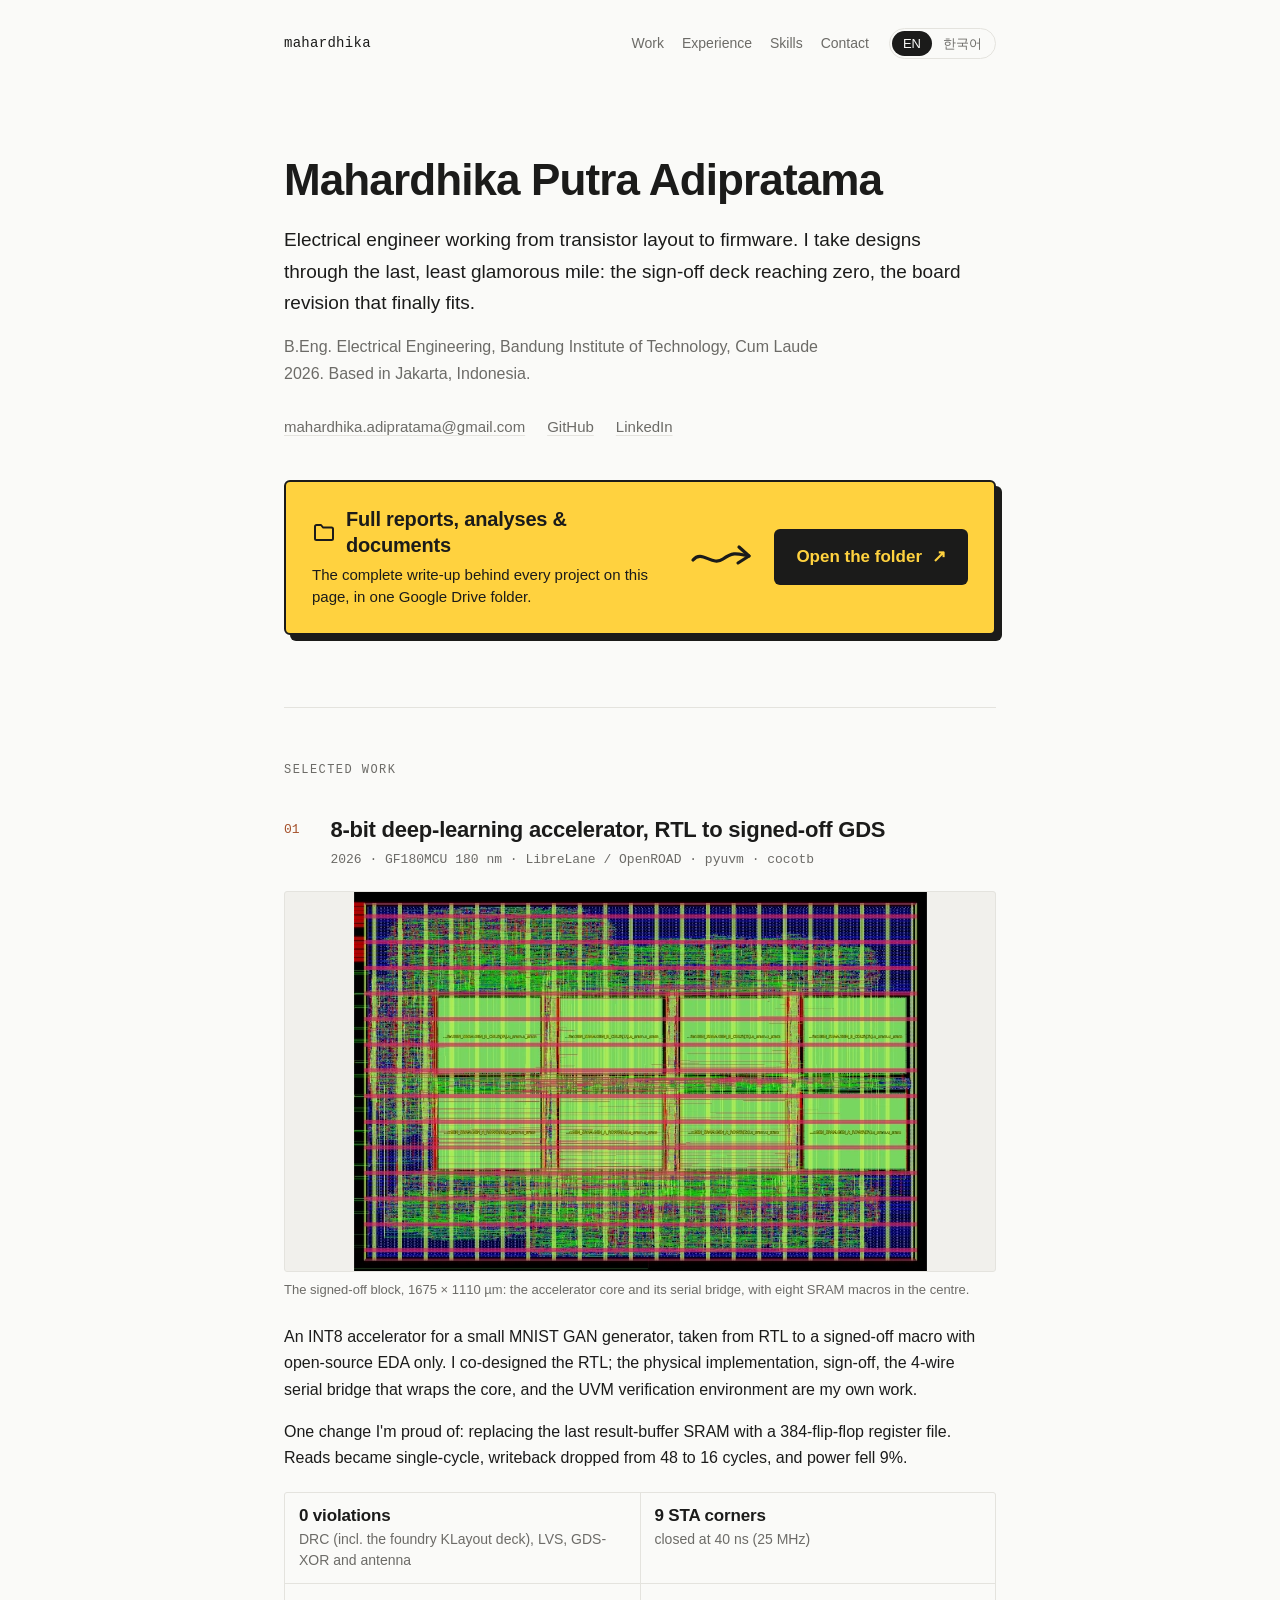
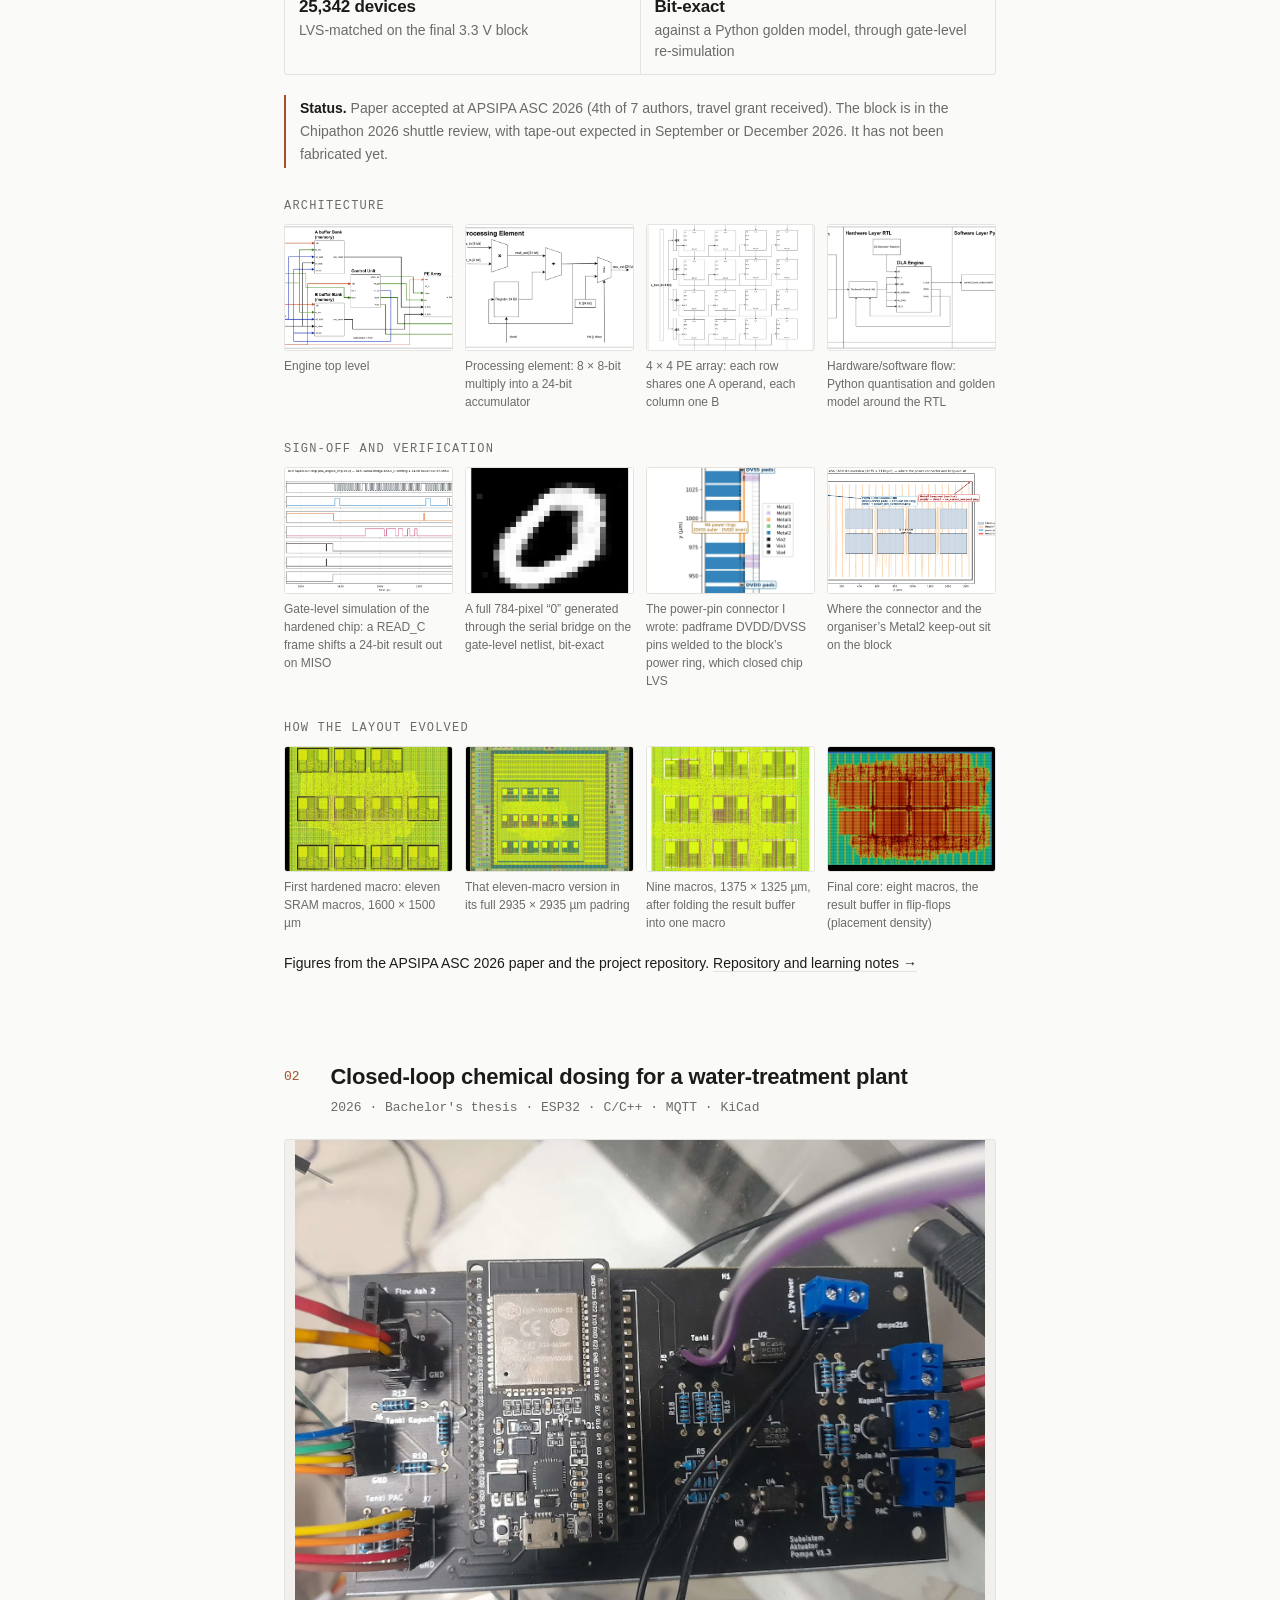
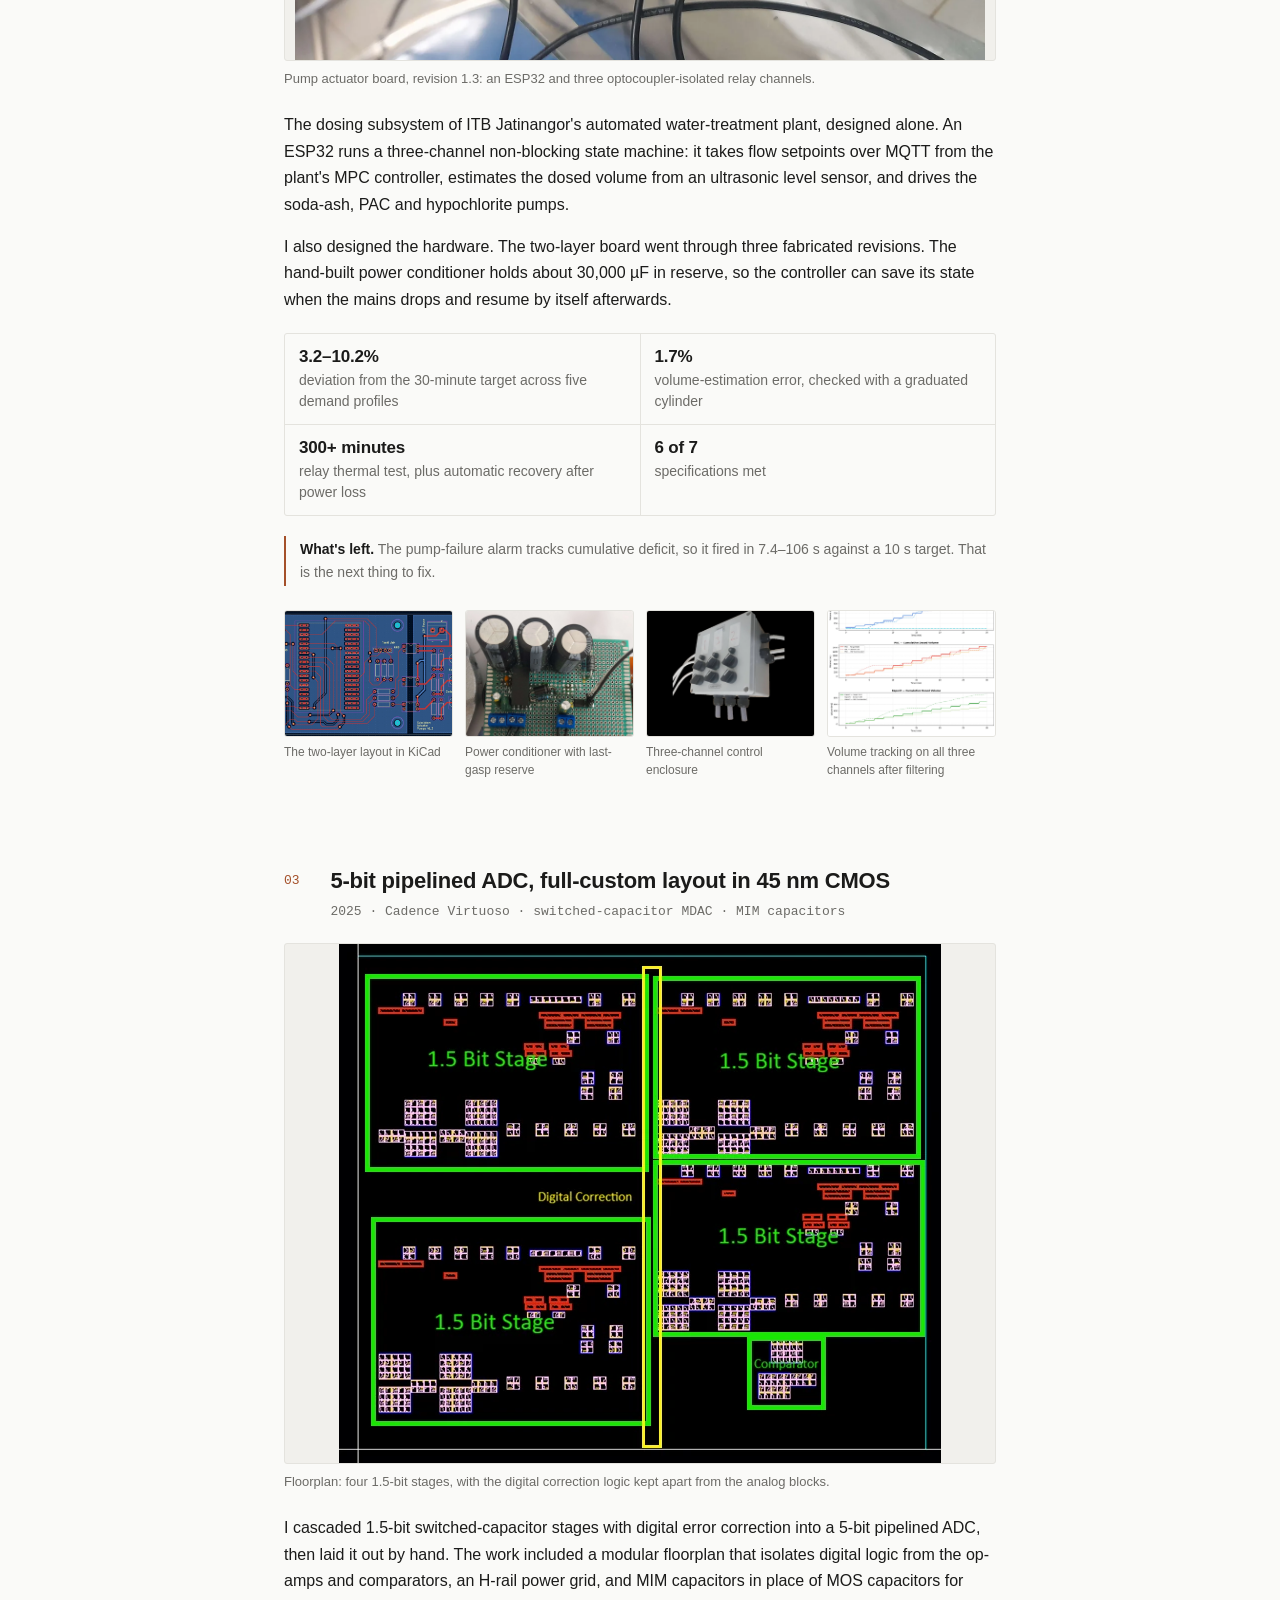
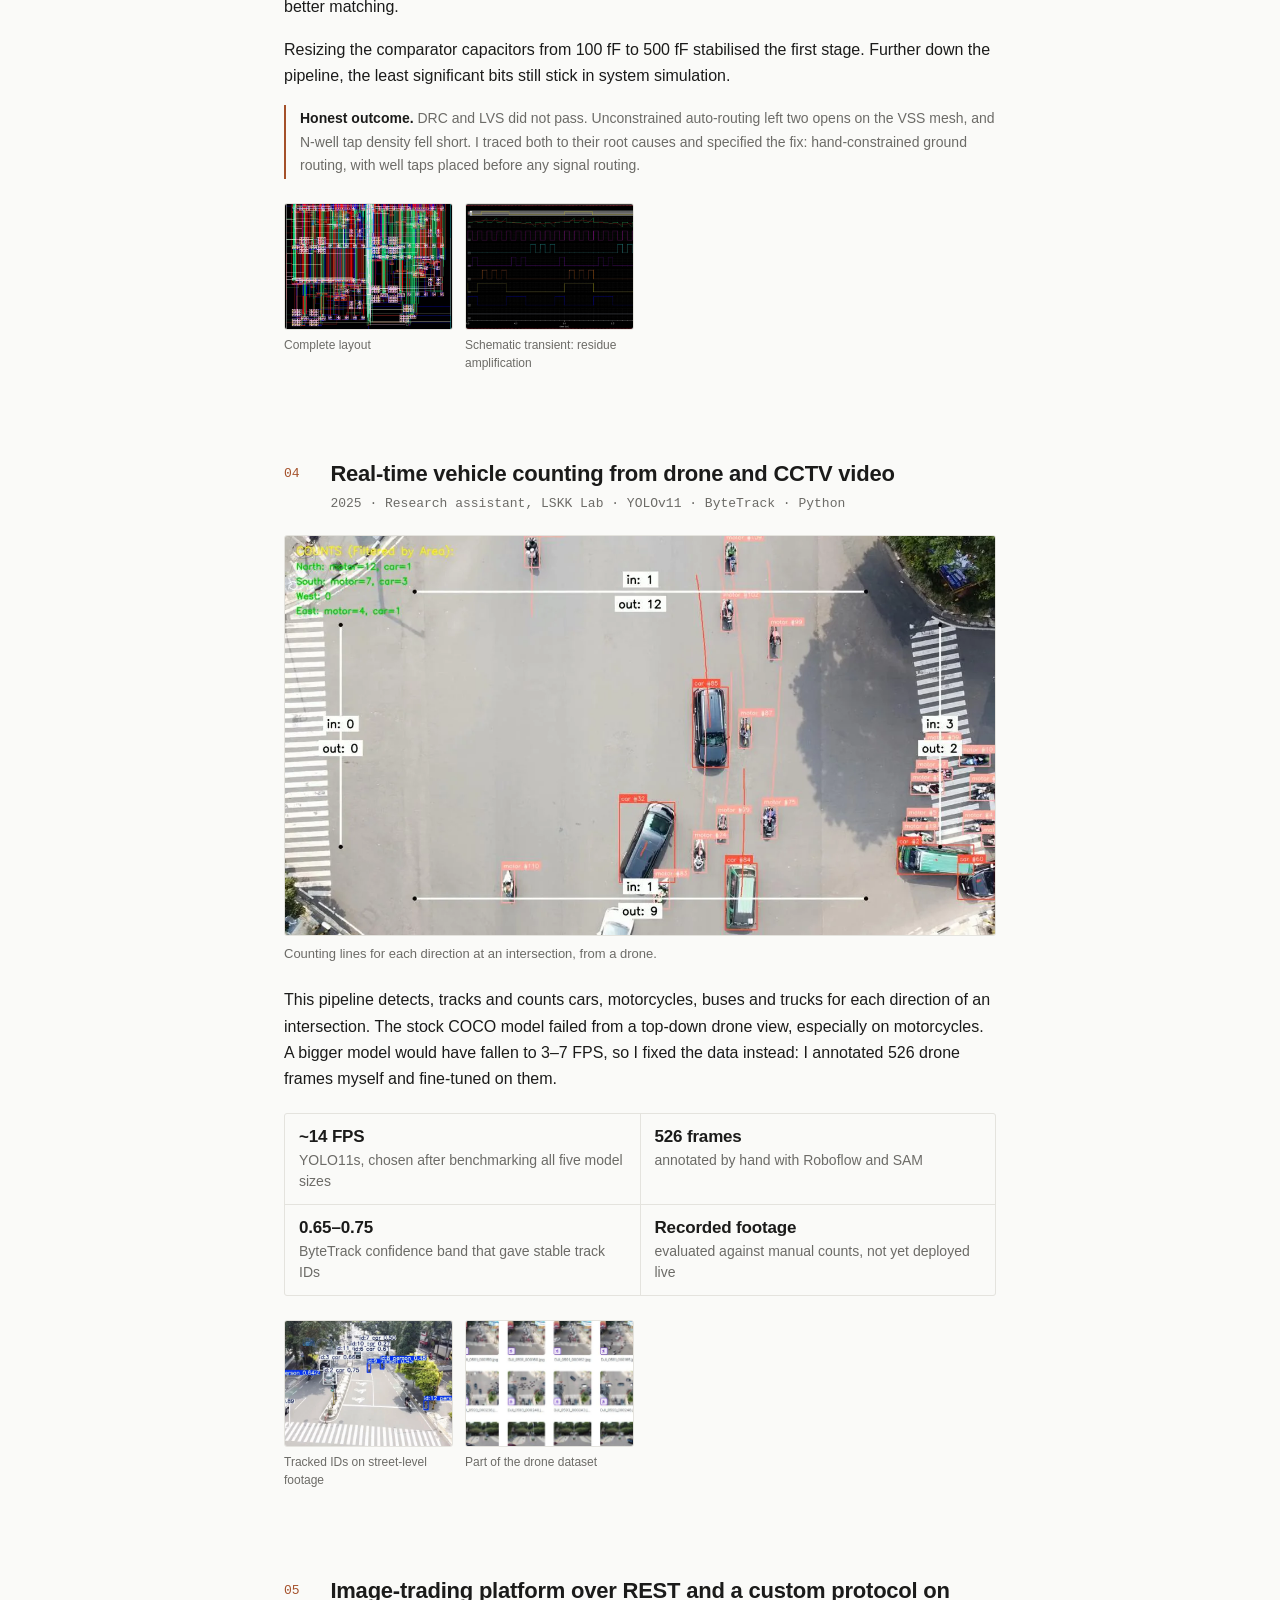
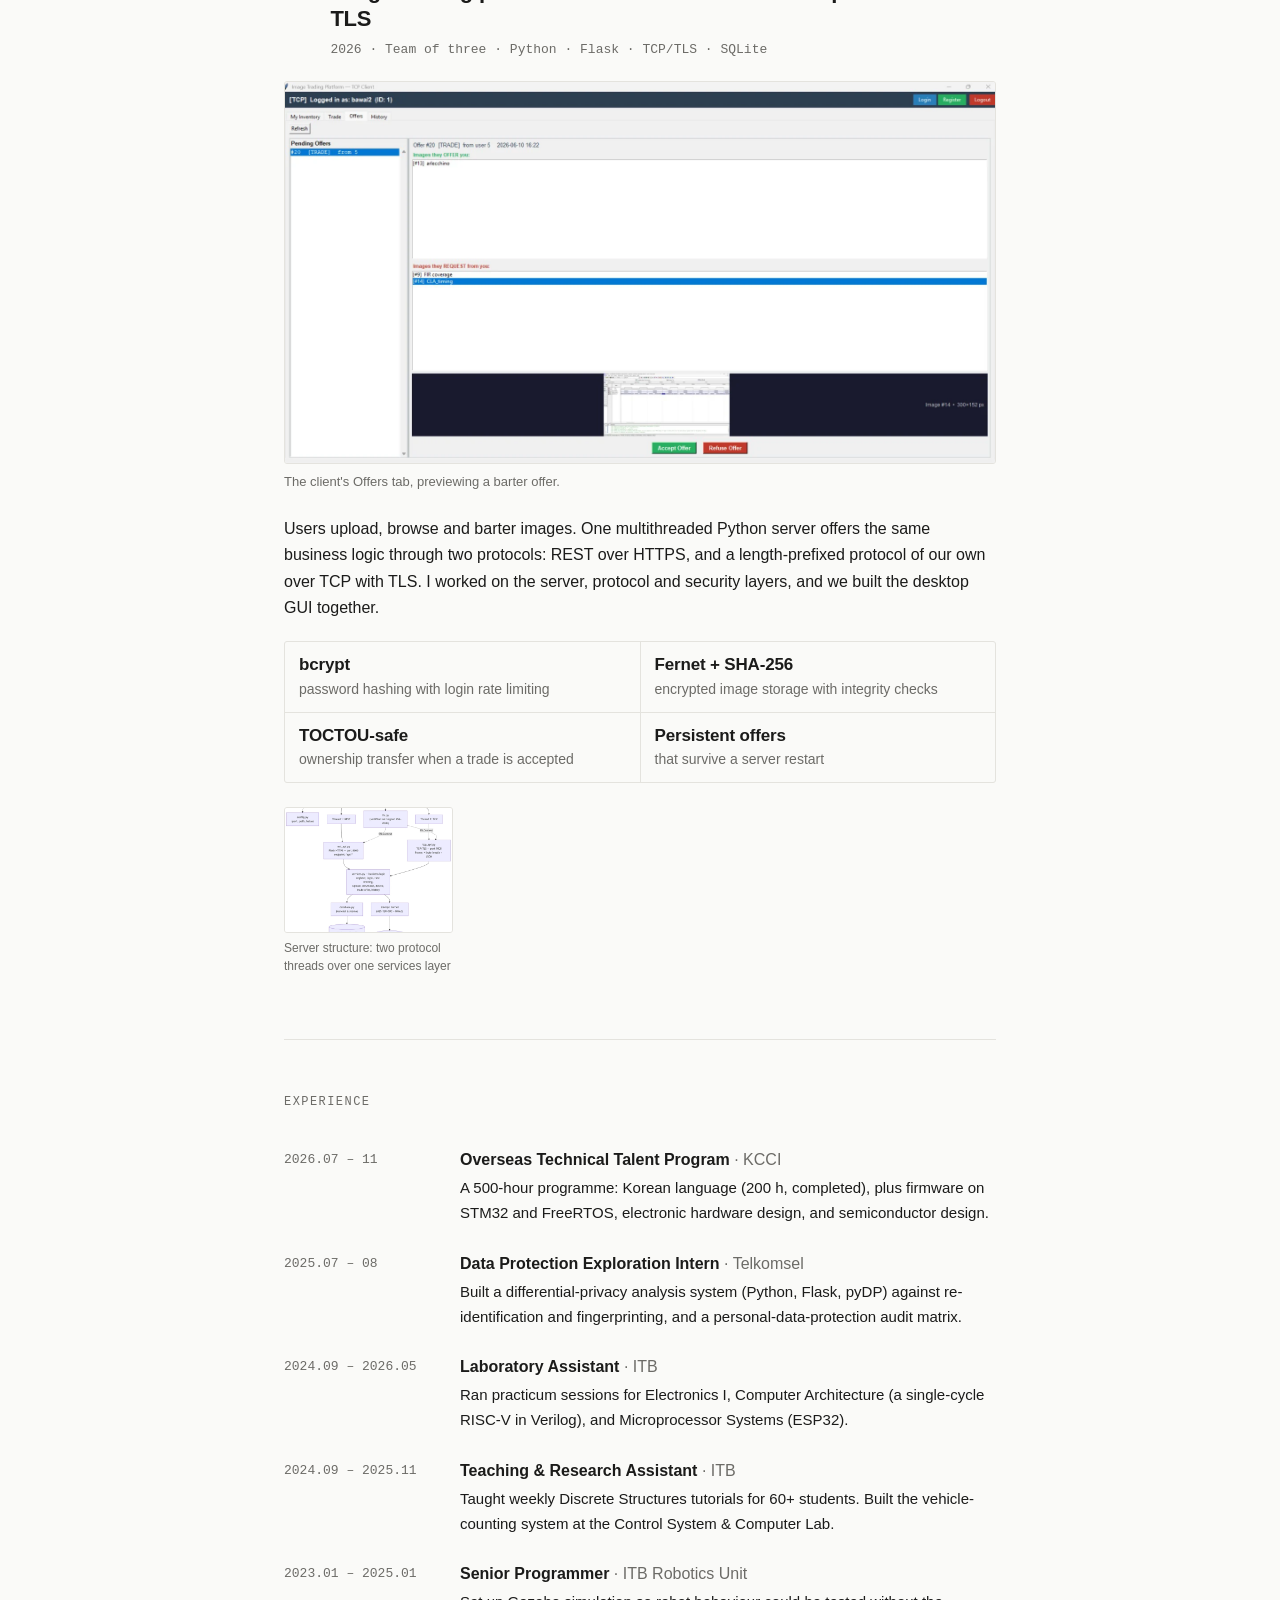
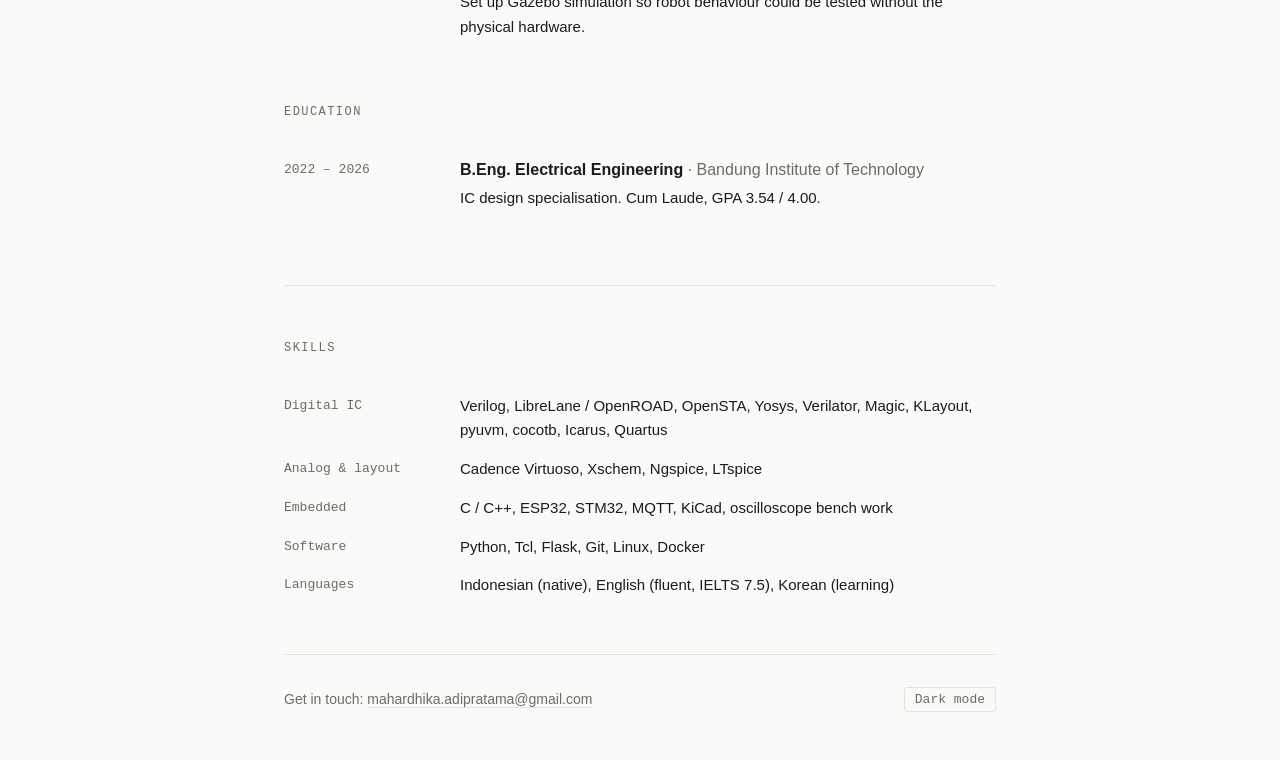
==== commit 6a8a855b: "Accelerator: new lead die overview and a 12-picture gallery Replaces the routed-macro screenshot wit" ====
--- a/index.html
+++ b/index.html
@@ -75,27 +75,24 @@
         </div>
 
         <figure class="lead-shot">
-          <button class="shot" type="button"><img src="assets/img/dla-routed.webp" width="1018" height="730" alt="Routed layout of the accelerator macro with eight SRAM macros in a central block"></button>
-          <figcaption><span lang="en">The routed macro, 1600 × 1100 µm. Eight SRAM macros are clustered in a central 4 × 2 block.</span><span lang="ko">라우팅을 마친 매크로(1600 × 1100 µm). SRAM 매크로 8개를 중앙에 4 × 2 블록으로 모아 배치.</span></figcaption>
+          <button class="shot" type="button"><img src="assets/img/dla-die.webp" width="573" height="379" alt="Layout of the signed-off accelerator block with eight SRAM macros in the centre and the power grid around them"></button>
+          <figcaption><span lang="en">The signed-off block, 1675 × 1110 µm: the accelerator core and its serial bridge, with eight SRAM macros in the centre.</span><span lang="ko">사인오프를 마친 블록(1675 × 1110 µm): 가속기 코어와 시리얼 브리지, 중앙의 SRAM 매크로 8개.</span></figcaption>
         </figure>
 
         <div class="p-body">
           <p><span lang="en">An INT8 accelerator for a small MNIST GAN generator, taken from RTL to a signed-off macro with open-source EDA only. I co-designed the RTL; the physical implementation, sign-off, the 4-wire serial bridge that wraps the core, and the UVM verification environment are my own work.</span><span lang="ko">소형 MNIST GAN 생성기용 INT8 가속기를 오픈소스 EDA만으로 RTL부터 사인오프된 매크로까지 완성한 프로젝트입니다. RTL은 공동 설계했고, 물리 구현·사인오프, 코어를 감싸는 4선 시리얼 브리지, UVM 검증 환경은 제가 단독으로 맡았습니다.</span></p>
           <p><span lang="en">One change I'm proud of: replacing the last result-buffer SRAM with a 384-flip-flop register file. Reads became single-cycle, writeback dropped from 48 to 16 cycles, and power fell 9%.</span><span lang="ko">특히 뿌듯했던 개선은 마지막 결과 버퍼 SRAM을 플립플롭 384개로 된 레지스터 파일로 바꾼 것입니다. 읽기는 1사이클이 되었고, 라이트백은 48사이클에서 16사이클로, 전력은 9% 줄었습니다.</span></p>
           <ul class="facts">
-            <li><span lang="en"><b>0 violations</b>DRC, LVS, GDS-XOR and antenna</span><span lang="ko"><b>위반 0건</b>DRC·LVS·GDS-XOR·안테나</span></li>
+            <li><span lang="en"><b>0 violations</b>DRC (incl. the foundry KLayout deck), LVS, GDS-XOR and antenna</span><span lang="ko"><b>위반 0건</b>DRC(파운드리 KLayout 데크 포함)·LVS·GDS-XOR·안테나</span></li>
             <li><span lang="en"><b>9 STA corners</b>closed at 40 ns (25 MHz)</span><span lang="ko"><b>STA 9개 코너</b>40 ns(25 MHz)에서 타이밍 클로저 달성</span></li>
-            <li><span lang="en"><b>~84,875 instances</b>single-supply 3.3 V macro</span><span lang="ko"><b>약 84,875개 인스턴스</b>3.3 V 단일 전원 매크로</span></li>
+            <li><span lang="en"><b>25,342 devices</b>LVS-matched on the final 3.3 V block</span><span lang="ko"><b>25,342개 소자</b>최종 3.3 V 블록 LVS 일치</span></li>
             <li><span lang="en"><b>Bit-exact</b>against a Python golden model, through gate-level re-simulation</span><span lang="ko"><b>비트 단위 일치</b>게이트레벨 재시뮬레이션까지 Python 골든모델과 대조</span></li>
           </ul>
           <p class="note"><span lang="en"><strong>Status.</strong> Paper accepted at APSIPA ASC 2026 (4th of 7 authors, travel grant received). The block is in the Chipathon 2026 shuttle review, with tape-out expected in September or December 2026. It has not been fabricated yet.</span><span lang="ko"><strong>현황.</strong> APSIPA ASC 2026에 논문이 채택되었습니다(7인 중 제4저자, 여비 지원 수령). 블록은 Chipathon 2026 셔틀 심사 중이며, 테이프아웃은 2026년 9월 또는 12월 예정입니다. 아직 제작되지 않았습니다.</span></p>
         </div>
 
-        <div class="gallery">
-          <figure>
-            <button class="shot" type="button"><img src="assets/img/dla-density.webp" width="1018" height="730" loading="lazy" alt="Placement-density heatmap of the macro"></button>
-            <figcaption><span lang="en">Placement-density heatmap</span><span lang="ko">배치 밀도 히트맵</span></figcaption>
-          </figure>
+        <p class="gallery-label"><span lang="en">Architecture</span><span lang="ko">아키텍처</span></p>
+        <div class="gallery">
           <figure>
             <button class="shot" type="button"><img src="assets/img/dla-engine.webp" width="1600" height="822" loading="lazy" alt="Block diagram of the DLA engine: buffer banks, control unit and PE array"></button>
             <figcaption><span lang="en">Engine top level</span><span lang="ko">엔진 최상위 구조</span></figcaption>
@@ -105,11 +102,55 @@
             <figcaption><span lang="en">Processing element: 8 × 8-bit multiply into a 24-bit accumulator</span><span lang="ko">PE 데이터패스: 8 × 8비트 곱셈, 24비트 누산</span></figcaption>
           </figure>
           <figure>
-            <button class="shot" type="button"><img src="assets/img/dla-digits.webp" width="928" height="448" loading="lazy" alt="Two handwritten-style digits, a one and a zero, generated by the accelerator"></button>
-            <figcaption><span lang="en">Digits generated through the hardware path</span><span lang="ko">하드웨어 경로로 생성한 숫자 이미지</span></figcaption>
-          </figure>
-        </div>
-        <p class="more"><span lang="en">Figures from the APSIPA ASC 2026 paper.</span><span lang="ko">그림 출처: APSIPA ASC 2026 논문.</span> <a href="https://github.com/mpa216/Deep-Learning-Accelerator-DLA-Engine-From-CNN-to-GenAI-SNN" rel="noopener"><span lang="en">Repository and learning notes →</span><span lang="ko">저장소 및 학습 노트 →</span></a></p>
+            <button class="shot" type="button"><img src="assets/img/dla-pe-array.webp" width="1053" height="1077" loading="lazy" alt="Diagram of the 4 by 4 processing-element array with row and column operand buses"></button>
+            <figcaption><span lang="en">4 × 4 PE array: each row shares one A operand, each column one B</span><span lang="ko">4 × 4 PE 배열: 행마다 A, 열마다 B 오퍼랜드를 공유</span></figcaption>
+          </figure>
+          <figure>
+            <button class="shot" type="button"><img src="assets/img/dla-hwsw.webp" width="1600" height="725" loading="lazy" alt="Hardware and software flow: Python layers around the RTL DLA engine"></button>
+            <figcaption><span lang="en">Hardware/software flow: Python quantisation and golden model around the RTL</span><span lang="ko">하드웨어·소프트웨어 흐름: RTL을 둘러싼 Python 양자화와 골든모델</span></figcaption>
+          </figure>
+        </div>
+
+        <p class="gallery-label"><span lang="en">Sign-off and verification</span><span lang="ko">사인오프·검증</span></p>
+        <div class="gallery">
+          <figure>
+            <button class="shot" type="button"><img src="assets/img/dla-gls-wave.webp" width="1600" height="856" loading="lazy" alt="Gate-level simulation waveform of the serial bridge on the hardened netlist"></button>
+            <figcaption><span lang="en">Gate-level simulation of the hardened chip: a READ_C frame shifts a 24-bit result out on MISO</span><span lang="ko">하드닝된 칩의 게이트레벨 시뮬레이션: READ_C 프레임이 24비트 결과를 MISO로 출력</span></figcaption>
+          </figure>
+          <figure>
+            <button class="shot" type="button"><img src="assets/img/dla-gls-digit.webp" width="487" height="535" loading="lazy" alt="A handwritten-style zero generated by the accelerator at gate level"></button>
+            <figcaption><span lang="en">A full 784-pixel “0” generated through the serial bridge on the gate-level netlist, bit-exact</span><span lang="ko">게이트레벨 넷리스트에서 시리얼 브리지를 거쳐 생성한 784픽셀 숫자 “0”(비트 단위 일치)</span></figcaption>
+          </figure>
+          <figure>
+            <button class="shot" type="button"><img src="assets/img/dla-power-pin.webp" width="688" height="1050" loading="lazy" alt="Plot of the power-pin connector joining the padframe DVDD and DVSS pins to the block power ring"></button>
+            <figcaption><span lang="en">The power-pin connector I wrote: padframe DVDD/DVSS pins welded to the block’s power ring, which closed chip LVS</span><span lang="ko">직접 작성한 전원 핀 연결: 패드프레임 DVDD/DVSS 핀을 블록 전원 링에 연결해 칩 LVS 통과</span></figcaption>
+          </figure>
+          <figure>
+            <button class="shot" type="button"><img src="assets/img/dla-die-map.webp" width="1600" height="955" loading="lazy" alt="Die map of the block showing the SRAM macros, the power connector and the organiser keep-out"></button>
+            <figcaption><span lang="en">Where the connector and the organiser’s Metal2 keep-out sit on the block</span><span lang="ko">블록에서 전원 연결부와 주최 측 Metal2 금지 영역의 위치</span></figcaption>
+          </figure>
+        </div>
+
+        <p class="gallery-label"><span lang="en">How the layout evolved</span><span lang="ko">레이아웃의 변천</span></p>
+        <div class="gallery">
+          <figure>
+            <button class="shot" type="button"><img src="assets/img/dla-stage1.webp" width="1000" height="938" loading="lazy" alt="Layout of the first hardened macro with eleven SRAM macros"></button>
+            <figcaption><span lang="en">First hardened macro: eleven SRAM macros, 1600 × 1500 µm</span><span lang="ko">첫 하드닝 매크로: SRAM 11개, 1600 × 1500 µm</span></figcaption>
+          </figure>
+          <figure>
+            <button class="shot" type="button"><img src="assets/img/dla-chip11.webp" width="1000" height="1000" loading="lazy" alt="The eleven-macro design inside its full padring"></button>
+            <figcaption><span lang="en">That eleven-macro version in its full 2935 × 2935 µm padring</span><span lang="ko">SRAM 11개 버전을 2935 × 2935 µm 패드링에 통합한 모습</span></figcaption>
+          </figure>
+          <figure>
+            <button class="shot" type="button"><img src="assets/img/dla-tiny.webp" width="900" height="867" loading="lazy" alt="Layout of the nine-macro version on a three by three grid"></button>
+            <figcaption><span lang="en">Nine macros, 1375 × 1325 µm, after folding the result buffer into one macro</span><span lang="ko">결과 버퍼를 매크로 하나로 접은 SRAM 9개 버전, 1375 × 1325 µm</span></figcaption>
+          </figure>
+          <figure>
+            <button class="shot" type="button"><img src="assets/img/dla-density.webp" width="1018" height="730" loading="lazy" alt="Placement-density heatmap of the final eight-macro core"></button>
+            <figcaption><span lang="en">Final core: eight macros, the result buffer in flip-flops (placement density)</span><span lang="ko">최종 코어: SRAM 8개, 결과 버퍼는 플립플롭(배치 밀도)</span></figcaption>
+          </figure>
+        </div>
+        <p class="more"><span lang="en">Figures from the APSIPA ASC 2026 paper and the project repository.</span><span lang="ko">그림 출처: APSIPA ASC 2026 논문 및 프로젝트 저장소.</span> <a href="https://github.com/mpa216/Deep-Learning-Accelerator-DLA-Engine-From-CNN-to-GenAI-SNN" rel="noopener"><span lang="en">Repository and learning notes →</span><span lang="ko">저장소 및 학습 노트 →</span></a></p>
       </article>
 
       <!-- 02 -->
--- a/assets/style.css
+++ b/assets/style.css
@@ -145,3 +145,7 @@
 dialog.lightbox img { max-width: 100%; max-height: calc(94vh - 72px); margin: 0 auto; background: #fff; }
 dialog.lightbox p { font-size: 14px; text-align: center; margin: 12px 16px 0; color: #d6d5d0; }
 dialog.lightbox button { position: fixed; top: 12px; right: 16px; font: 30px/1 var(--sans); color: #fff; background: none; border: 0; cursor: pointer; padding: 6px 10px; }
+
+/* labelled rows inside a project gallery (accelerator: architecture / sign-off / evolution) */
+.gallery-label { font: 12px/1 var(--mono); letter-spacing: .1em; text-transform: uppercase; color: var(--muted); margin: 32px 0 -12px; }
+.gallery-label + .gallery { margin-top: 24px; }
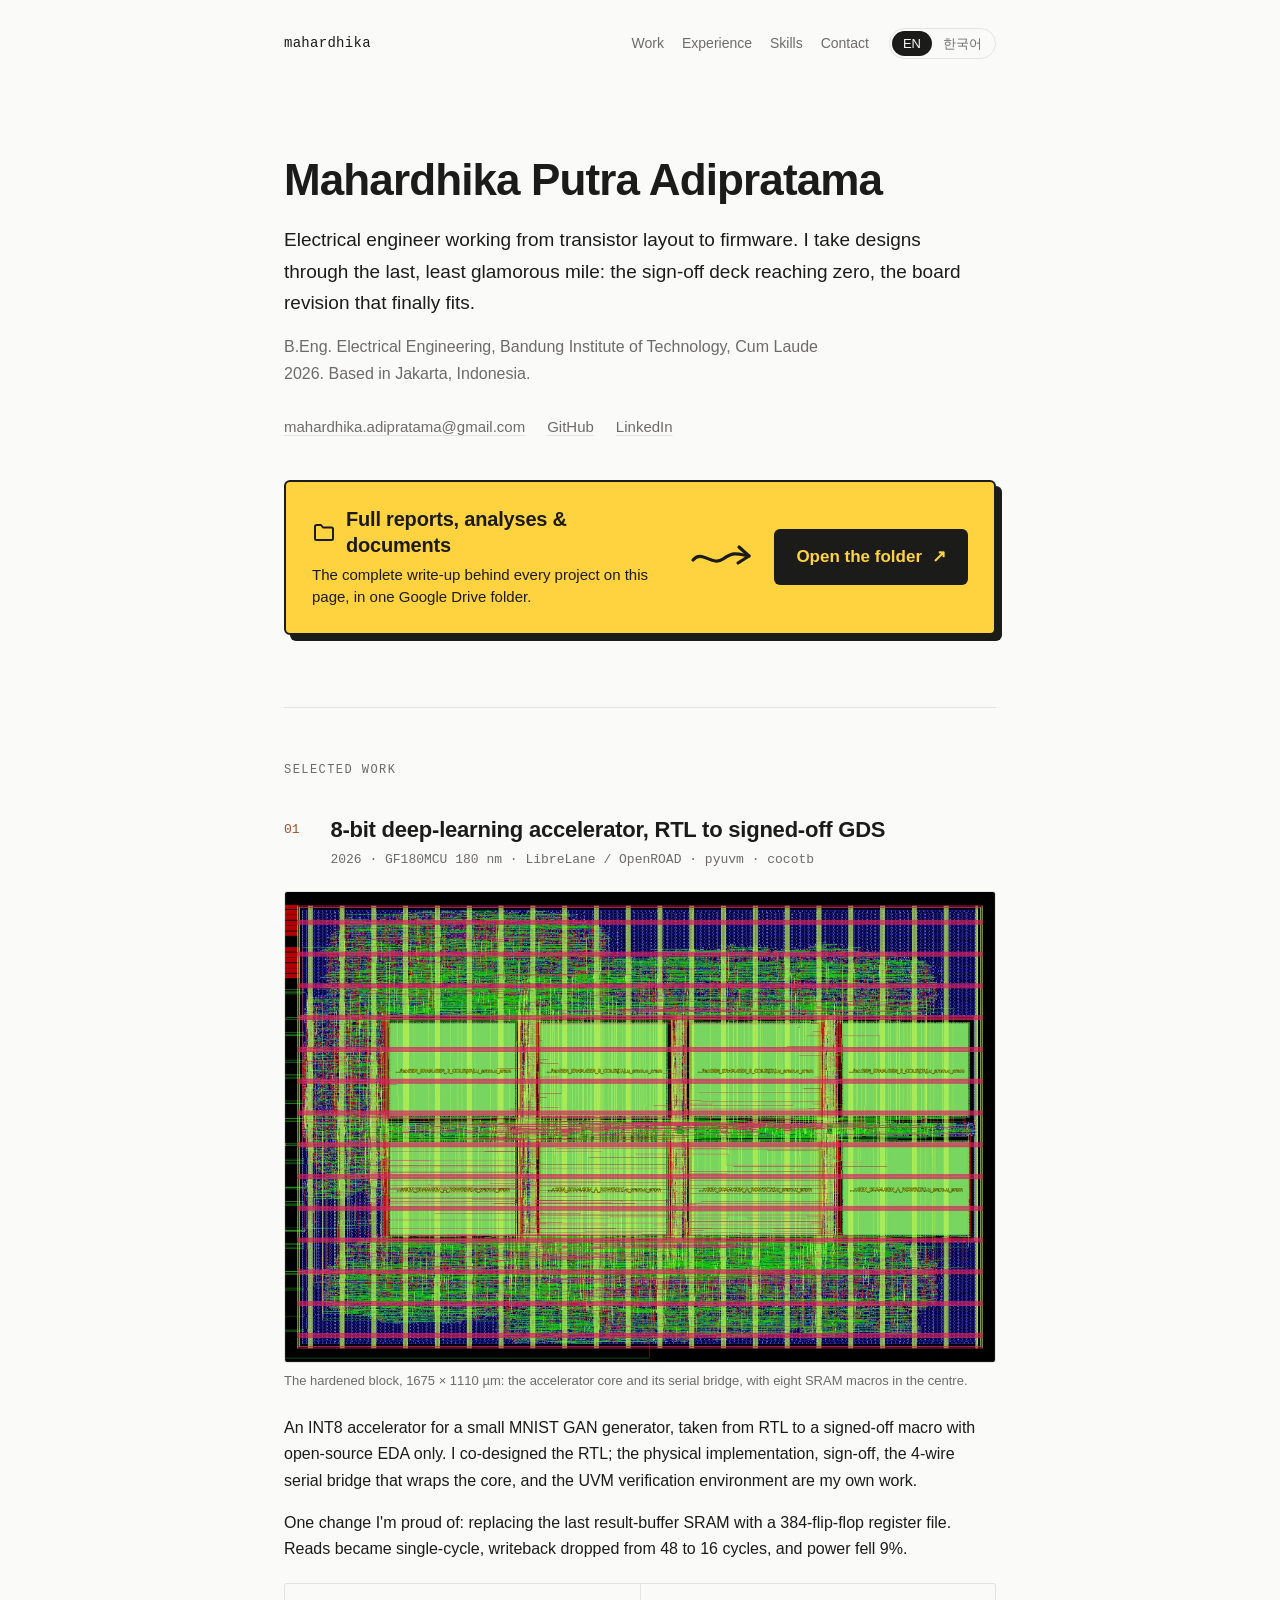
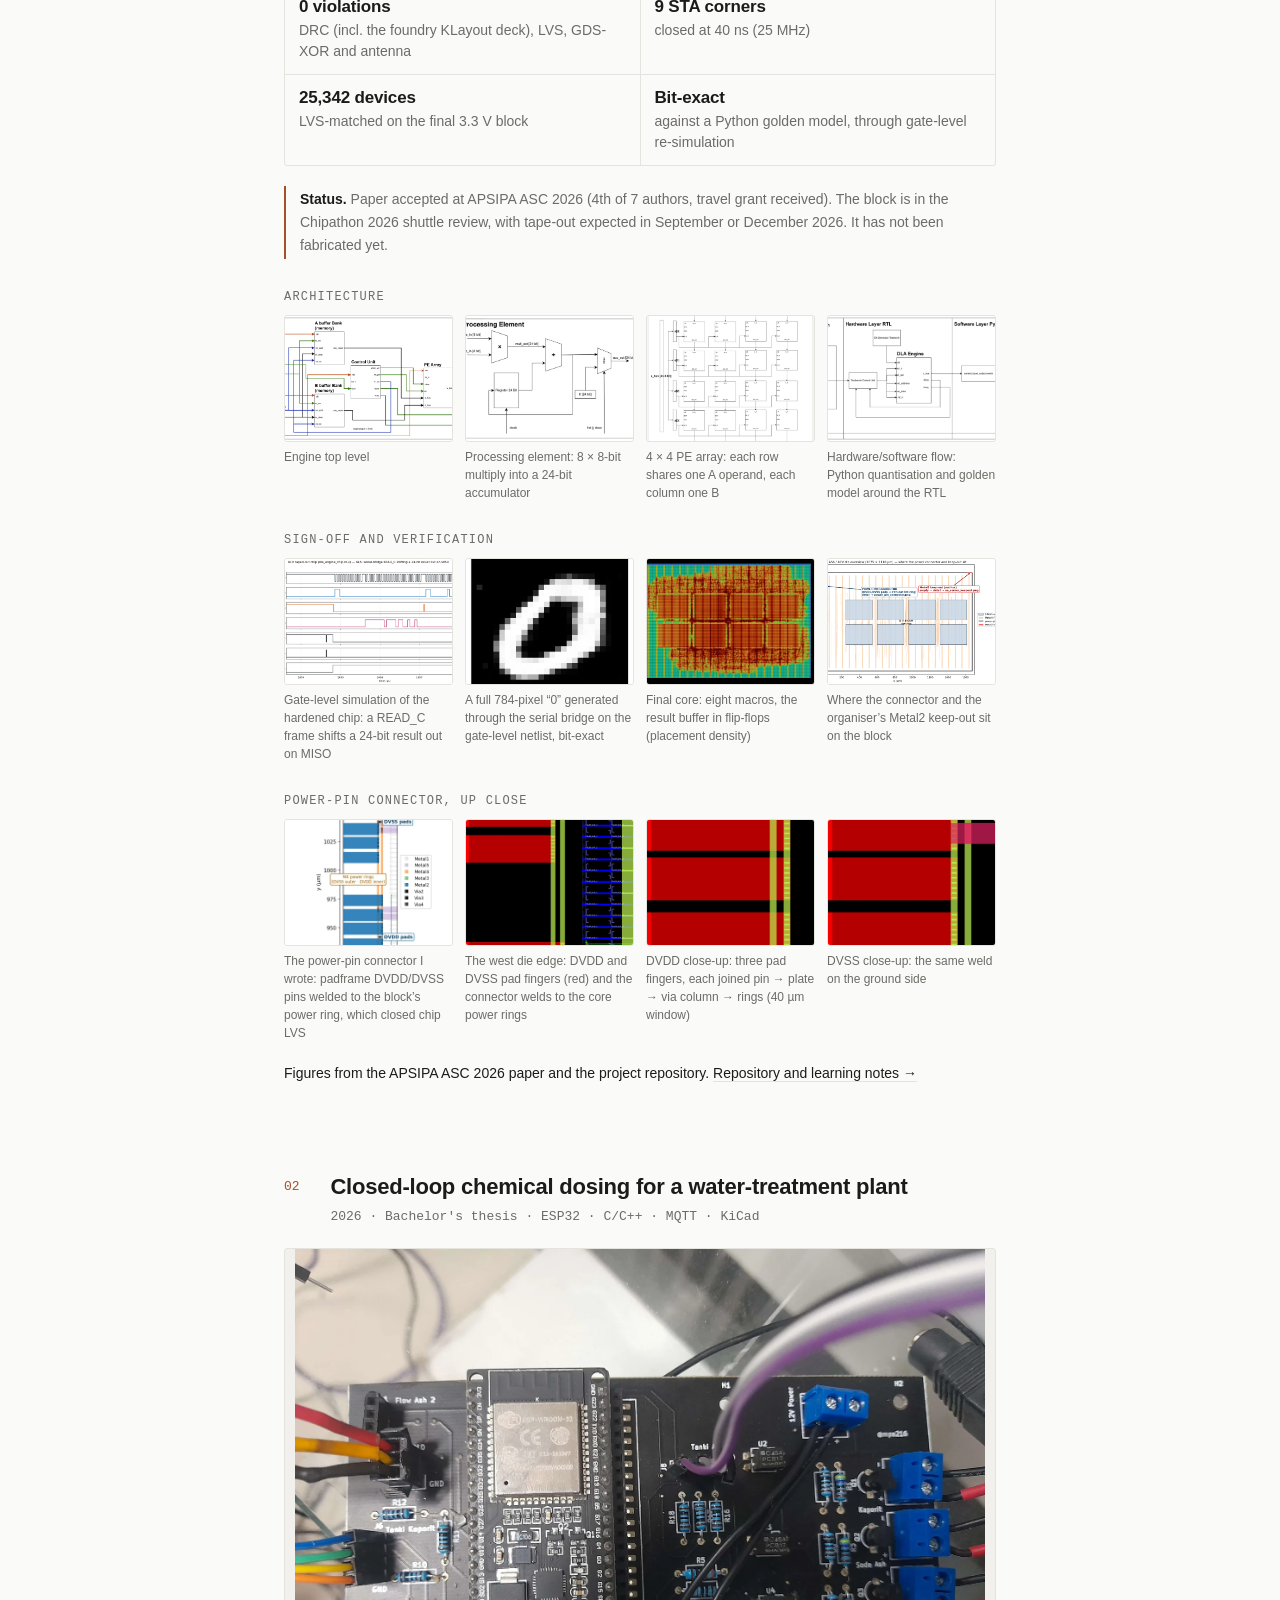
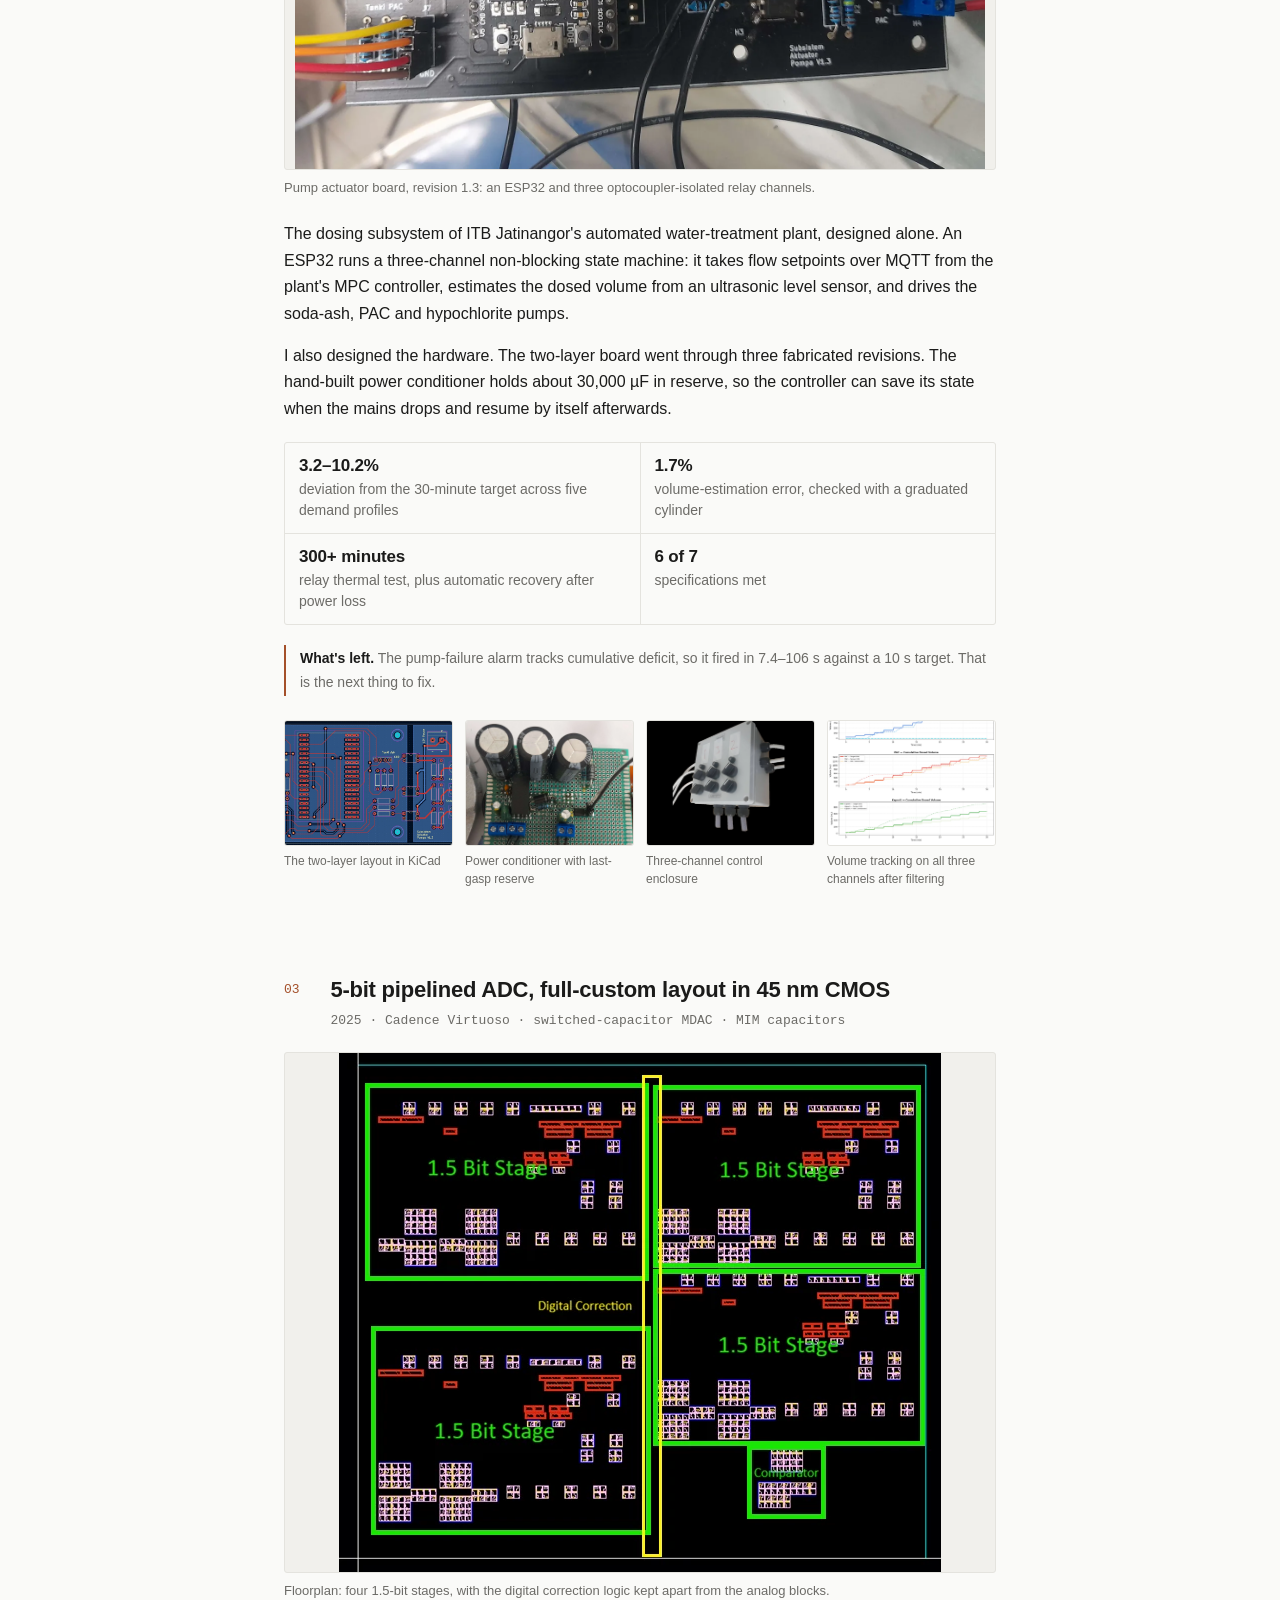
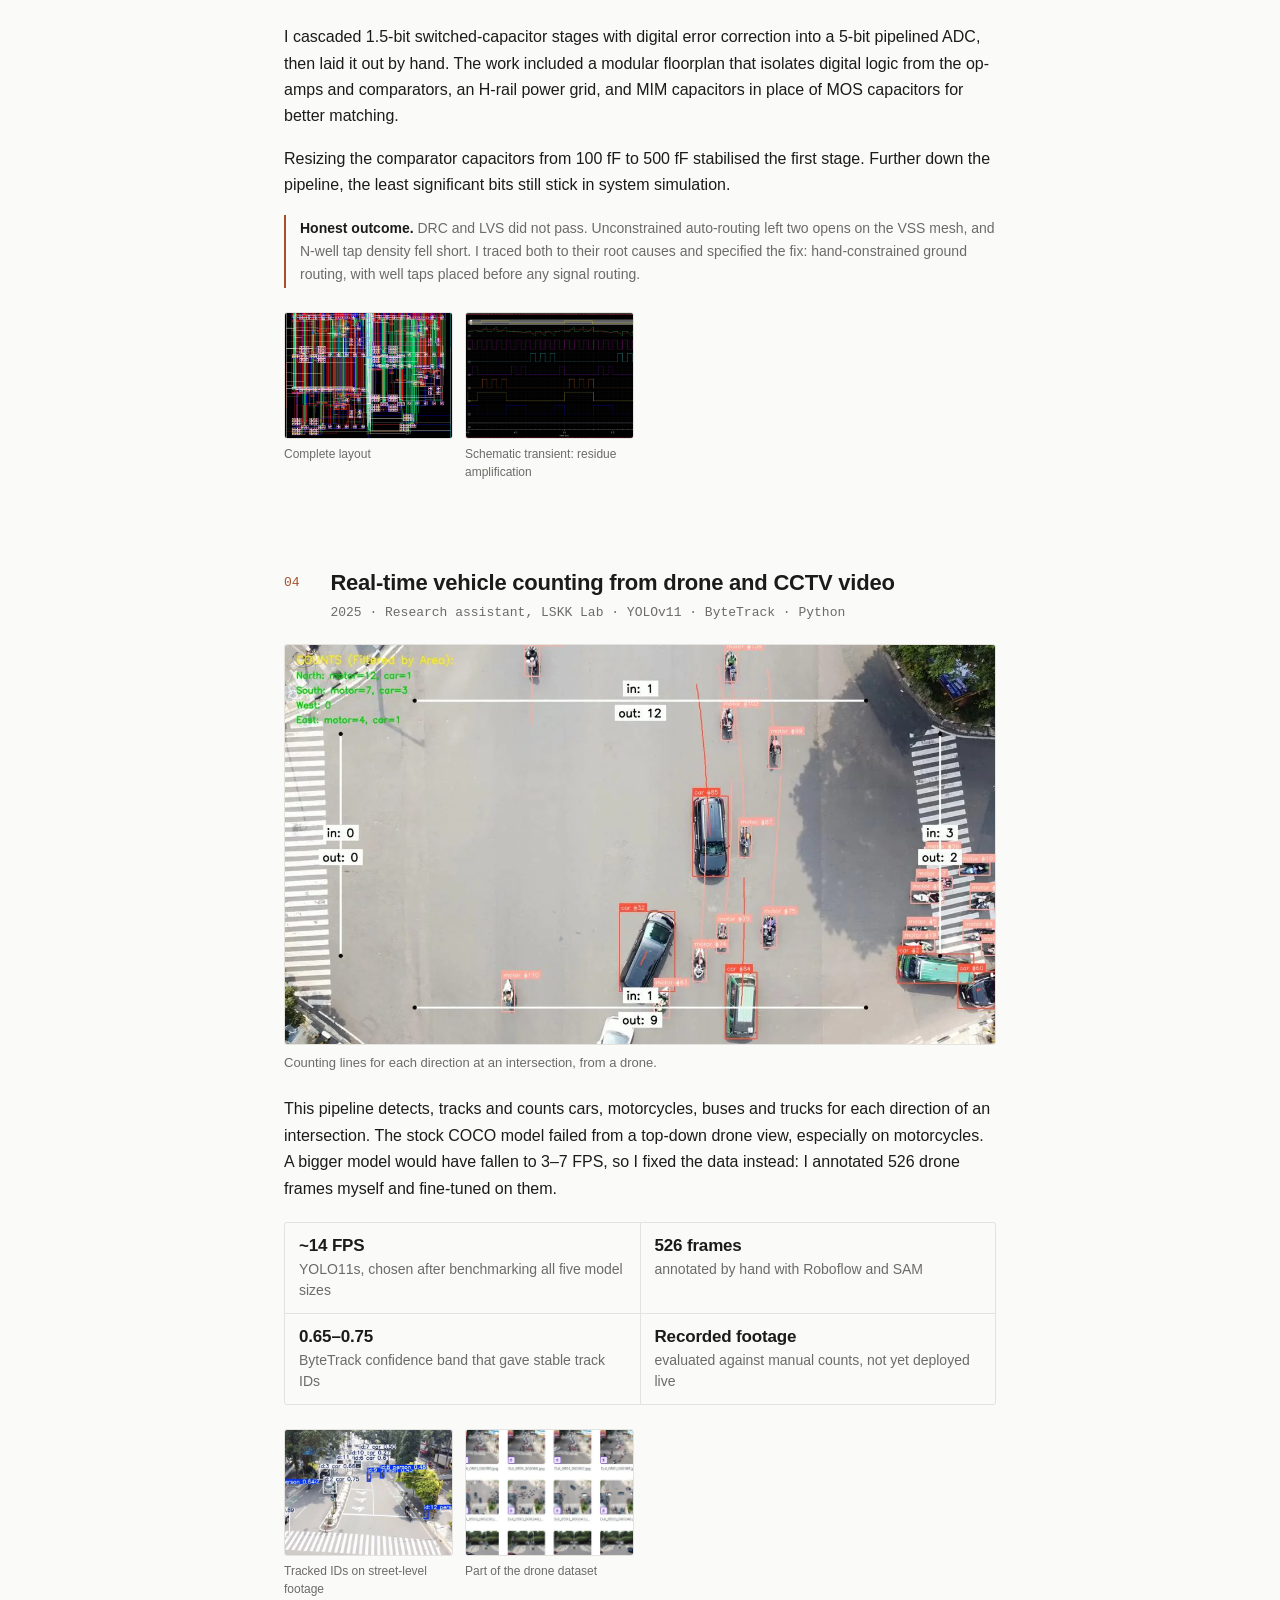
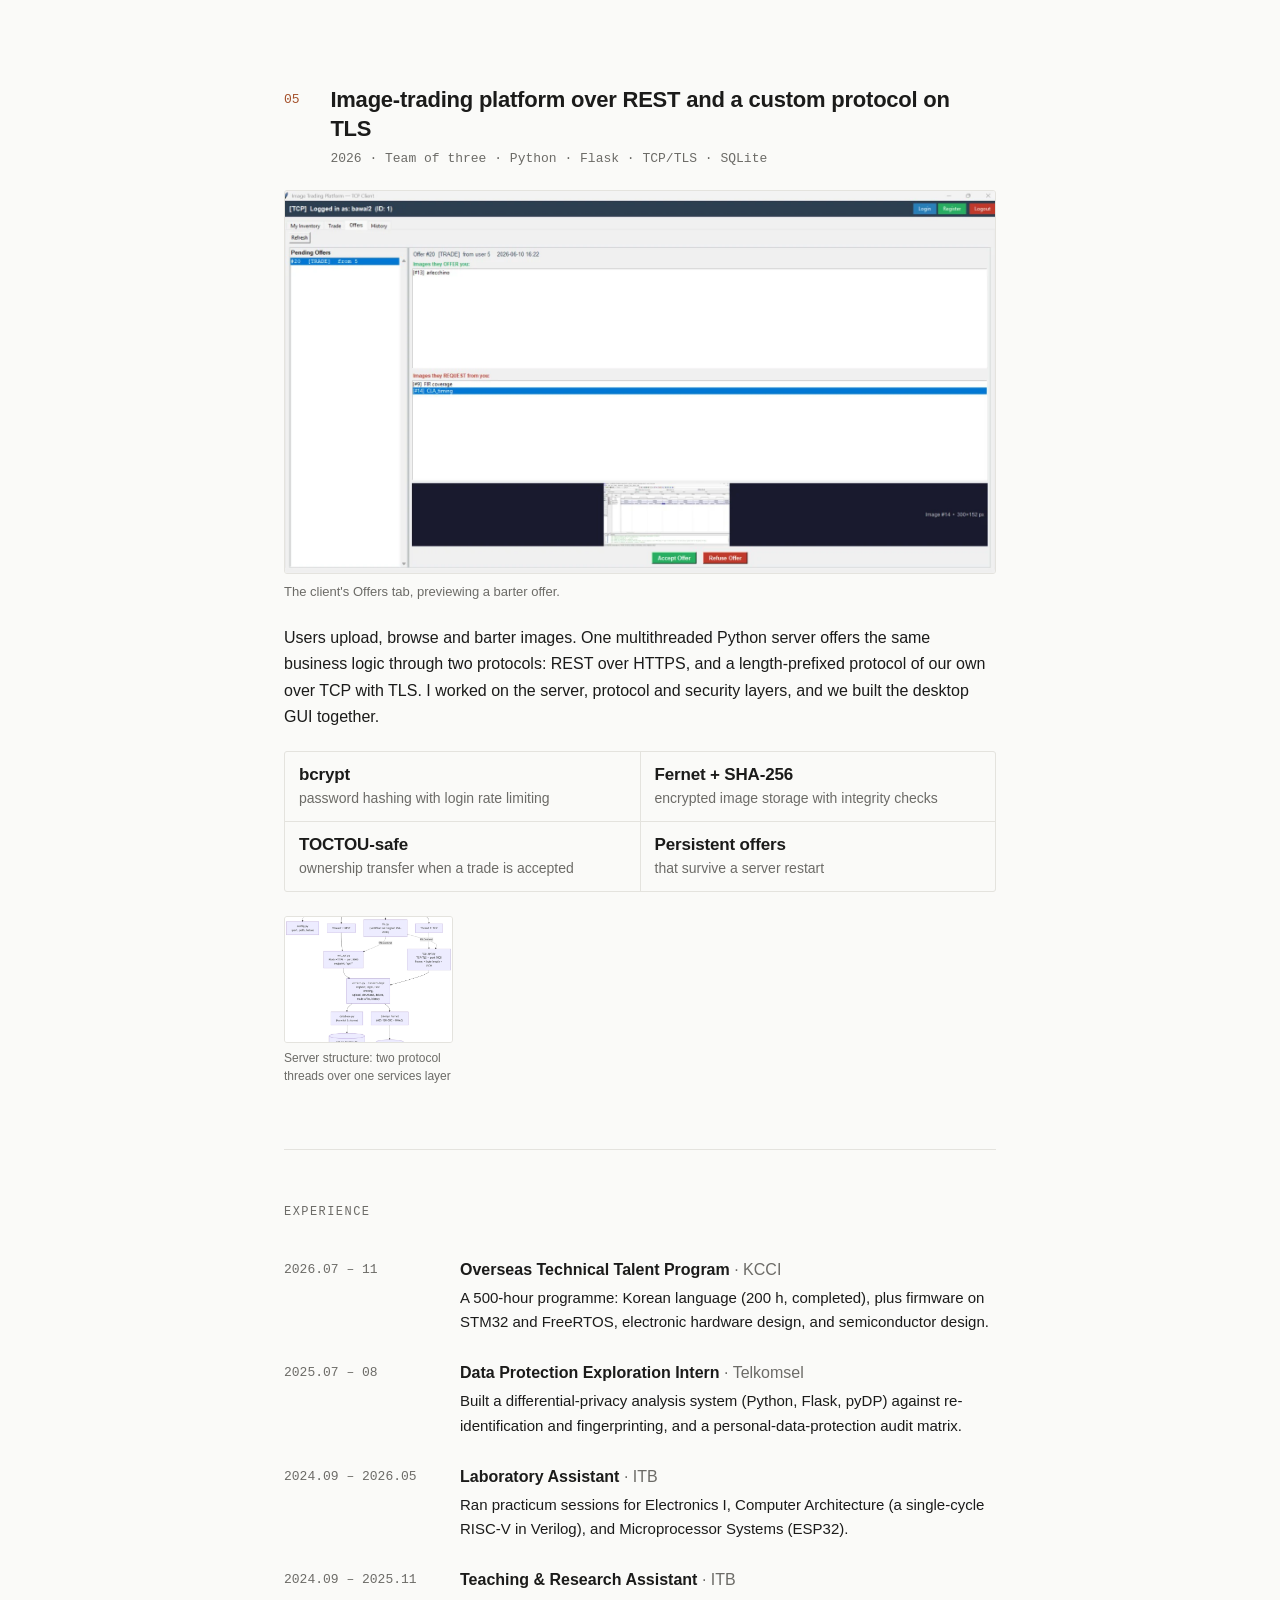
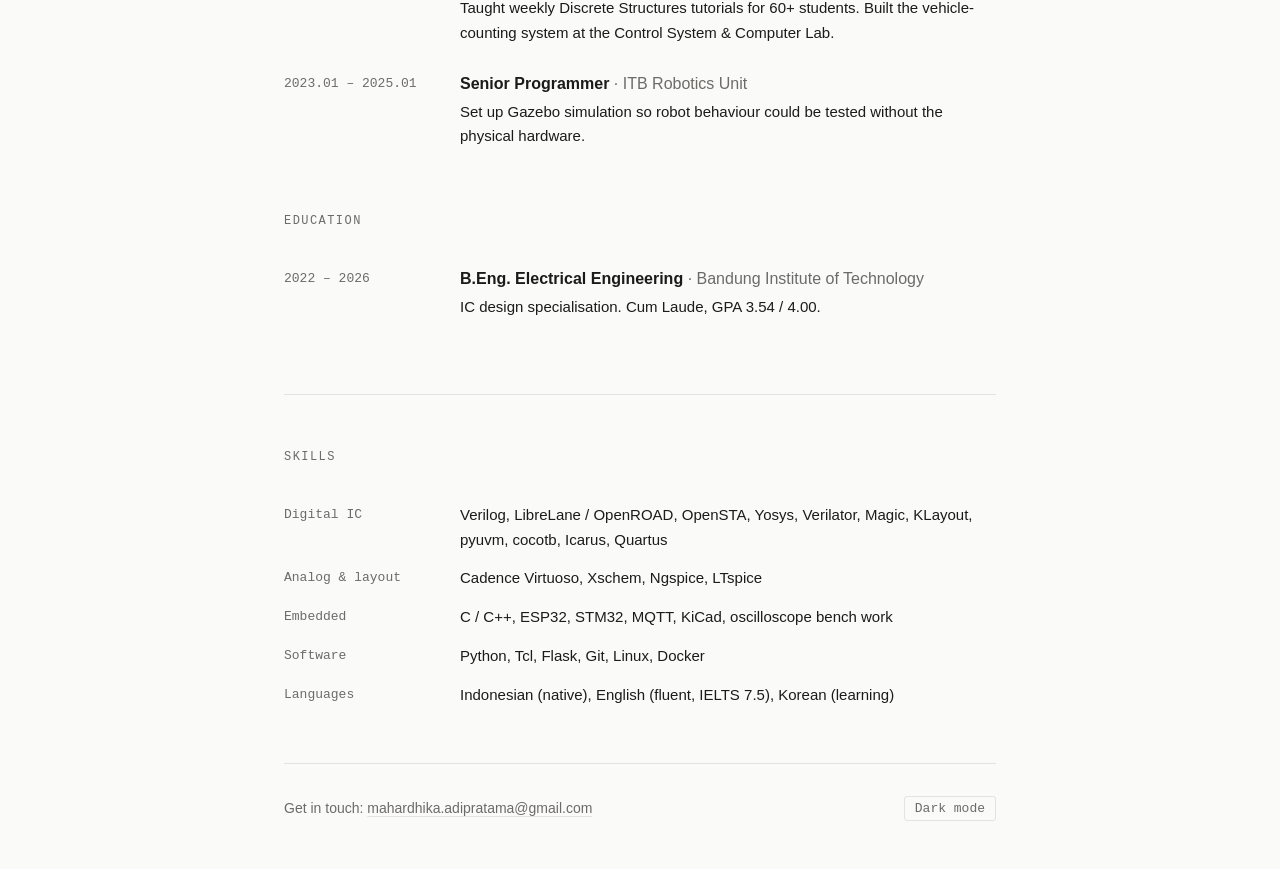
==== commit a0196de1: "Accelerator: acv_render4 die as lead, connector close-ups instead of layout history Lead image is no" ====
--- a/index.html
+++ b/index.html
@@ -75,8 +75,8 @@
         </div>
 
         <figure class="lead-shot">
-          <button class="shot" type="button"><img src="assets/img/dla-die.webp" width="573" height="379" alt="Layout of the signed-off accelerator block with eight SRAM macros in the centre and the power grid around them"></button>
-          <figcaption><span lang="en">The signed-off block, 1675 × 1110 µm: the accelerator core and its serial bridge, with eight SRAM macros in the centre.</span><span lang="ko">사인오프를 마친 블록(1675 × 1110 µm): 가속기 코어와 시리얼 브리지, 중앙의 SRAM 매크로 8개.</span></figcaption>
+          <button class="shot" type="button"><img src="assets/img/dla-die.webp" width="1400" height="927" alt="Layout of the hardened accelerator block with eight SRAM macros in the centre and the power grid around them"></button>
+          <figcaption><span lang="en">The hardened block, 1675 × 1110 µm: the accelerator core and its serial bridge, with eight SRAM macros in the centre.</span><span lang="ko">하드닝한 블록(1675 × 1110 µm): 가속기 코어와 시리얼 브리지, 중앙의 SRAM 매크로 8개.</span></figcaption>
         </figure>
 
         <div class="p-body">
@@ -122,32 +122,32 @@
             <figcaption><span lang="en">A full 784-pixel “0” generated through the serial bridge on the gate-level netlist, bit-exact</span><span lang="ko">게이트레벨 넷리스트에서 시리얼 브리지를 거쳐 생성한 784픽셀 숫자 “0”(비트 단위 일치)</span></figcaption>
           </figure>
           <figure>
+            <button class="shot" type="button"><img src="assets/img/dla-density.webp" width="1018" height="730" loading="lazy" alt="Placement-density heatmap of the final eight-macro core"></button>
+            <figcaption><span lang="en">Final core: eight macros, the result buffer in flip-flops (placement density)</span><span lang="ko">최종 코어: SRAM 8개, 결과 버퍼는 플립플롭(배치 밀도)</span></figcaption>
+          </figure>
+          <figure>
+            <button class="shot" type="button"><img src="assets/img/dla-die-map.webp" width="1600" height="955" loading="lazy" alt="Die map of the block showing the SRAM macros, the power connector and the organiser keep-out"></button>
+            <figcaption><span lang="en">Where the connector and the organiser’s Metal2 keep-out sit on the block</span><span lang="ko">블록에서 전원 연결부와 주최 측 Metal2 금지 영역의 위치</span></figcaption>
+          </figure>
+        </div>
+
+        <p class="gallery-label"><span lang="en">Power-pin connector, up close</span><span lang="ko">전원 핀 연결부 확대</span></p>
+        <div class="gallery">
+          <figure>
             <button class="shot" type="button"><img src="assets/img/dla-power-pin.webp" width="688" height="1050" loading="lazy" alt="Plot of the power-pin connector joining the padframe DVDD and DVSS pins to the block power ring"></button>
             <figcaption><span lang="en">The power-pin connector I wrote: padframe DVDD/DVSS pins welded to the block’s power ring, which closed chip LVS</span><span lang="ko">직접 작성한 전원 핀 연결: 패드프레임 DVDD/DVSS 핀을 블록 전원 링에 연결해 칩 LVS 통과</span></figcaption>
           </figure>
           <figure>
-            <button class="shot" type="button"><img src="assets/img/dla-die-map.webp" width="1600" height="955" loading="lazy" alt="Die map of the block showing the SRAM macros, the power connector and the organiser keep-out"></button>
-            <figcaption><span lang="en">Where the connector and the organiser’s Metal2 keep-out sit on the block</span><span lang="ko">블록에서 전원 연결부와 주최 측 Metal2 금지 영역의 위치</span></figcaption>
-          </figure>
-        </div>
-
-        <p class="gallery-label"><span lang="en">How the layout evolved</span><span lang="ko">레이아웃의 변천</span></p>
-        <div class="gallery">
-          <figure>
-            <button class="shot" type="button"><img src="assets/img/dla-stage1.webp" width="1000" height="938" loading="lazy" alt="Layout of the first hardened macro with eleven SRAM macros"></button>
-            <figcaption><span lang="en">First hardened macro: eleven SRAM macros, 1600 × 1500 µm</span><span lang="ko">첫 하드닝 매크로: SRAM 11개, 1600 × 1500 µm</span></figcaption>
-          </figure>
-          <figure>
-            <button class="shot" type="button"><img src="assets/img/dla-chip11.webp" width="1000" height="1000" loading="lazy" alt="The eleven-macro design inside its full padring"></button>
-            <figcaption><span lang="en">That eleven-macro version in its full 2935 × 2935 µm padring</span><span lang="ko">SRAM 11개 버전을 2935 × 2935 µm 패드링에 통합한 모습</span></figcaption>
-          </figure>
-          <figure>
-            <button class="shot" type="button"><img src="assets/img/dla-tiny.webp" width="900" height="867" loading="lazy" alt="Layout of the nine-macro version on a three by three grid"></button>
-            <figcaption><span lang="en">Nine macros, 1375 × 1325 µm, after folding the result buffer into one macro</span><span lang="ko">결과 버퍼를 매크로 하나로 접은 SRAM 9개 버전, 1375 × 1325 µm</span></figcaption>
-          </figure>
-          <figure>
-            <button class="shot" type="button"><img src="assets/img/dla-density.webp" width="1018" height="730" loading="lazy" alt="Placement-density heatmap of the final eight-macro core"></button>
-            <figcaption><span lang="en">Final core: eight macros, the result buffer in flip-flops (placement density)</span><span lang="ko">최종 코어: SRAM 8개, 결과 버퍼는 플립플롭(배치 밀도)</span></figcaption>
+            <button class="shot" type="button"><img src="assets/img/dla-conn-west.webp" width="900" height="1641" loading="lazy" alt="Layout render of the block's west edge with the red DVDD and DVSS pad fingers and the connector welds"></button>
+            <figcaption><span lang="en">The west die edge: DVDD and DVSS pad fingers (red) and the connector welds to the core power rings</span><span lang="ko">다이 서쪽 가장자리: DVDD·DVSS 패드 핑거(빨강)와 코어 전원 링으로 이어지는 연결부</span></figcaption>
+          </figure>
+          <figure>
+            <button class="shot" type="button"><img src="assets/img/dla-conn-dvdd.webp" width="900" height="900" loading="lazy" alt="Close-up render of three DVDD pad fingers joined to the power rings through via columns"></button>
+            <figcaption><span lang="en">DVDD close-up: three pad fingers, each joined pin → plate → via column → rings (40 µm window)</span><span lang="ko">DVDD 확대: 패드 핑거 3개가 핀 → 플레이트 → 비아 열 → 링으로 연결(40 µm 영역)</span></figcaption>
+          </figure>
+          <figure>
+            <button class="shot" type="button"><img src="assets/img/dla-conn-dvss.webp" width="900" height="900" loading="lazy" alt="Close-up render of three DVSS pad fingers joined to the power rings through via columns"></button>
+            <figcaption><span lang="en">DVSS close-up: the same weld on the ground side</span><span lang="ko">DVSS 확대: 접지 측의 같은 연결 구조</span></figcaption>
           </figure>
         </div>
         <p class="more"><span lang="en">Figures from the APSIPA ASC 2026 paper and the project repository.</span><span lang="ko">그림 출처: APSIPA ASC 2026 논문 및 프로젝트 저장소.</span> <a href="https://github.com/mpa216/Deep-Learning-Accelerator-DLA-Engine-From-CNN-to-GenAI-SNN" rel="noopener"><span lang="en">Repository and learning notes →</span><span lang="ko">저장소 및 학습 노트 →</span></a></p>
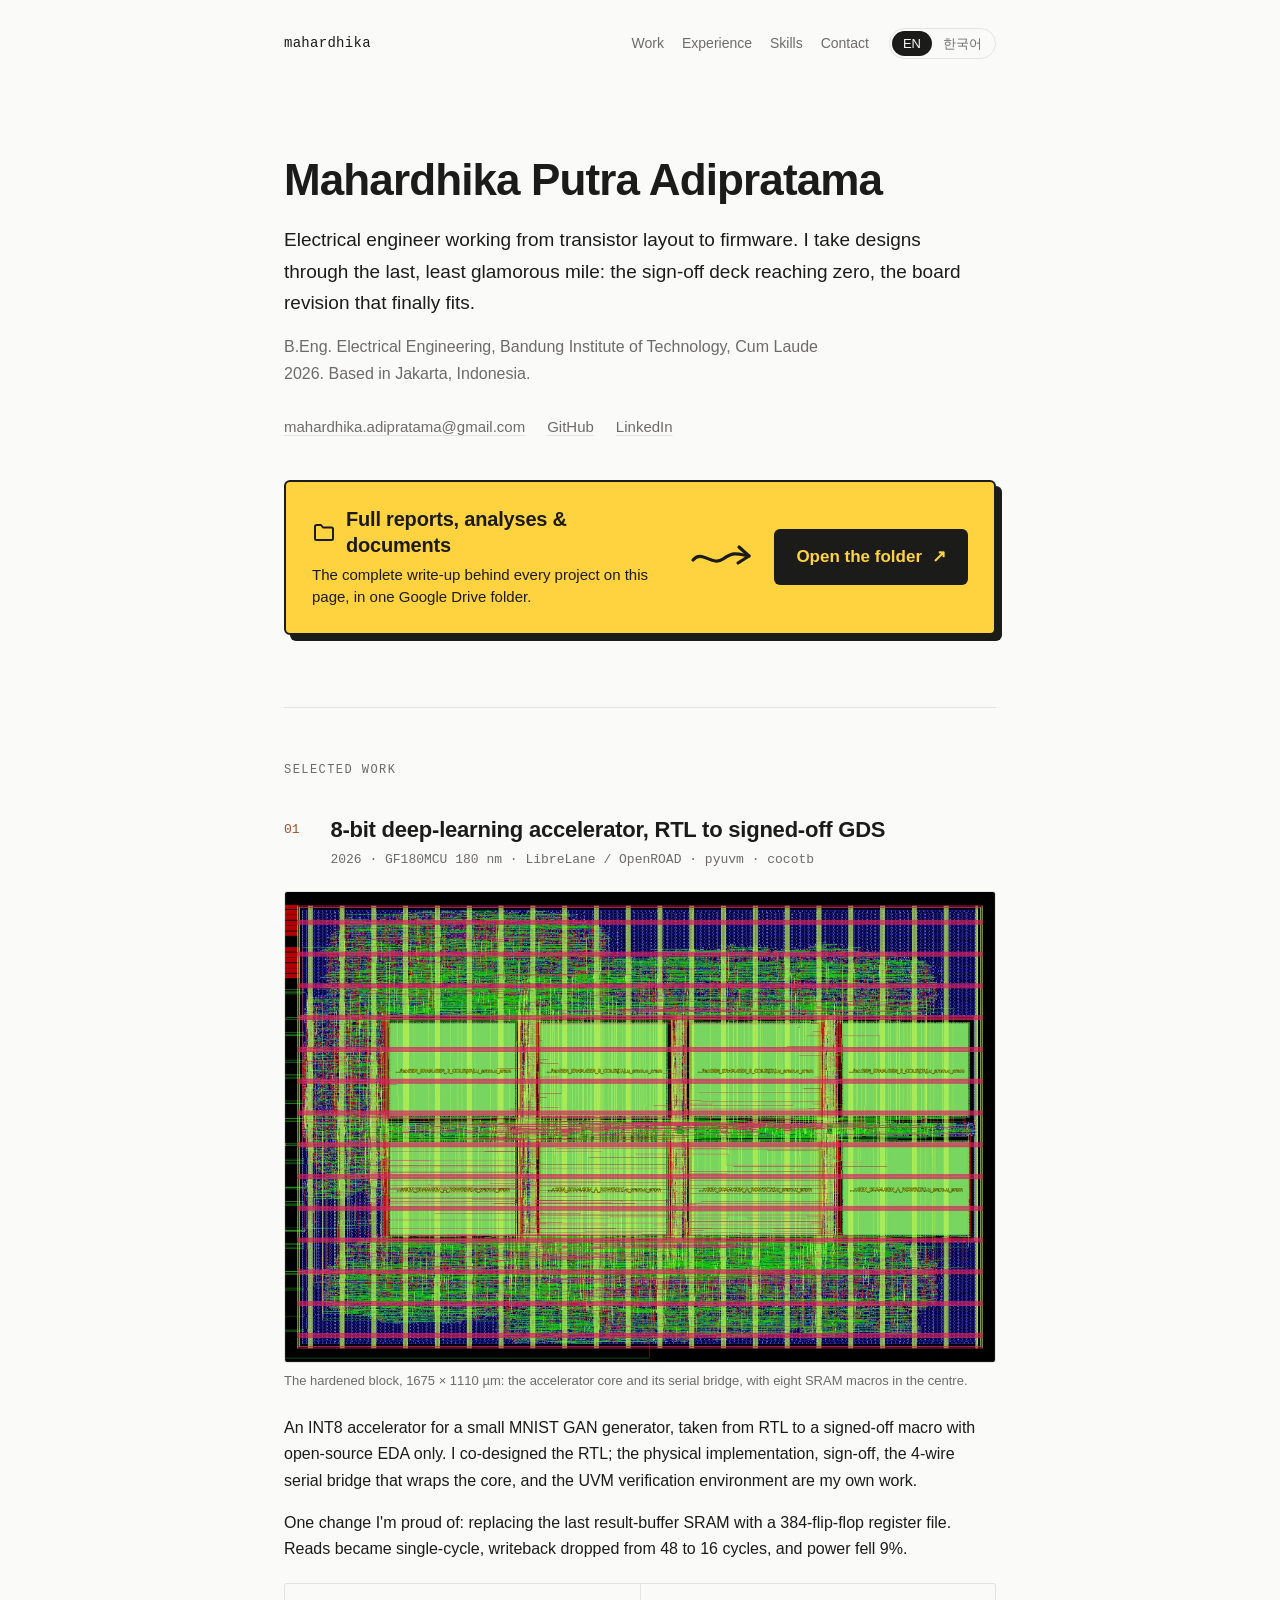
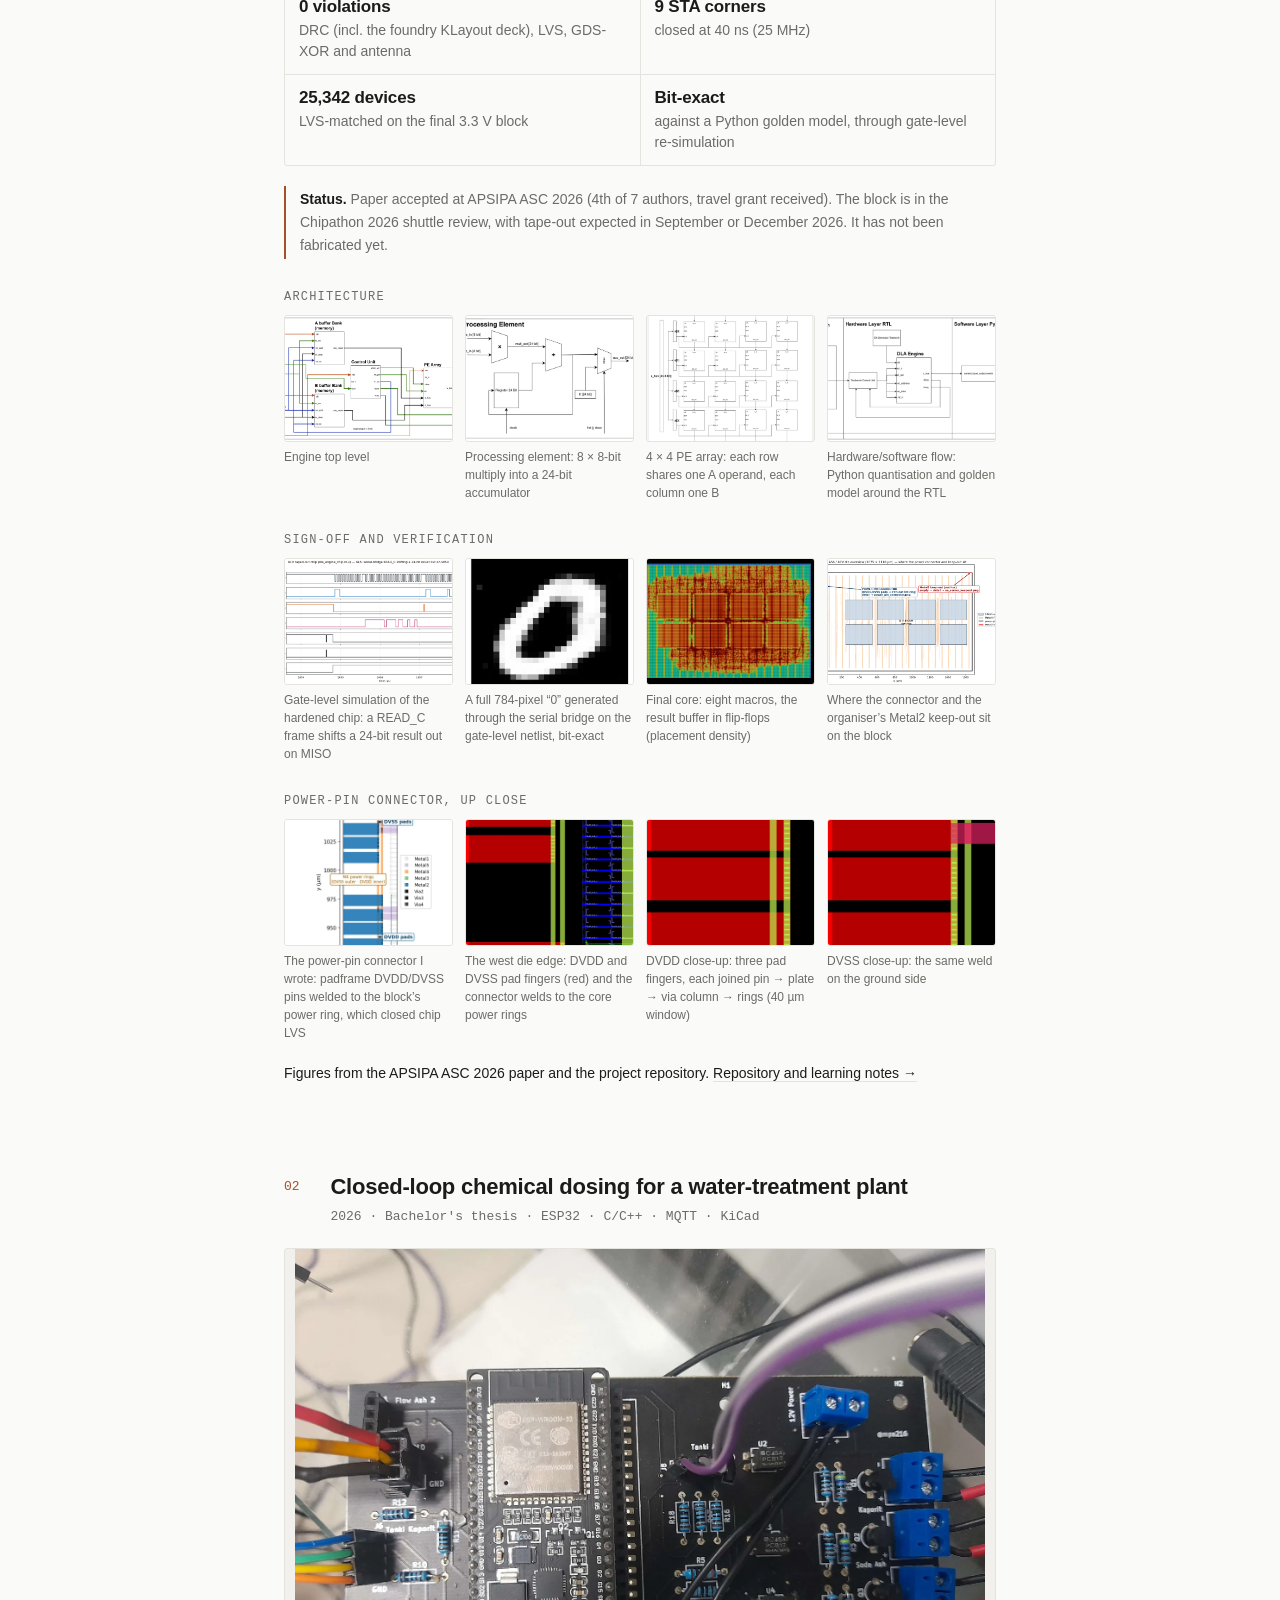
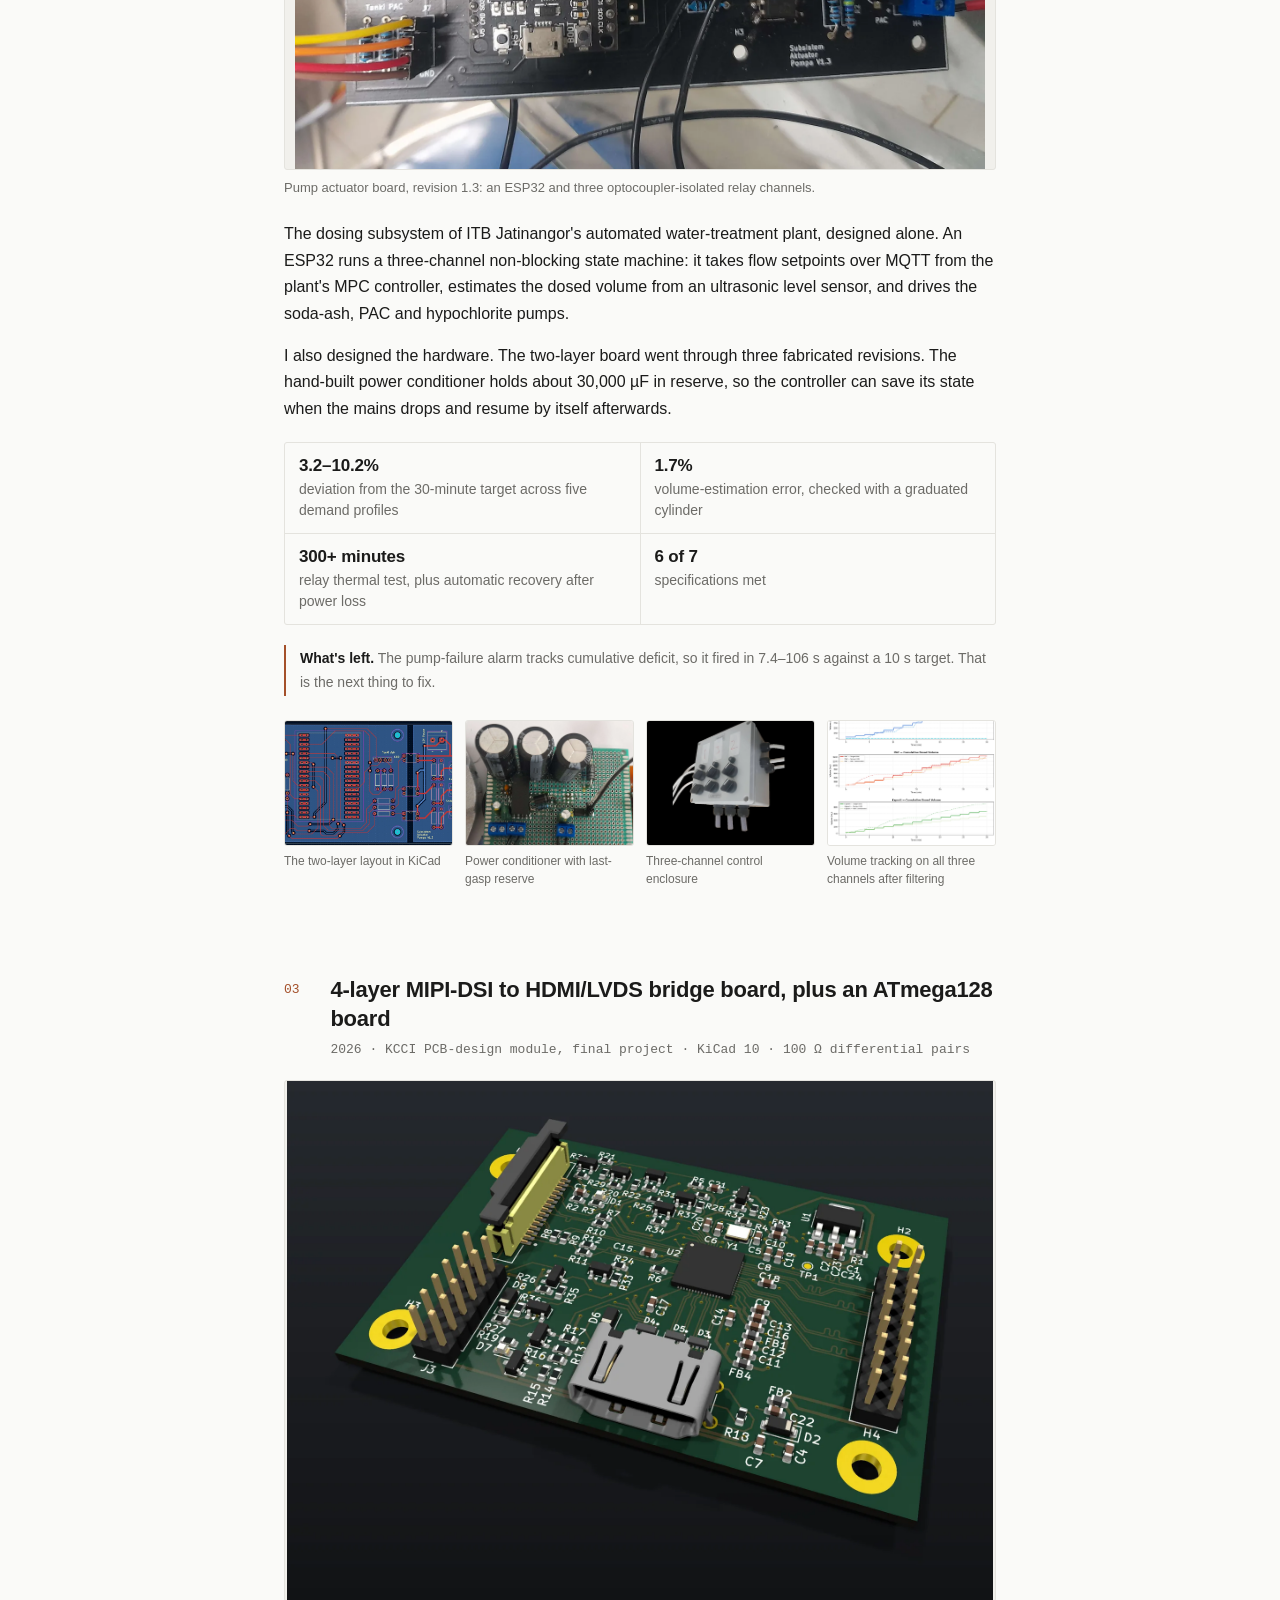
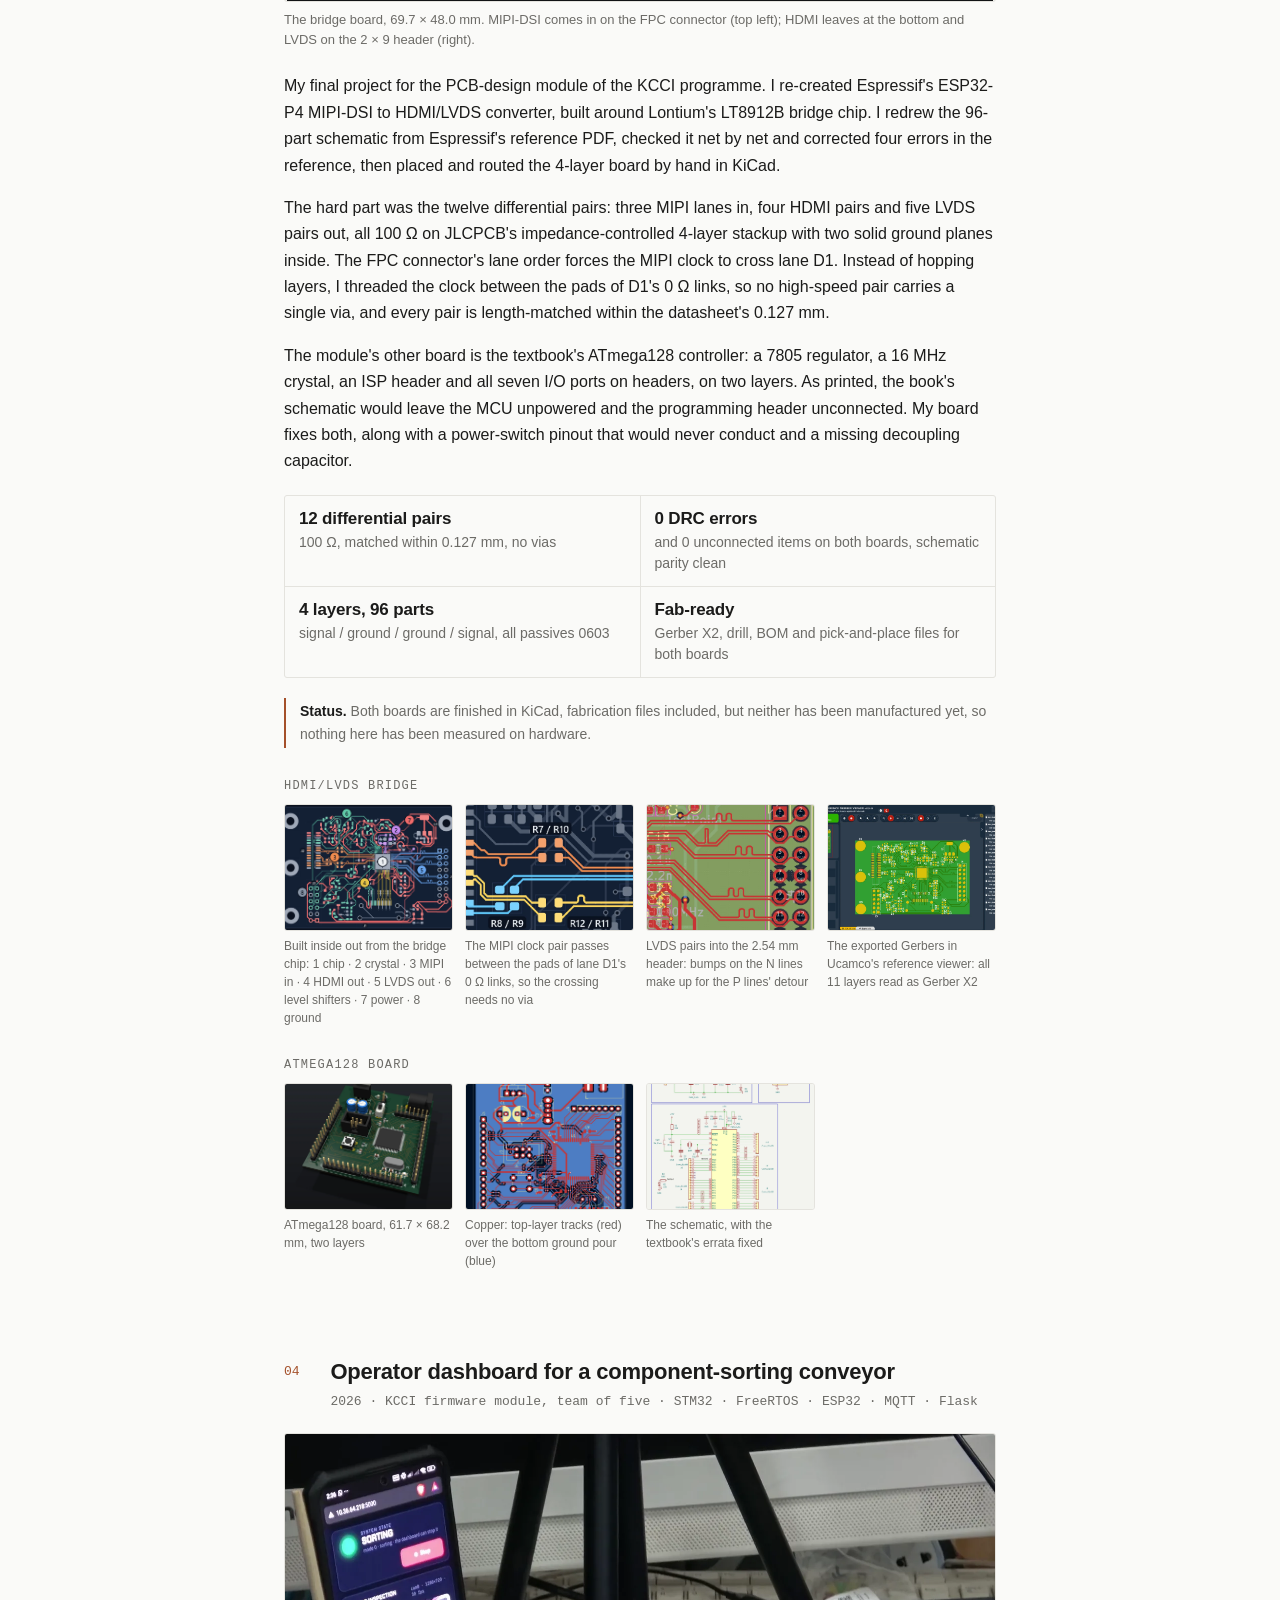
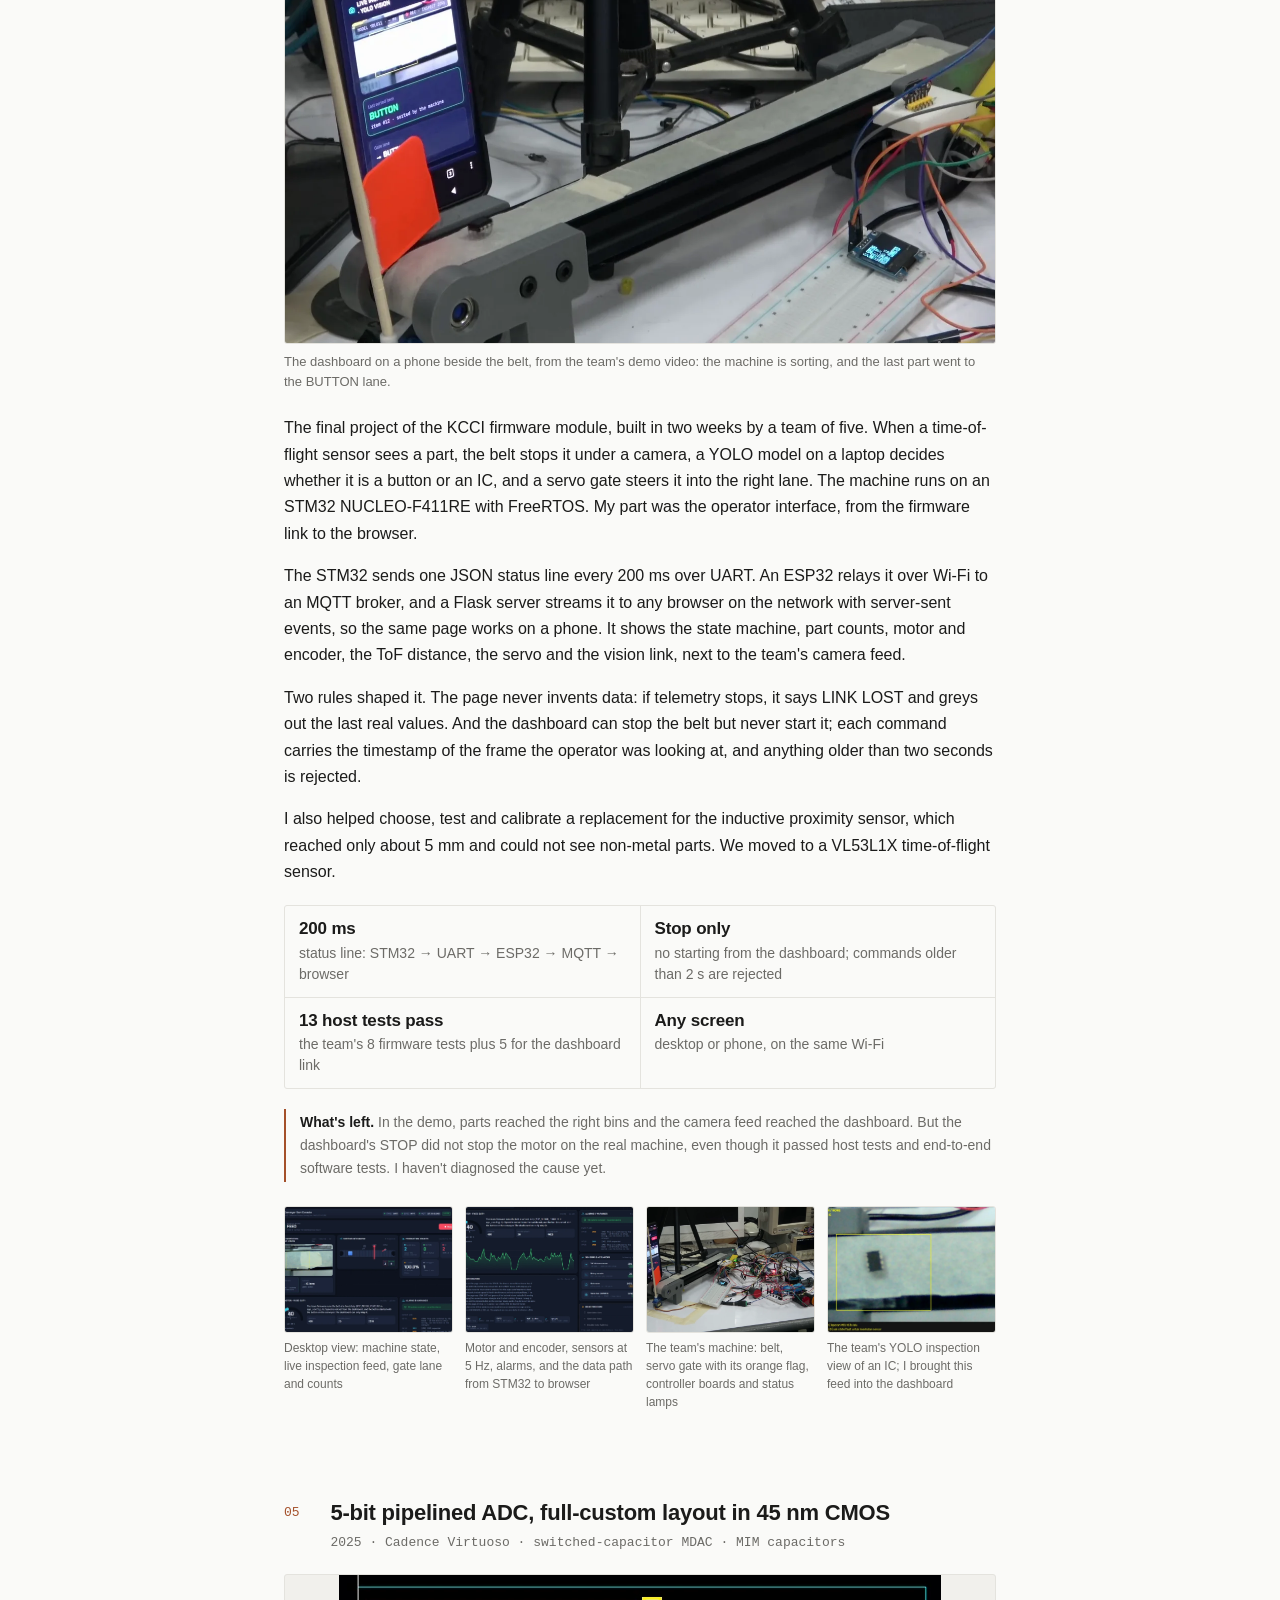
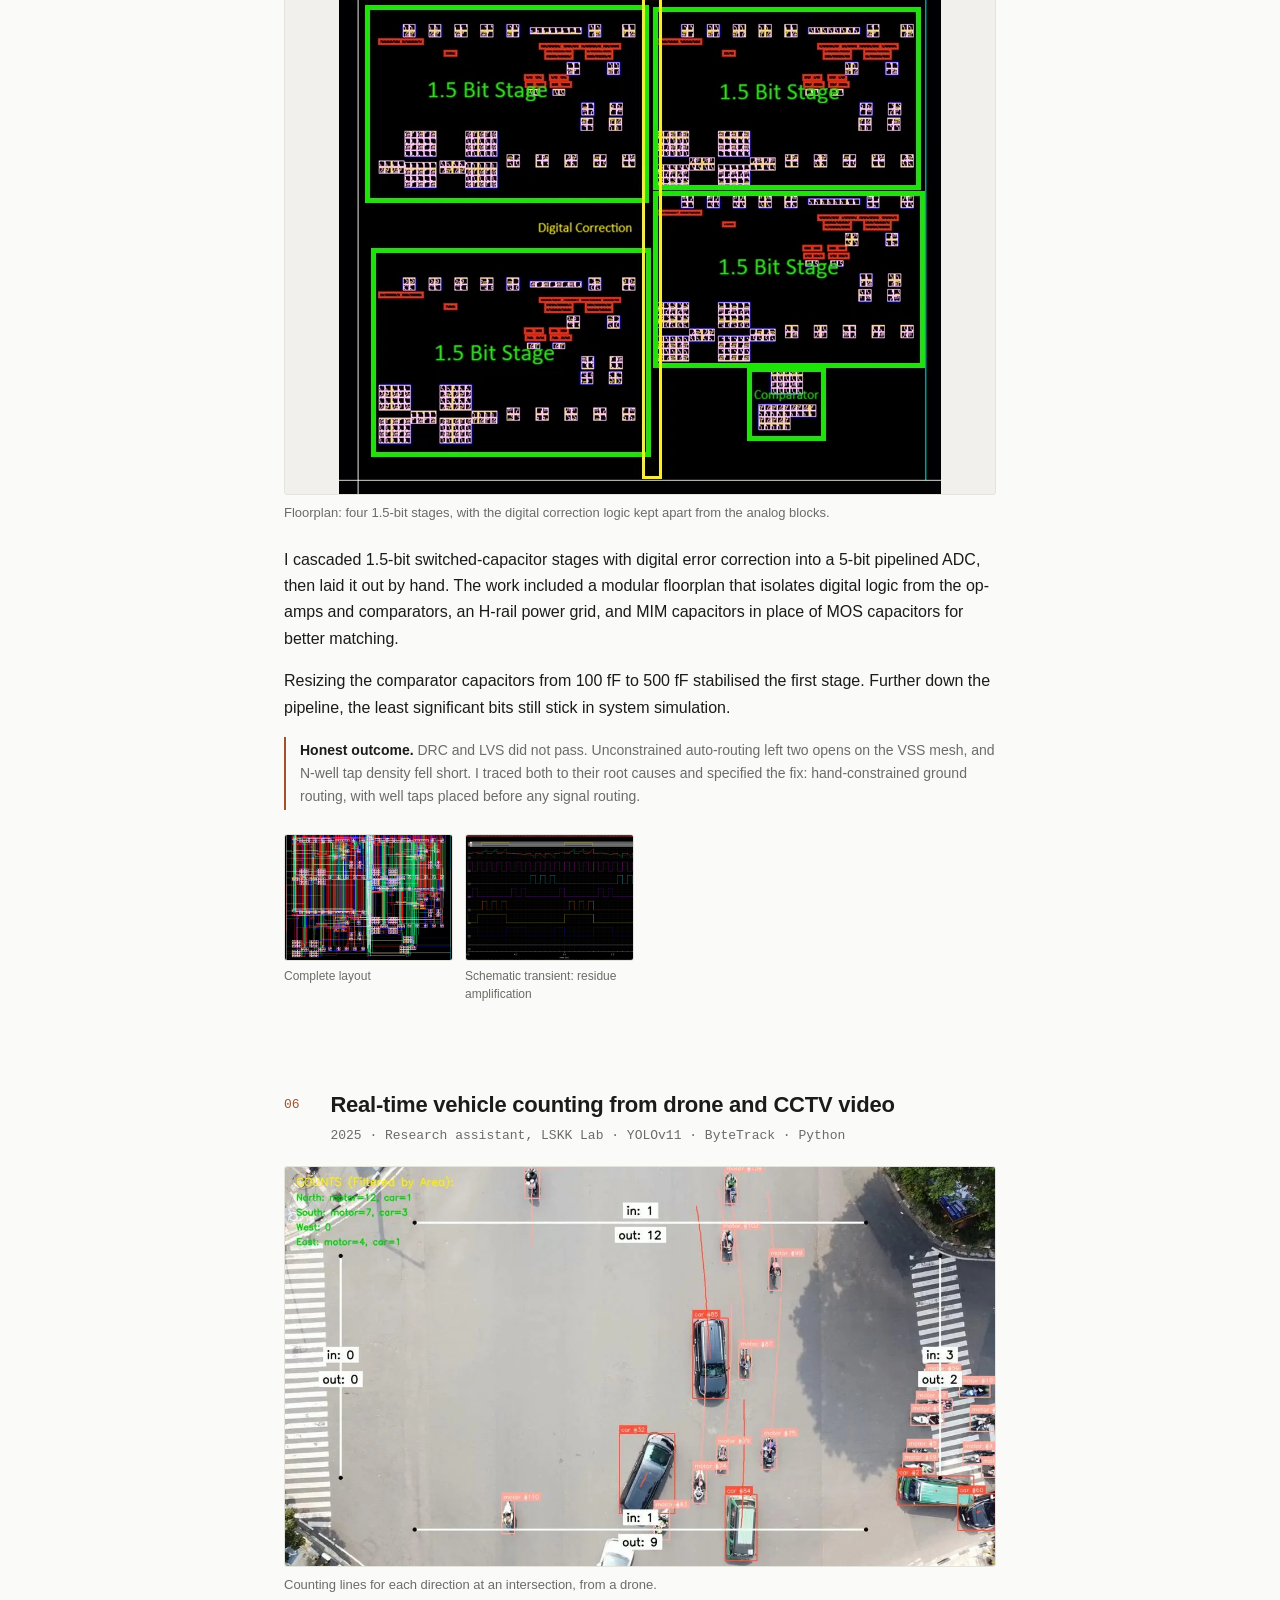
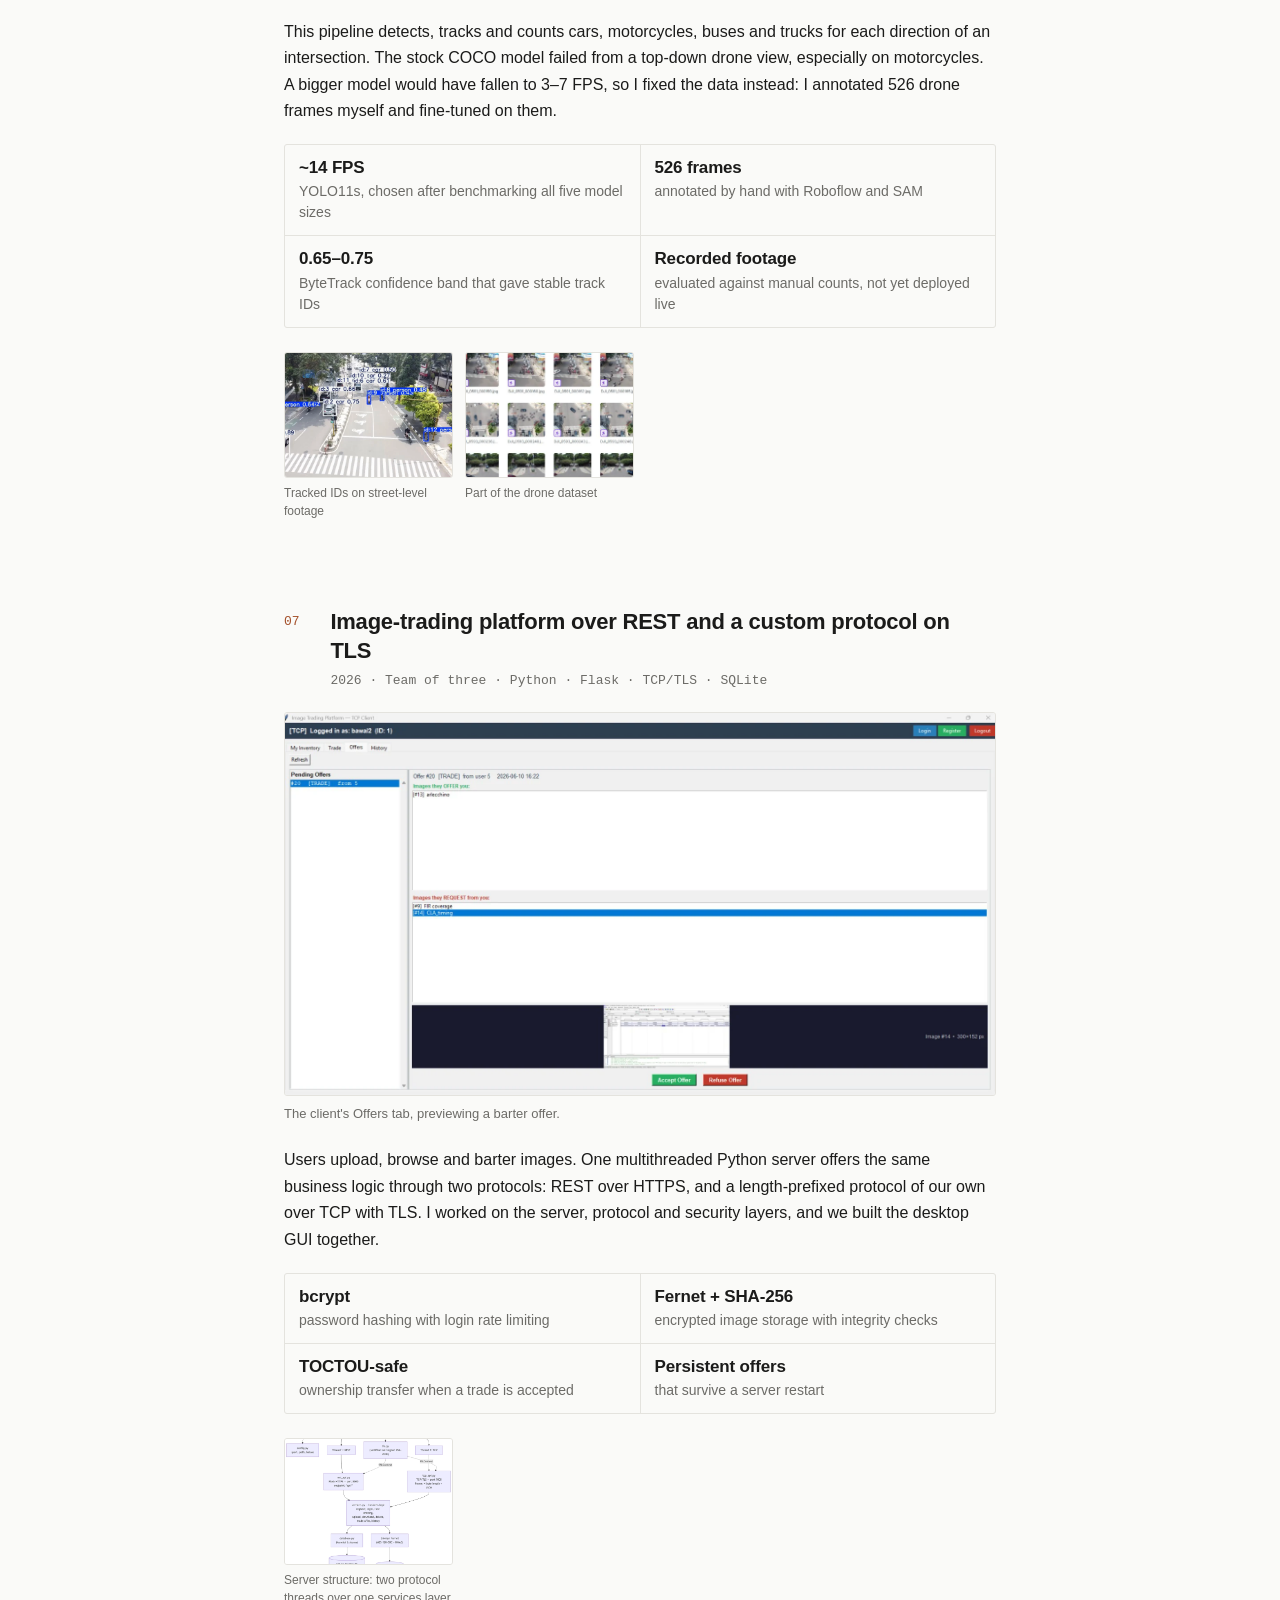
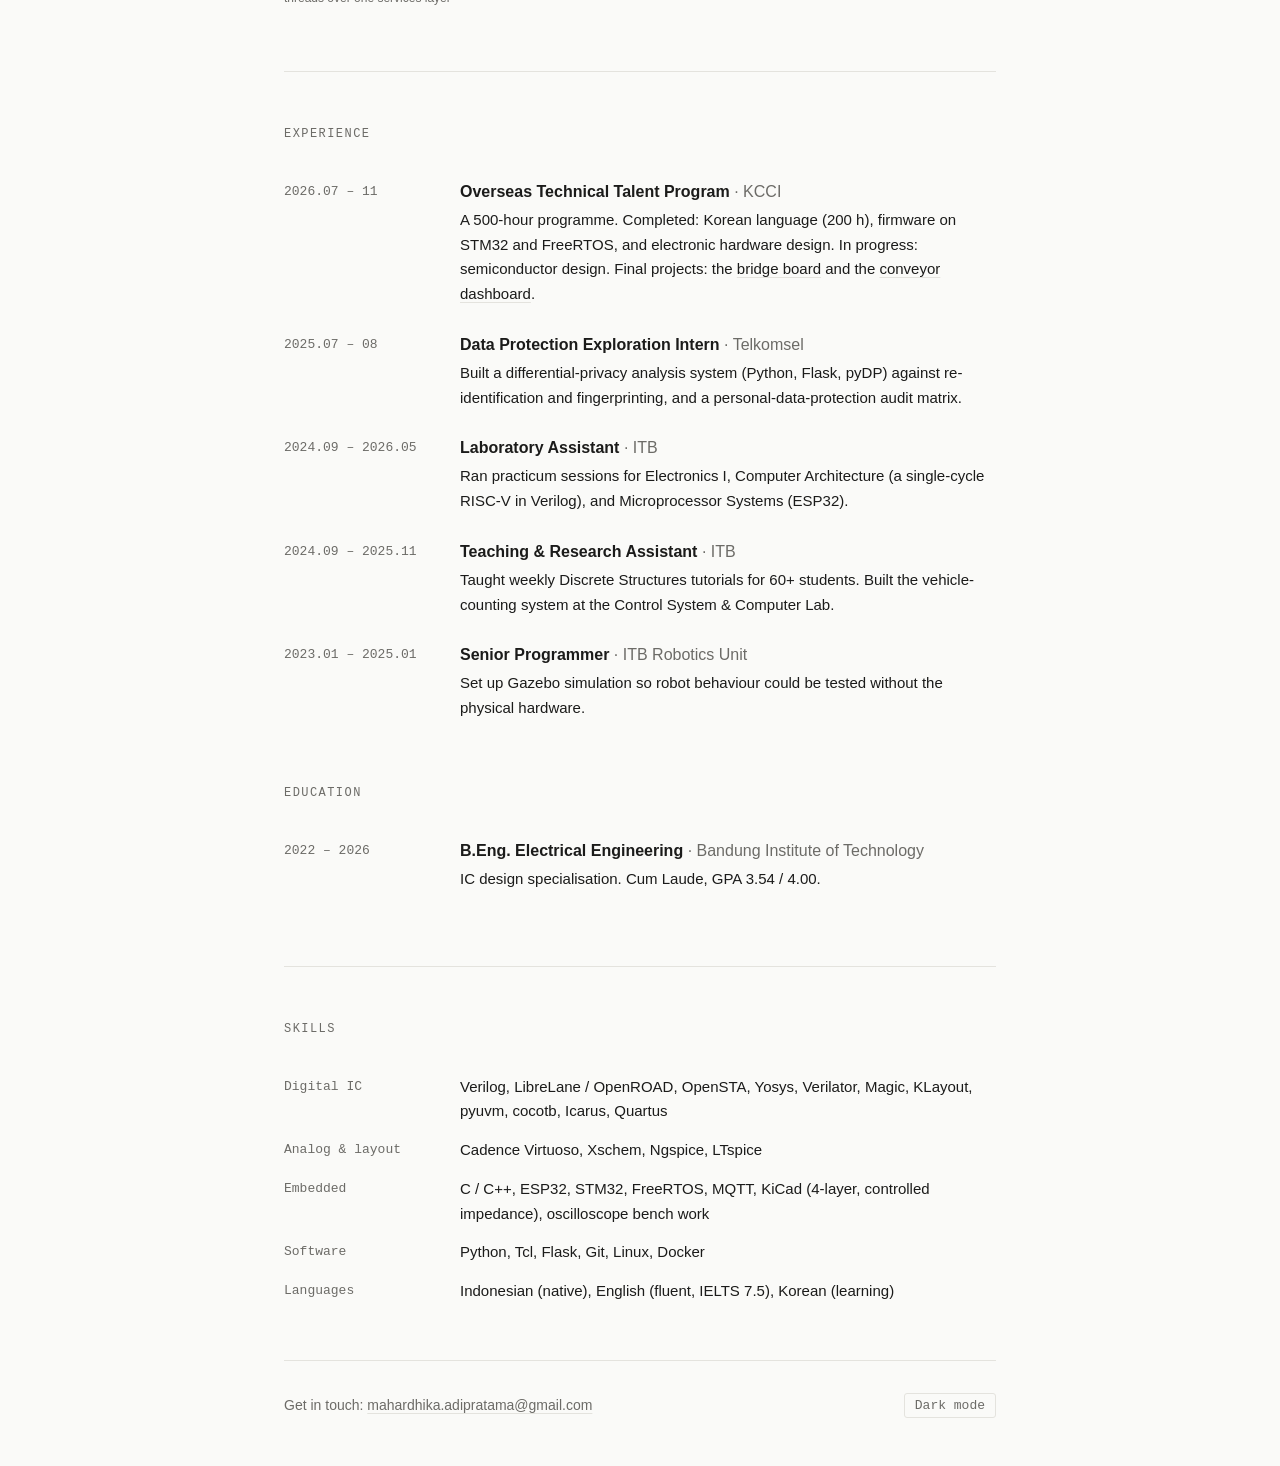
==== commit 3446913b: "Add the KCCI PCB boards and the conveyor dashboard as projects 03 and 04 - 03: 4-layer MIPI-DSI to H" ====
--- a/index.html
+++ b/index.html
@@ -201,9 +201,123 @@
       </article>
 
       <!-- 03 -->
+      <article class="project" id="pcb">
+        <div class="p-head">
+          <span class="p-num">03</span>
+          <div>
+            <h2><span lang="en">4-layer MIPI-DSI to HDMI/LVDS bridge board, plus an ATmega128 board</span><span lang="ko">4층 MIPI-DSI → HDMI/LVDS 브리지 보드와 ATmega128 보드</span></h2>
+          </div>
+          <p class="p-meta">2026 · <span lang="en">KCCI PCB-design module, final project</span><span lang="ko">KCCI PCB 설계 과정 최종 프로젝트</span> · KiCad 10 · <span lang="en">100 Ω differential pairs</span><span lang="ko">100 Ω 차동 페어</span></p>
+        </div>
+
+        <figure class="lead-shot">
+          <button class="shot" type="button"><img src="assets/img/pcb-hdmi.webp" width="1600" height="1180" alt="3D render of the bridge board: an FPC connector at the top left, the bridge chip in the centre, an HDMI connector at the bottom and an LVDS header on the right"></button>
+          <figcaption><span lang="en">The bridge board, 69.7 × 48.0 mm. MIPI-DSI comes in on the FPC connector (top left); HDMI leaves at the bottom and LVDS on the 2 × 9 header (right).</span><span lang="ko">브리지 보드(69.7 × 48.0 mm). 왼쪽 위 FPC 커넥터로 MIPI-DSI가 들어오고, 아래쪽으로 HDMI, 오른쪽 2 × 9 헤더로 LVDS가 나갑니다.</span></figcaption>
+        </figure>
+
+        <div class="p-body">
+          <p><span lang="en">My final project for the PCB-design module of the KCCI programme. I re-created Espressif's ESP32-P4 MIPI-DSI to HDMI/LVDS converter, built around Lontium's LT8912B bridge chip. I redrew the 96-part schematic from Espressif's reference PDF, checked it net by net and corrected four errors in the reference, then placed and routed the 4-layer board by hand in KiCad.</span><span lang="ko">KCCI 프로그램 PCB 설계 과정의 최종 프로젝트입니다. Lontium LT8912B 브리지 칩을 쓰는 Espressif의 ESP32-P4용 MIPI-DSI → HDMI/LVDS 변환 보드를 재현했습니다. Espressif 레퍼런스 PDF를 보고 부품 96개의 회로도를 다시 그려 넷 단위로 대조하면서 레퍼런스의 오류 4건을 바로잡았고, 4층 보드의 배치와 배선은 KiCad에서 자동 배선 없이 직접 진행했습니다.</span></p>
+          <p><span lang="en">The hard part was the twelve differential pairs: three MIPI lanes in, four HDMI pairs and five LVDS pairs out, all 100 Ω on JLCPCB's impedance-controlled 4-layer stackup with two solid ground planes inside. The FPC connector's lane order forces the MIPI clock to cross lane D1. Instead of hopping layers, I threaded the clock between the pads of D1's 0 Ω links, so no high-speed pair carries a single via, and every pair is length-matched within the datasheet's 0.127 mm.</span><span lang="ko">가장 어려웠던 부분은 차동 페어 12쌍이었습니다. 입력은 MIPI 레인 3개, 출력은 HDMI 4쌍과 LVDS 5쌍이며, 모두 내층 두 개를 GND 플레인으로 쓴 JLCPCB의 4층 임피던스 제어 스택업에서 100 Ω으로 맞췄습니다. FPC 커넥터의 레인 순서 때문에 MIPI 클럭은 D1 레인과 교차할 수밖에 없었는데, 층을 바꾸는 대신 D1의 0 Ω 링크 패드 사이로 클럭을 통과시켰습니다. 그 결과 고속 페어에는 비아가 하나도 없으며, 모든 페어의 길이를 데이터시트 기준인 0.127 mm 이내로 맞췄습니다.</span></p>
+          <p><span lang="en">The module's other board is the textbook's ATmega128 controller: a 7805 regulator, a 16 MHz crystal, an ISP header and all seven I/O ports on headers, on two layers. As printed, the book's schematic would leave the MCU unpowered and the programming header unconnected. My board fixes both, along with a power-switch pinout that would never conduct and a missing decoupling capacitor.</span><span lang="ko">같은 과정의 또 다른 보드는 교재의 ATmega128 컨트롤러입니다. 7805 레귤레이터, 16 MHz 크리스털, ISP 헤더, I/O 포트 7개 전체를 헤더로 뺀 2층 보드입니다. 교재 회로도를 그대로 따르면 MCU에 전원이 들어가지 않고 프로그래밍 헤더도 MCU와 연결되지 않습니다. 제 보드에서는 이 두 문제와 함께, 전혀 도통하지 않는 전원 스위치 핀 배치와 빠진 디커플링 커패시터도 바로잡았습니다.</span></p>
+          <ul class="facts">
+            <li><span lang="en"><b>12 differential pairs</b>100 Ω, matched within 0.127 mm, no vias</span><span lang="ko"><b>차동 페어 12쌍</b>100 Ω, 길이 오차 0.127 mm 이내, 비아 없음</span></li>
+            <li><span lang="en"><b>0 DRC errors</b>and 0 unconnected items on both boards, schematic parity clean</span><span lang="ko"><b>DRC 오류 0건</b>두 보드 모두 미연결 0건, 회로도-PCB 일치</span></li>
+            <li><span lang="en"><b>4 layers, 96 parts</b>signal / ground / ground / signal, all passives 0603</span><span lang="ko"><b>4층, 부품 96개</b>신호 / GND / GND / 신호, 수동소자 전부 0603</span></li>
+            <li><span lang="en"><b>Fab-ready</b>Gerber X2, drill, BOM and pick-and-place files for both boards</span><span lang="ko"><b>제작 준비 완료</b>두 보드 모두 거버(X2)·드릴·BOM·부품 좌표 파일 출력</span></li>
+          </ul>
+          <p class="note"><span lang="en"><strong>Status.</strong> Both boards are finished in KiCad, fabrication files included, but neither has been manufactured yet, so nothing here has been measured on hardware.</span><span lang="ko"><strong>현황.</strong> 두 보드 모두 KiCad 설계와 제작 파일까지 완료했지만, 아직 실제로 제작하지 않아 하드웨어에서 측정한 결과는 없습니다.</span></p>
+        </div>
+
+        <p class="gallery-label"><span lang="en">HDMI/LVDS bridge</span><span lang="ko">HDMI/LVDS 브리지</span></p>
+        <div class="gallery">
+          <figure>
+            <button class="shot" type="button"><img src="assets/img/pcb-map.webp" width="1600" height="1074" loading="lazy" alt="Board map with nets coloured by block and numbered in the order they were placed and routed"></button>
+            <figcaption><span lang="en">Built inside out from the bridge chip: 1 chip · 2 crystal · 3 MIPI in · 4 HDMI out · 5 LVDS out · 6 level shifters · 7 power · 8 ground</span><span lang="ko">브리지 칩에서 바깥쪽으로 진행한 순서: 1 칩 · 2 크리스털 · 3 MIPI 입력 · 4 HDMI 출력 · 5 LVDS 출력 · 6 레벨 시프터 · 7 전원 · 8 GND</span></figcaption>
+          </figure>
+          <figure>
+            <button class="shot" type="button"><img src="assets/img/pcb-mipi.webp" width="1600" height="645" loading="lazy" alt="Close-up of the MIPI lanes: the clock pair passing between the pads of the D1 zero-ohm links"></button>
+            <figcaption><span lang="en">The MIPI clock pair passes between the pads of lane D1's 0 Ω links, so the crossing needs no via</span><span lang="ko">MIPI 클럭 페어가 D1 레인 0 Ω 링크의 패드 사이를 지나, 교차 구간에도 비아가 없음</span></figcaption>
+          </figure>
+          <figure>
+            <button class="shot" type="button"><img src="assets/img/pcb-lvds.webp" width="926" height="804" loading="lazy" alt="LVDS pairs entering the 2 by 9 header, with serpentine length-matching bumps on one line of each pair"></button>
+            <figcaption><span lang="en">LVDS pairs into the 2.54 mm header: bumps on the N lines make up for the P lines' detour</span><span lang="ko">2.54 mm 헤더로 들어가는 LVDS 페어: P 라인이 돌아가는 길이를 N 라인의 미앤더로 보상</span></figcaption>
+          </figure>
+          <figure>
+            <button class="shot" type="button"><img src="assets/img/pcb-gerber.webp" width="1600" height="825" loading="lazy" alt="Ucamco reference Gerber viewer showing the board and its list of layers"></button>
+            <figcaption><span lang="en">The exported Gerbers in Ucamco's reference viewer: all 11 layers read as Gerber X2</span><span lang="ko">Ucamco 레퍼런스 뷰어로 확인한 거버 파일: 11개 층 모두 Gerber X2로 인식</span></figcaption>
+          </figure>
+        </div>
+
+        <p class="gallery-label"><span lang="en">ATmega128 board</span><span lang="ko">ATmega128 보드</span></p>
+        <div class="gallery">
+          <figure>
+            <button class="shot" type="button"><img src="assets/img/pcb-m128.webp" width="1400" height="1369" loading="lazy" alt="3D render of the ATmega128 board with a TO-220 regulator, an ISP header and pin headers along the edges"></button>
+            <figcaption><span lang="en">ATmega128 board, 61.7 × 68.2 mm, two layers</span><span lang="ko">ATmega128 보드(61.7 × 68.2 mm, 2층)</span></figcaption>
+          </figure>
+          <figure>
+            <button class="shot" type="button"><img src="assets/img/pcb-m128-layout.webp" width="1400" height="1535" loading="lazy" alt="Copper layout of the ATmega128 board: red top-layer tracks over a blue bottom-layer ground pour"></button>
+            <figcaption><span lang="en">Copper: top-layer tracks (red) over the bottom ground pour (blue)</span><span lang="ko">동박: 상면 배선(빨강)과 하면 GND 폴리곤(파랑)</span></figcaption>
+          </figure>
+          <figure>
+            <button class="shot" type="button"><img src="assets/img/pcb-m128-sch.webp" width="1600" height="1818" loading="lazy" alt="Schematic of the ATmega128 board: power input and regulator, ISP header, and the microcontroller with its port headers"></button>
+            <figcaption><span lang="en">The schematic, with the textbook's errata fixed</span><span lang="ko">교재의 오류를 바로잡은 회로도</span></figcaption>
+          </figure>
+        </div>
+      </article>
+
+      <!-- 04 -->
+      <article class="project" id="conveyor">
+        <div class="p-head">
+          <span class="p-num">04</span>
+          <div>
+            <h2><span lang="en">Operator dashboard for a component-sorting conveyor</span><span lang="ko">부품 분류 컨베이어의 운전원 대시보드</span></h2>
+          </div>
+          <p class="p-meta">2026 · <span lang="en">KCCI firmware module, team of five</span><span lang="ko">KCCI 펌웨어 과정, 5인 팀</span> · STM32 · FreeRTOS · ESP32 · MQTT · Flask</p>
+        </div>
+
+        <figure class="lead-shot">
+          <button class="shot" type="button"><img src="assets/img/conv-phone.webp" width="1400" height="1004" alt="A phone propped beside the conveyor belt showing the dashboard: state SORTING, the live camera panel and the last sorted item, a button"></button>
+          <figcaption><span lang="en">The dashboard on a phone beside the belt, from the team's demo video: the machine is sorting, and the last part went to the BUTTON lane.</span><span lang="ko">팀 시연 영상 속, 벨트 옆 휴대폰에 띄운 대시보드: 기계는 분류 중이고, 마지막 부품은 BUTTON 레인으로 분류되었습니다.</span></figcaption>
+        </figure>
+
+        <div class="p-body">
+          <p><span lang="en">The final project of the KCCI firmware module, built in two weeks by a team of five. When a time-of-flight sensor sees a part, the belt stops it under a camera, a YOLO model on a laptop decides whether it is a button or an IC, and a servo gate steers it into the right lane. The machine runs on an STM32 NUCLEO-F411RE with FreeRTOS. My part was the operator interface, from the firmware link to the browser.</span><span lang="ko">KCCI 펌웨어 과정의 최종 프로젝트로, 5인 팀이 2주 동안 만들었습니다. ToF 센서가 부품을 감지하면 벨트가 카메라 아래에서 멈추고, 노트북의 YOLO 모델이 버튼인지 IC인지 판별한 뒤, 서보 게이트가 알맞은 레인으로 보냅니다. 기계는 FreeRTOS를 올린 STM32 NUCLEO-F411RE로 동작합니다. 저는 펌웨어 쪽 링크부터 브라우저 화면까지, 운전원 인터페이스 전체를 맡았습니다.</span></p>
+          <p><span lang="en">The STM32 sends one JSON status line every 200 ms over UART. An ESP32 relays it over Wi-Fi to an MQTT broker, and a Flask server streams it to any browser on the network with server-sent events, so the same page works on a phone. It shows the state machine, part counts, motor and encoder, the ToF distance, the servo and the vision link, next to the team's camera feed.</span><span lang="ko">STM32가 200 ms마다 JSON 상태 한 줄을 UART로 보내면, ESP32가 이를 Wi-Fi로 MQTT 브로커에 중계하고, Flask 서버가 SSE(server-sent events)로 같은 네트워크의 브라우저에 실시간 전송합니다. 그래서 같은 화면을 휴대폰에서도 볼 수 있습니다. 화면에는 상태머신, 부품 수량, 모터와 인코더, ToF 거리, 서보, 비전 링크 상태가 팀의 카메라 영상과 함께 표시됩니다.</span></p>
+          <p><span lang="en">Two rules shaped it. The page never invents data: if telemetry stops, it says LINK LOST and greys out the last real values. And the dashboard can stop the belt but never start it; each command carries the timestamp of the frame the operator was looking at, and anything older than two seconds is rejected.</span><span lang="ko">설계 원칙은 두 가지였습니다. 첫째, 화면은 데이터를 지어내지 않습니다. 텔레메트리가 끊기면 LINK LOST를 표시하고 마지막 실제 값을 회색으로 표시합니다. 둘째, 대시보드는 벨트를 멈출 수만 있고 기동할 수는 없습니다. 모든 명령에는 운전원이 보고 있던 프레임의 타임스탬프가 붙고, 2초보다 오래된 명령은 거부됩니다.</span></p>
+          <p><span lang="en">I also helped choose, test and calibrate a replacement for the inductive proximity sensor, which reached only about 5 mm and could not see non-metal parts. We moved to a VL53L1X time-of-flight sensor.</span><span lang="ko">또한 유도형 근접 센서를 대체할 센서의 선정·시험·보정에도 참여했습니다. 기존 센서는 감지 거리가 약 5 mm에 불과하고 비금속 부품을 감지하지 못해, VL53L1X ToF 센서로 교체했습니다.</span></p>
+          <ul class="facts">
+            <li><span lang="en"><b>200 ms</b>status line: STM32 → UART → ESP32 → MQTT → browser</span><span lang="ko"><b>200 ms</b>주기 상태 전송: STM32 → UART → ESP32 → MQTT → 브라우저</span></li>
+            <li><span lang="en"><b>Stop only</b>no starting from the dashboard; commands older than 2 s are rejected</span><span lang="ko"><b>정지 전용</b>대시보드에서는 기동 불가, 2초가 지난 명령은 거부</span></li>
+            <li><span lang="en"><b>13 host tests pass</b>the team's 8 firmware tests plus 5 for the dashboard link</span><span lang="ko"><b>호스트 테스트 13건 통과</b>팀 펌웨어 테스트 8건과 대시보드 링크 테스트 5건</span></li>
+            <li><span lang="en"><b>Any screen</b>desktop or phone, on the same Wi-Fi</span><span lang="ko"><b>어떤 화면에서든</b>같은 Wi-Fi의 PC·휴대폰에서 접속</span></li>
+          </ul>
+          <p class="note"><span lang="en"><strong>What's left.</strong> In the demo, parts reached the right bins and the camera feed reached the dashboard. But the dashboard's STOP did not stop the motor on the real machine, even though it passed host tests and end-to-end software tests. I haven't diagnosed the cause yet.</span><span lang="ko"><strong>남은 과제.</strong> 시연에서 부품은 알맞은 통으로 분류되었고 카메라 영상도 대시보드에 표시되었습니다. 그러나 대시보드의 STOP은 호스트 테스트와 소프트웨어 종단 간 테스트를 통과했는데도 실제 기계에서는 모터를 멈추지 못했습니다. 원인은 아직 진단하지 못했습니다.</span></p>
+        </div>
+
+        <div class="gallery">
+          <figure>
+            <button class="shot" type="button"><img src="assets/img/conv-dash.webp" width="1120" height="630" loading="lazy" alt="Desktop dashboard with the machine state, a live camera panel, the sorting mechanism and production counts"></button>
+            <figcaption><span lang="en">Desktop view: machine state, live inspection feed, gate lane and counts</span><span lang="ko">데스크톱 화면: 기계 상태, 실시간 검사 영상, 게이트 레인, 수량</span></figcaption>
+          </figure>
+          <figure>
+            <button class="shot" type="button"><img src="assets/img/conv-dash-detail.webp" width="1134" height="647" loading="lazy" alt="Lower half of the dashboard: motor gauge and encoder graph, alarms, sensor readings and the MQTT data path"></button>
+            <figcaption><span lang="en">Motor and encoder, sensors at 5 Hz, alarms, and the data path from STM32 to browser</span><span lang="ko">모터·인코더, 5 Hz 센서 값, 알람, STM32에서 브라우저까지의 데이터 경로</span></figcaption>
+          </figure>
+          <figure>
+            <button class="shot" type="button"><img src="assets/img/conv-bench.webp" width="1600" height="929" loading="lazy" alt="The conveyor on the lab bench with the servo gate, wiring, an OLED display and three status lamps"></button>
+            <figcaption><span lang="en">The team's machine: belt, servo gate with its orange flag, controller boards and status lamps</span><span lang="ko">팀의 기계: 벨트, 주황색 깃발을 단 서보 게이트, 제어 보드, 상태 표시등</span></figcaption>
+          </figure>
+          <figure>
+            <button class="shot" type="button"><img src="assets/img/conv-vision.webp" width="1120" height="629" loading="lazy" alt="Camera view from the vision app: an IC inside the yellow inspection zone"></button>
+            <figcaption><span lang="en">The team's YOLO inspection view of an IC; I brought this feed into the dashboard</span><span lang="ko">팀의 YOLO 검사 화면(IC). 이 영상을 대시보드로 가져오는 부분을 맡았습니다</span></figcaption>
+          </figure>
+        </div>
+      </article>
+
+      <!-- 05 -->
       <article class="project" id="adc">
         <div class="p-head">
-          <span class="p-num">03</span>
+          <span class="p-num">05</span>
           <div>
             <h2><span lang="en">5-bit pipelined ADC, full-custom layout in 45 nm CMOS</span><span lang="ko">45 nm CMOS 5비트 파이프라인 ADC 풀커스텀 레이아웃</span></h2>
           </div>
@@ -233,10 +347,10 @@
         </div>
       </article>
 
-      <!-- 04 -->
+      <!-- 06 -->
       <article class="project" id="counting">
         <div class="p-head">
-          <span class="p-num">04</span>
+          <span class="p-num">06</span>
           <div>
             <h2><span lang="en">Real-time vehicle counting from drone and CCTV video</span><span lang="ko">드론·CCTV 영상 기반 실시간 차량 계수</span></h2>
           </div>
@@ -270,10 +384,10 @@
         </div>
       </article>
 
-      <!-- 05 -->
+      <!-- 07 -->
       <article class="project" id="trading">
         <div class="p-head">
-          <span class="p-num">05</span>
+          <span class="p-num">07</span>
           <div>
             <h2><span lang="en">Image-trading platform over REST and a custom protocol on TLS</span><span lang="ko">REST·자체 프로토콜(TLS) 기반 이미지 거래 플랫폼</span></h2>
           </div>
@@ -311,7 +425,7 @@
           <span class="when">2026.07 – 11</span>
           <div>
             <h3><span lang="en">Overseas Technical Talent Program</span><span lang="ko">해외전문기술인력 유치사업</span> <span class="org">· <span lang="en">KCCI</span><span lang="ko">대한상공회의소</span></span></h3>
-            <p><span lang="en">A 500-hour programme: Korean language (200 h, completed), plus firmware on STM32 and FreeRTOS, electronic hardware design, and semiconductor design.</span><span lang="ko">총 500시간 과정: 한국어 200시간(이수 완료), STM32·FreeRTOS 펌웨어, 전자 하드웨어 설계, 반도체 설계.</span></p>
+            <p><span lang="en">A 500-hour programme. Completed: Korean language (200 h), firmware on STM32 and FreeRTOS, and electronic hardware design. In progress: semiconductor design. Final projects: the <a href="#pcb">bridge board</a> and the <a href="#conveyor">conveyor dashboard</a>.</span><span lang="ko">총 500시간 과정. 이수 완료: 한국어(200시간), STM32·FreeRTOS 펌웨어, 전자 하드웨어 설계. 진행 중: 반도체 설계. 최종 프로젝트: <a href="#pcb">브리지 보드</a>, <a href="#conveyor">컨베이어 대시보드</a>.</span></p>
           </div>
         </li>
         <li>
@@ -364,7 +478,7 @@
         <dt><span lang="en">Analog &amp; layout</span><span lang="ko">아날로그·레이아웃</span></dt>
         <dd>Cadence Virtuoso, Xschem, Ngspice, LTspice</dd>
         <dt><span lang="en">Embedded</span><span lang="ko">임베디드</span></dt>
-        <dd>C / C++, ESP32, STM32, MQTT, KiCad, <span lang="en">oscilloscope bench work</span><span lang="ko">오실로스코프 계측</span></dd>
+        <dd>C / C++, ESP32, STM32, FreeRTOS, MQTT, KiCad <span lang="en">(4-layer, controlled impedance)</span><span lang="ko">(4층, 임피던스 제어)</span>, <span lang="en">oscilloscope bench work</span><span lang="ko">오실로스코프 계측</span></dd>
         <dt><span lang="en">Software</span><span lang="ko">소프트웨어</span></dt>
         <dd>Python, Tcl, Flask, Git, Linux, Docker</dd>
         <dt><span lang="en">Languages</span><span lang="ko">언어</span></dt>
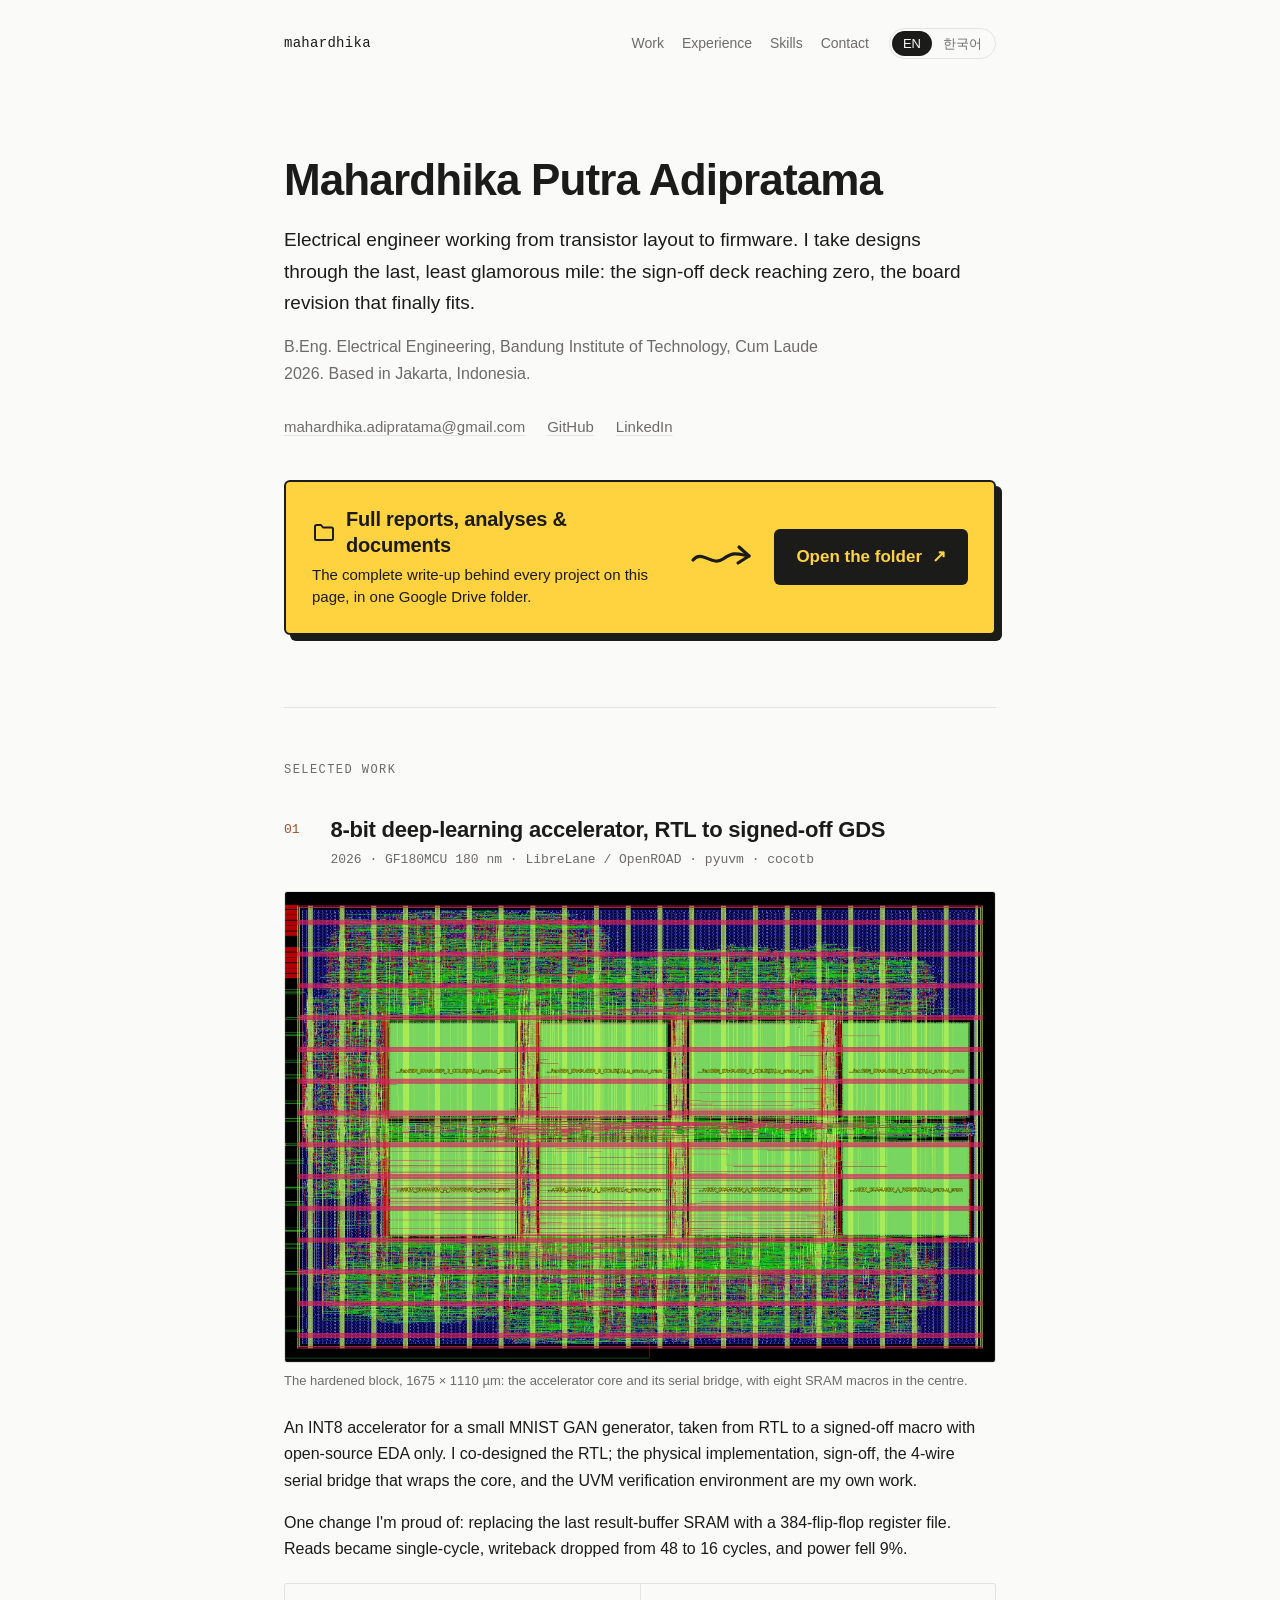
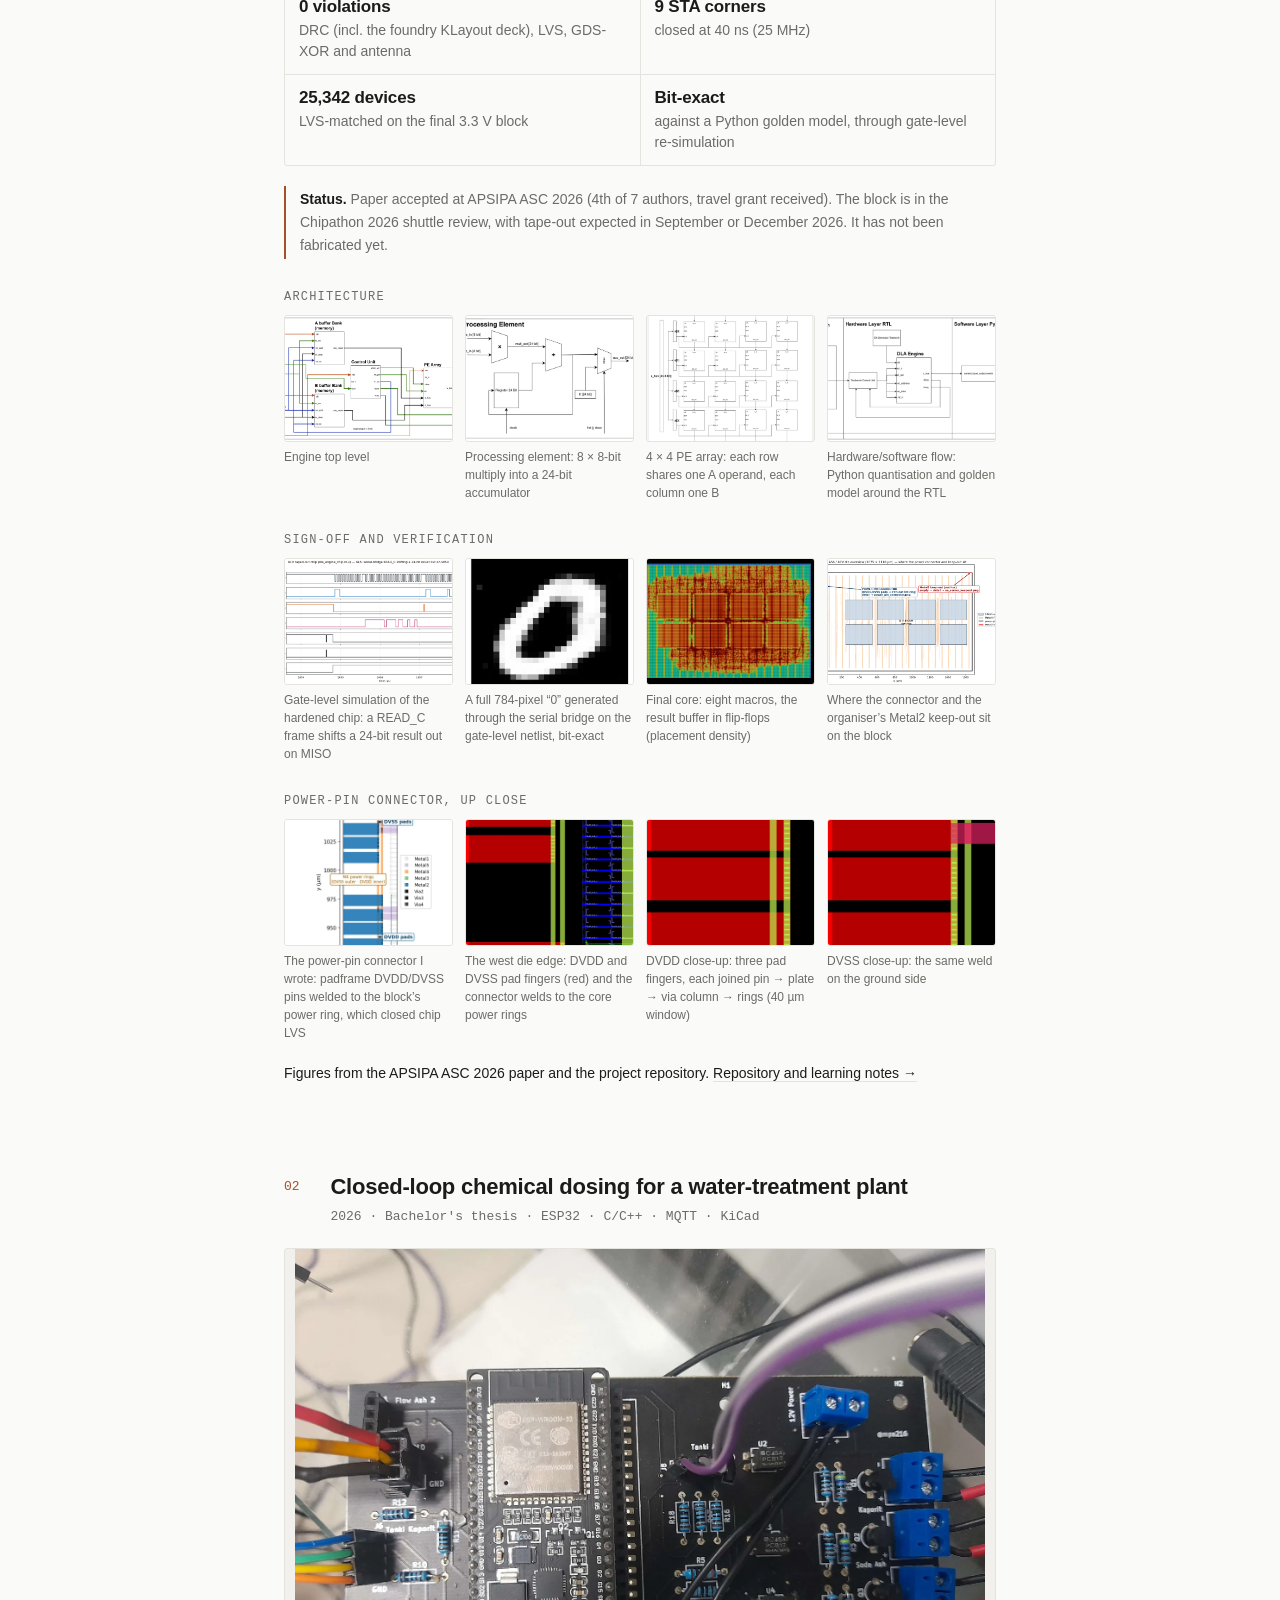
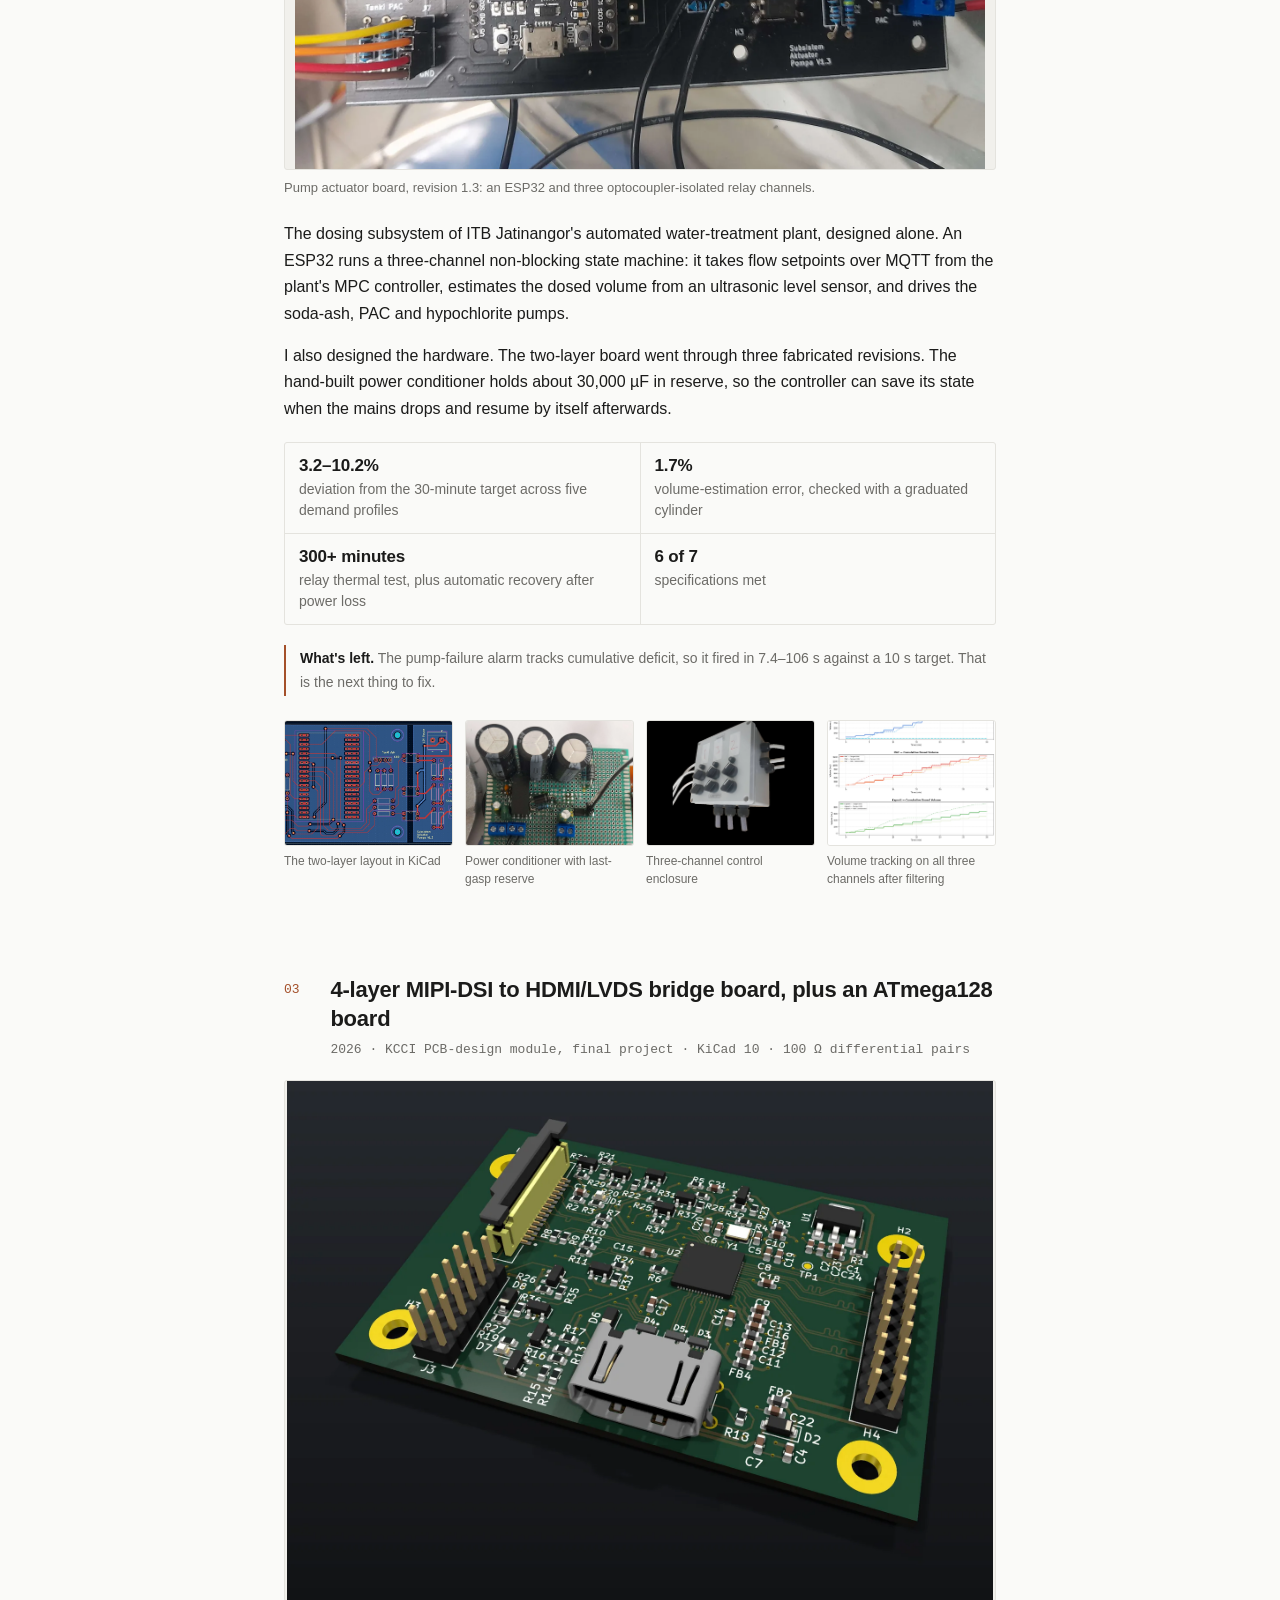
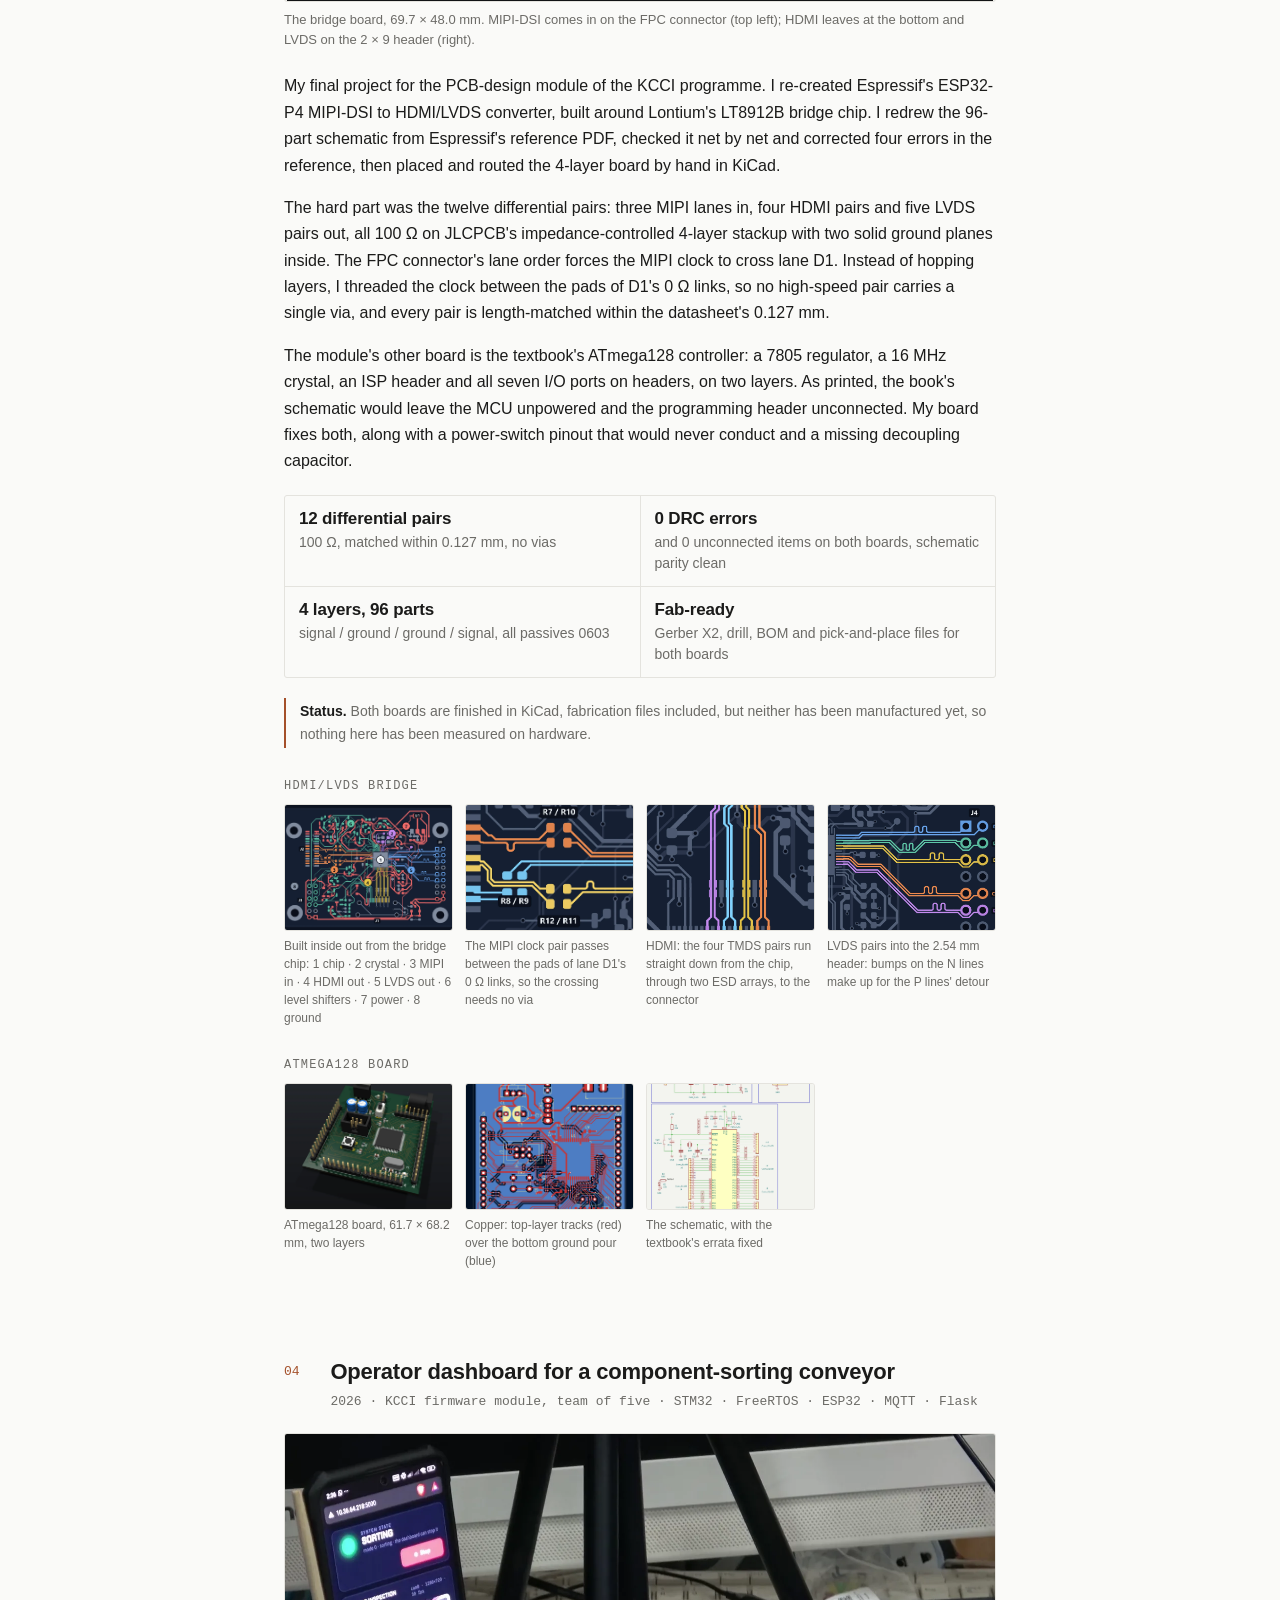
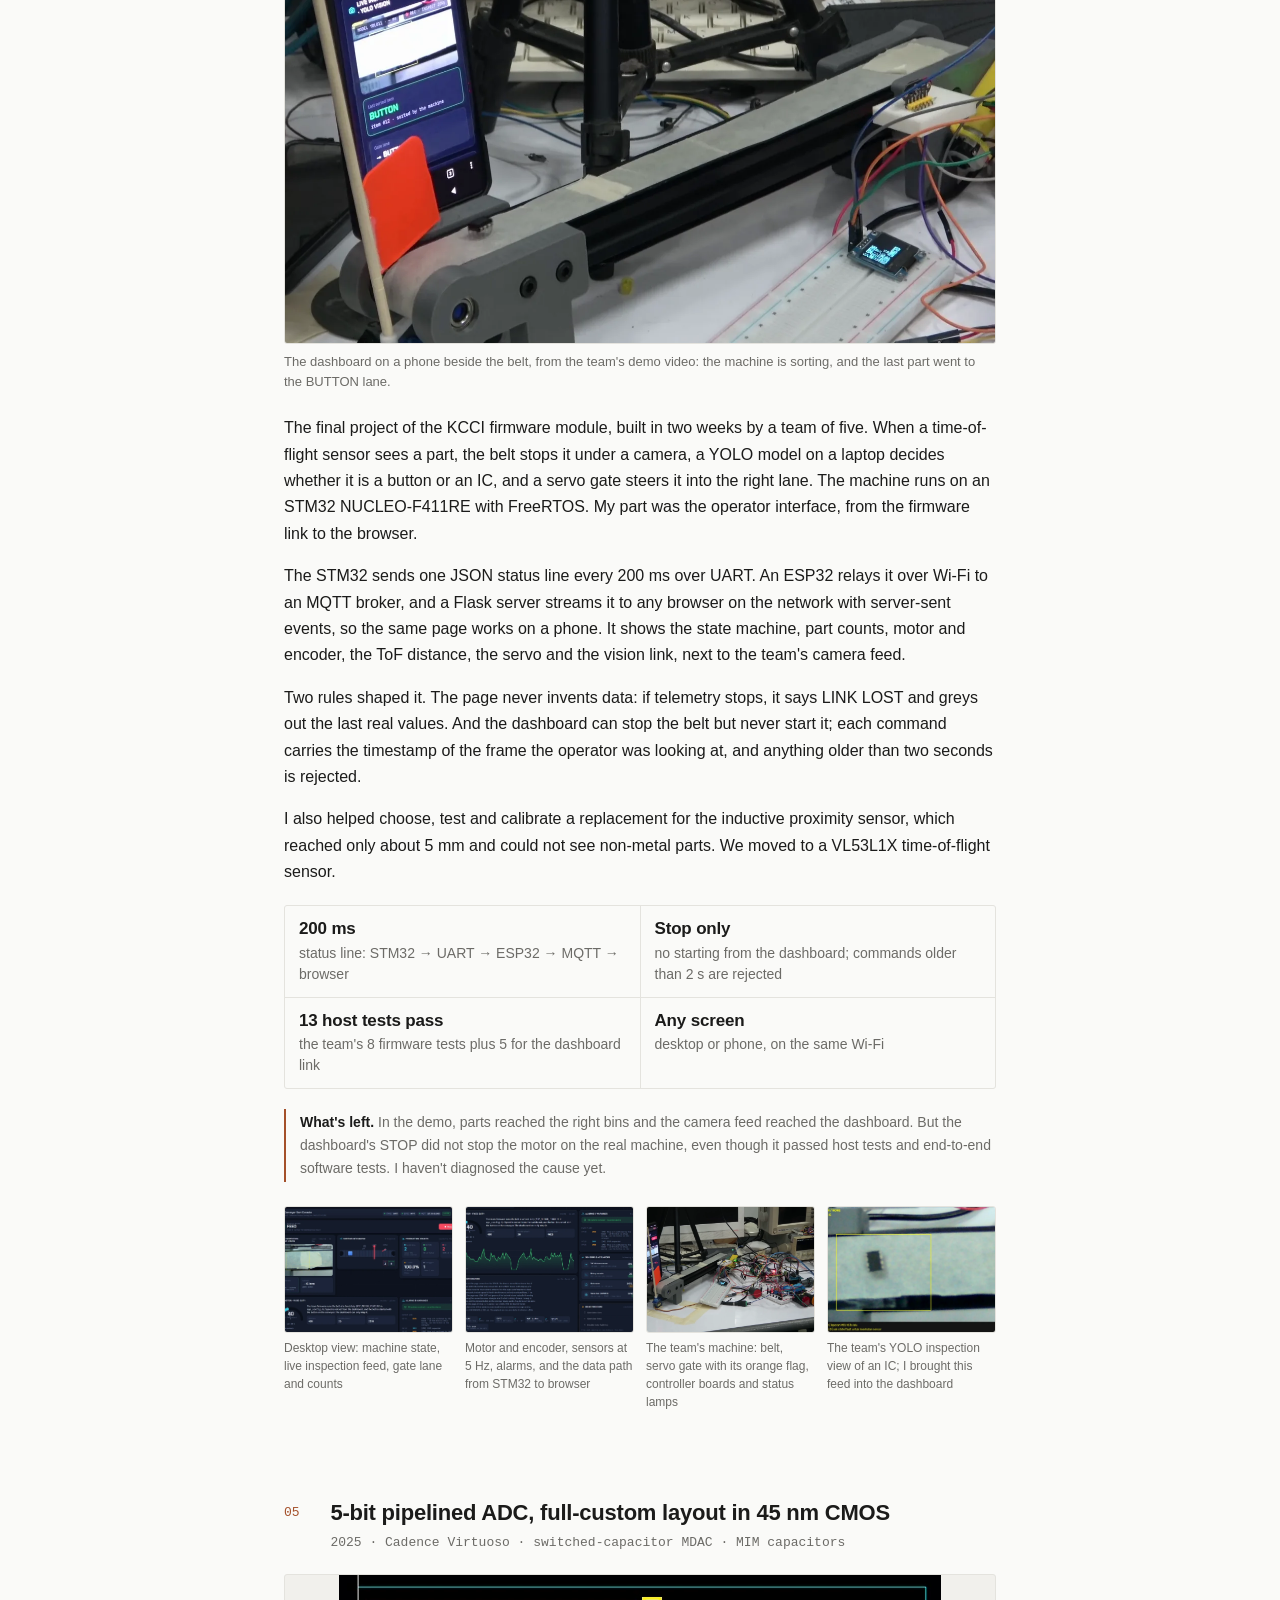
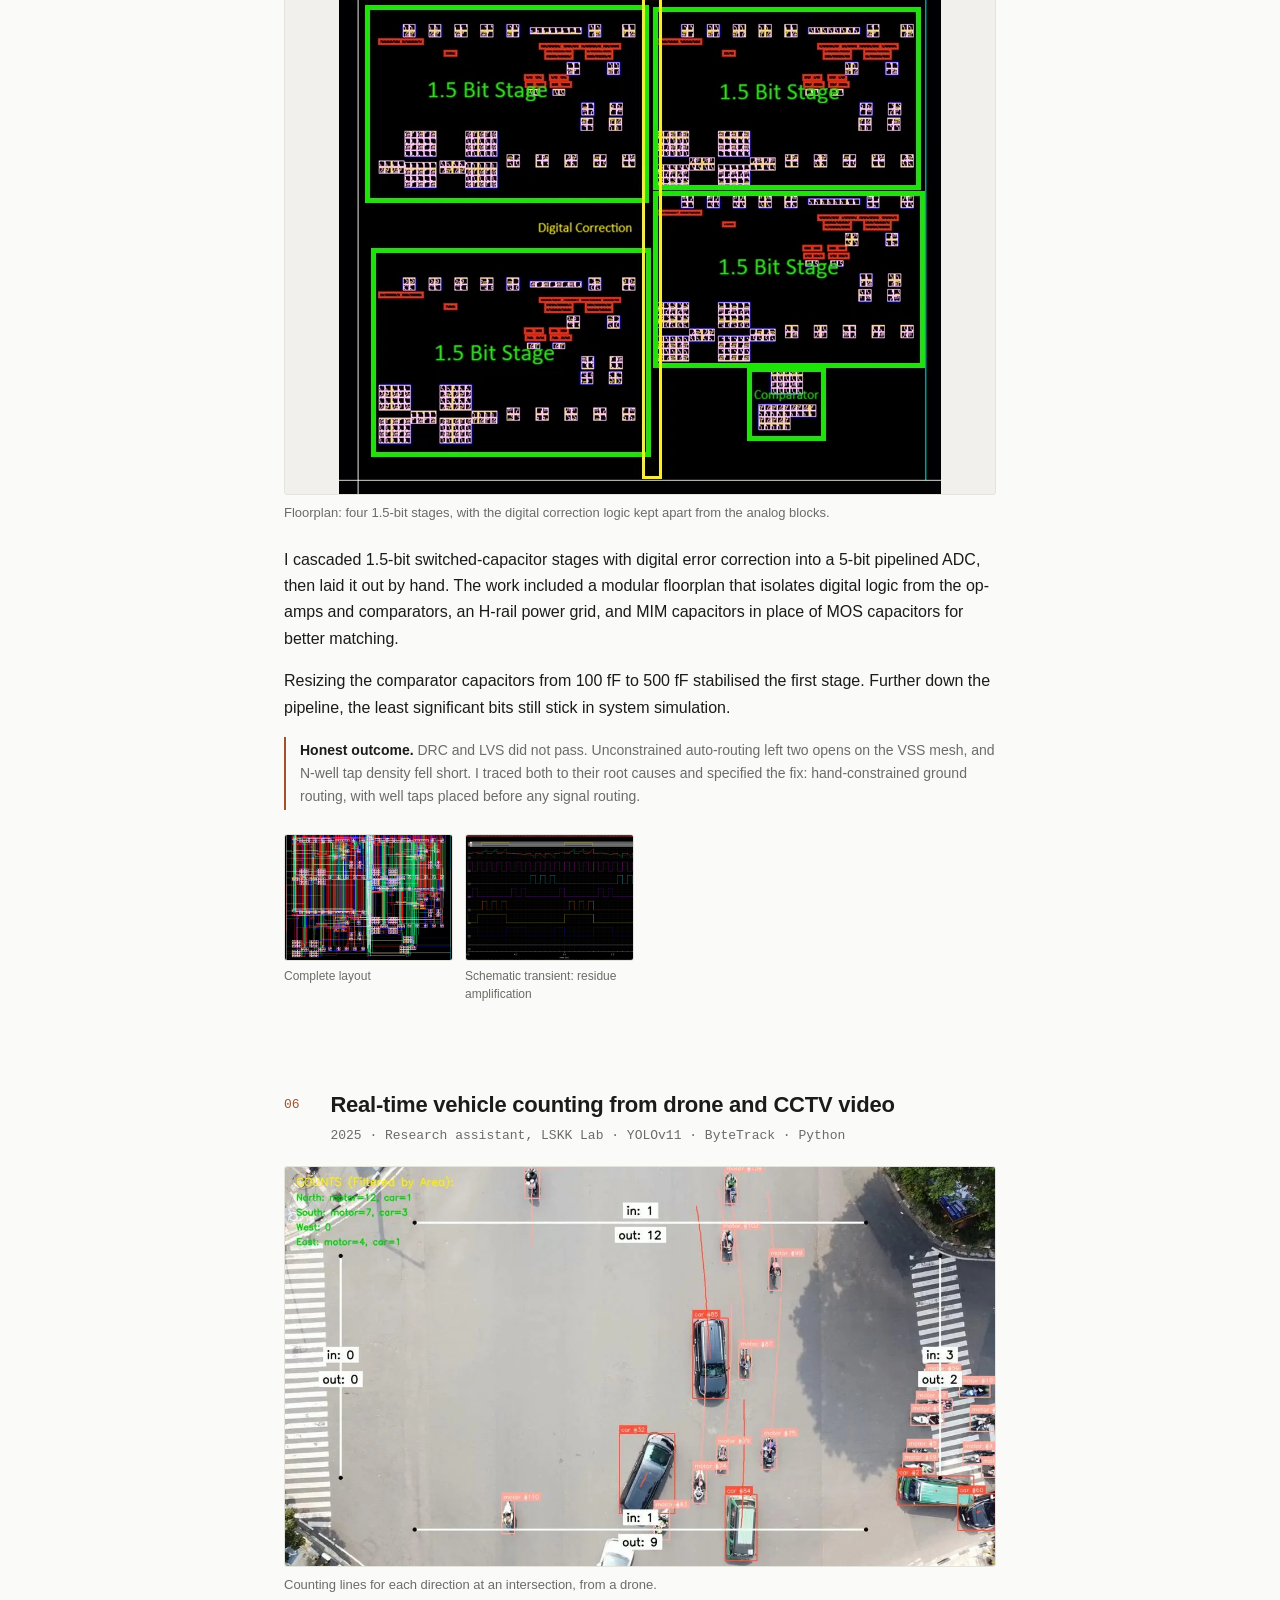
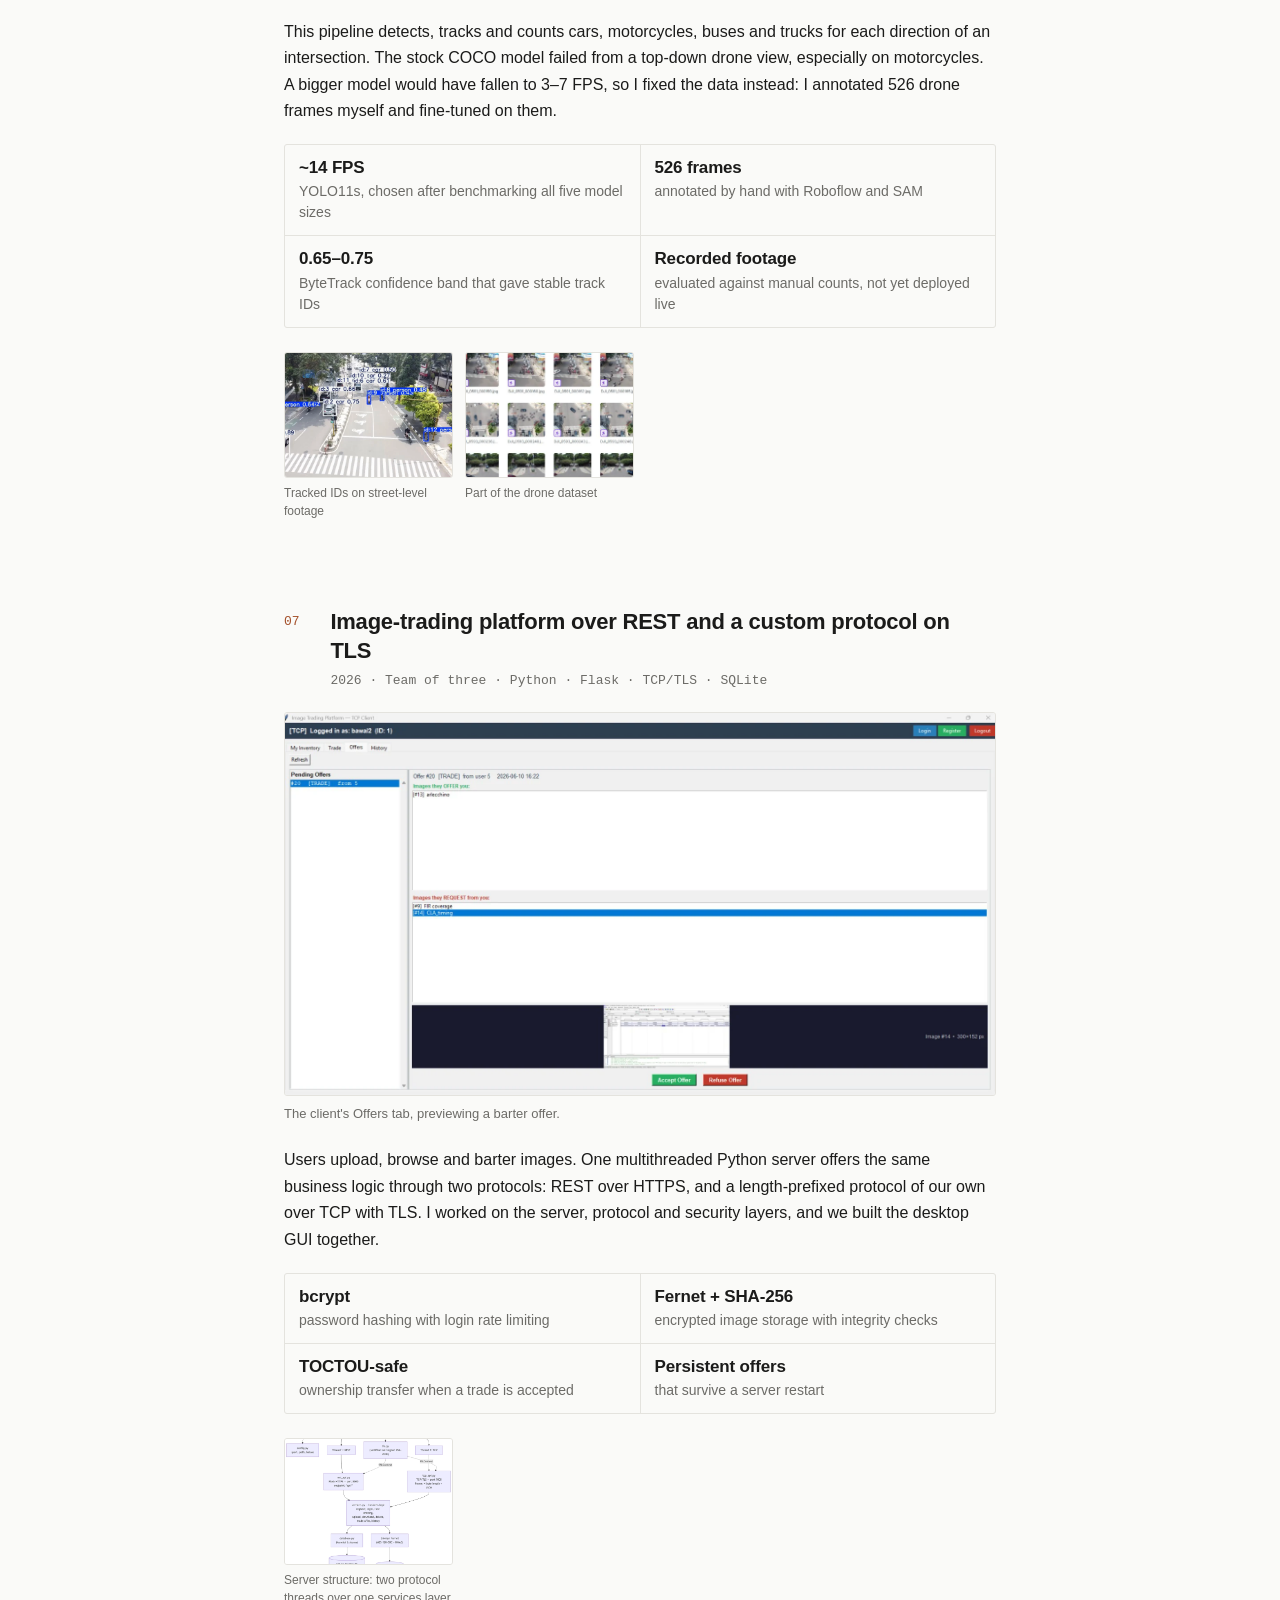
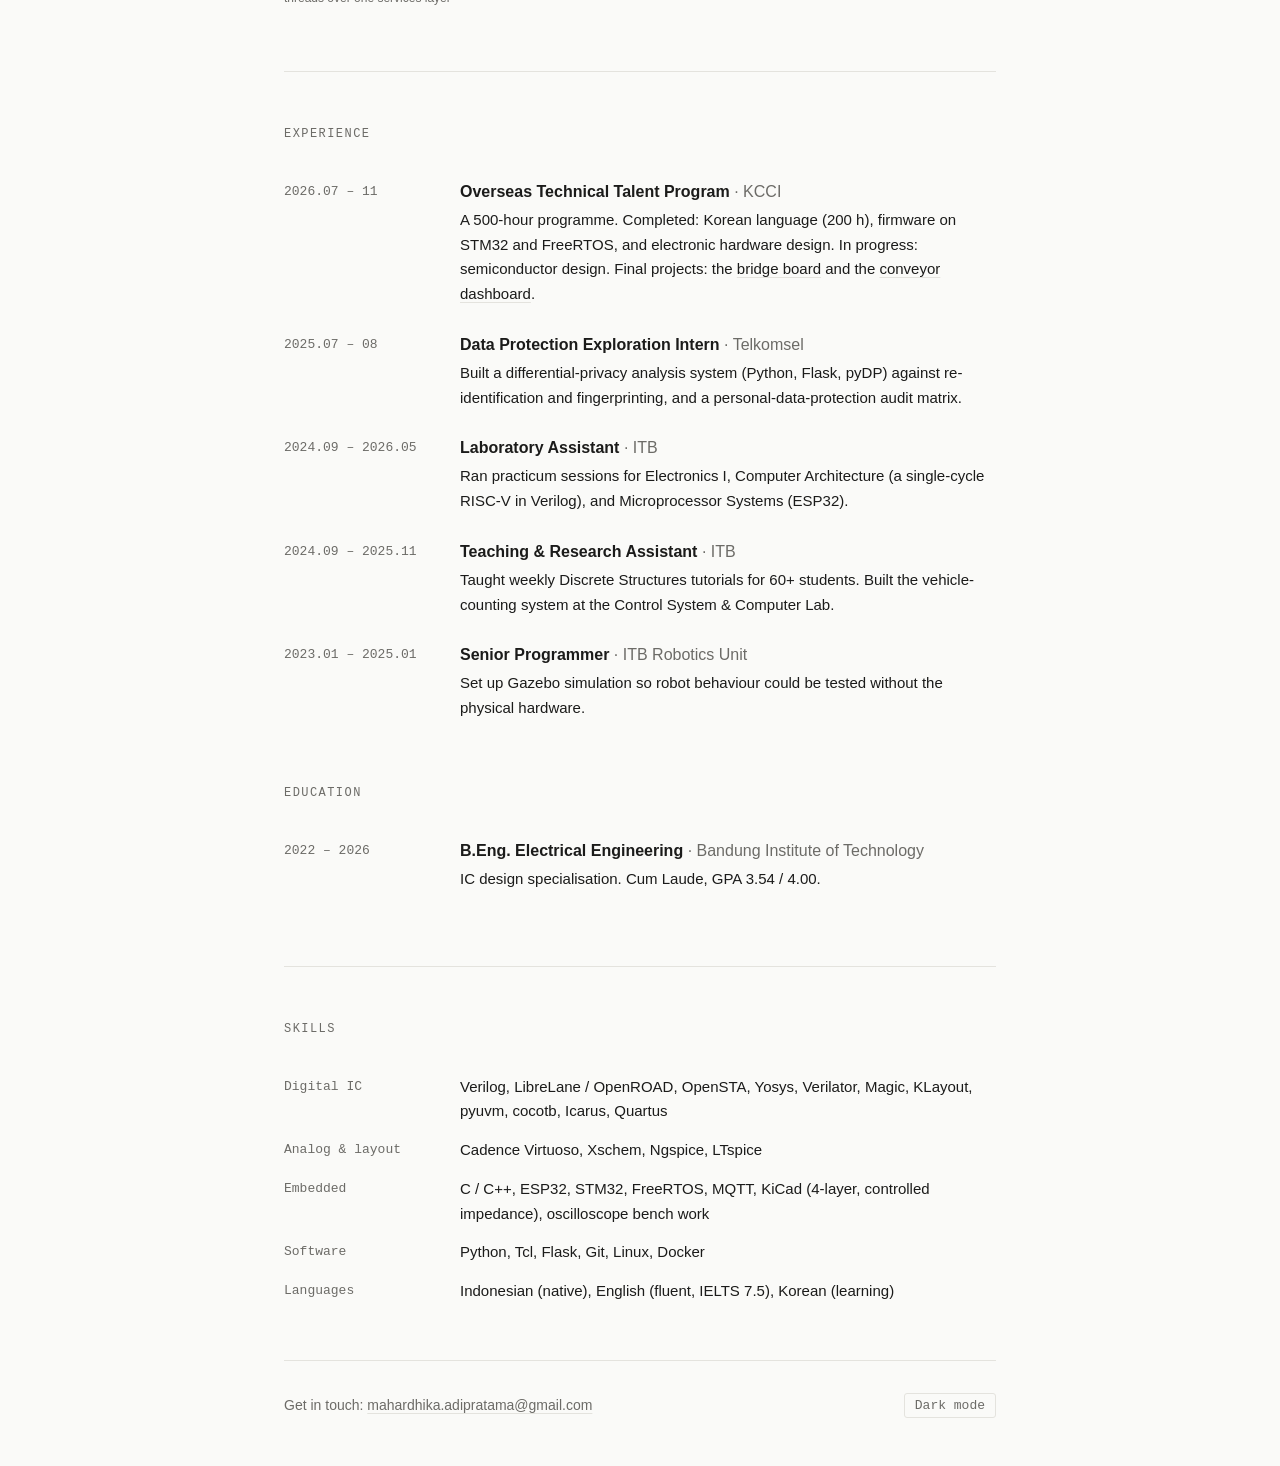
==== commit 43b603eb: "Bridge board: redraw the gallery from the final 19 Oct board The board map and the MIPI and LVDS clo" ====
--- a/index.html
+++ b/index.html
@@ -231,20 +231,20 @@
         <p class="gallery-label"><span lang="en">HDMI/LVDS bridge</span><span lang="ko">HDMI/LVDS 브리지</span></p>
         <div class="gallery">
           <figure>
-            <button class="shot" type="button"><img src="assets/img/pcb-map.webp" width="1600" height="1074" loading="lazy" alt="Board map with nets coloured by block and numbered in the order they were placed and routed"></button>
+            <button class="shot" type="button"><img src="assets/img/pcb-map.webp" width="1596" height="1116" loading="lazy" alt="Map of the final board with nets coloured by block and numbered in the order they were placed and routed"></button>
             <figcaption><span lang="en">Built inside out from the bridge chip: 1 chip · 2 crystal · 3 MIPI in · 4 HDMI out · 5 LVDS out · 6 level shifters · 7 power · 8 ground</span><span lang="ko">브리지 칩에서 바깥쪽으로 진행한 순서: 1 칩 · 2 크리스털 · 3 MIPI 입력 · 4 HDMI 출력 · 5 LVDS 출력 · 6 레벨 시프터 · 7 전원 · 8 GND</span></figcaption>
           </figure>
           <figure>
-            <button class="shot" type="button"><img src="assets/img/pcb-mipi.webp" width="1600" height="645" loading="lazy" alt="Close-up of the MIPI lanes: the clock pair passing between the pads of the D1 zero-ohm links"></button>
+            <button class="shot" type="button"><img src="assets/img/pcb-mipi.webp" width="1600" height="588" loading="lazy" alt="Close-up of the MIPI lanes: the clock pair passing between the pads of the D1 zero-ohm links"></button>
             <figcaption><span lang="en">The MIPI clock pair passes between the pads of lane D1's 0 Ω links, so the crossing needs no via</span><span lang="ko">MIPI 클럭 페어가 D1 레인 0 Ω 링크의 패드 사이를 지나, 교차 구간에도 비아가 없음</span></figcaption>
           </figure>
           <figure>
-            <button class="shot" type="button"><img src="assets/img/pcb-lvds.webp" width="926" height="804" loading="lazy" alt="LVDS pairs entering the 2 by 9 header, with serpentine length-matching bumps on one line of each pair"></button>
+            <button class="shot" type="button"><img src="assets/img/pcb-hdmi-tmds.webp" width="1050" height="1580" loading="lazy" alt="Close-up of the four HDMI pairs running from the bridge chip through two ESD arrays to the HDMI connector pads"></button>
+            <figcaption><span lang="en">HDMI: the four TMDS pairs run straight down from the chip, through two ESD arrays, to the connector</span><span lang="ko">HDMI: TMDS 4쌍이 칩에서 ESD 보호 소자 2개를 지나 커넥터까지 곧게 내려감</span></figcaption>
+          </figure>
+          <figure>
+            <button class="shot" type="button"><img src="assets/img/pcb-lvds.webp" width="1600" height="966" loading="lazy" alt="Five LVDS pairs running from the bridge chip into the 2 by 9 header, with length-matching bumps on one line of each pair"></button>
             <figcaption><span lang="en">LVDS pairs into the 2.54 mm header: bumps on the N lines make up for the P lines' detour</span><span lang="ko">2.54 mm 헤더로 들어가는 LVDS 페어: P 라인이 돌아가는 길이를 N 라인의 미앤더로 보상</span></figcaption>
-          </figure>
-          <figure>
-            <button class="shot" type="button"><img src="assets/img/pcb-gerber.webp" width="1600" height="825" loading="lazy" alt="Ucamco reference Gerber viewer showing the board and its list of layers"></button>
-            <figcaption><span lang="en">The exported Gerbers in Ucamco's reference viewer: all 11 layers read as Gerber X2</span><span lang="ko">Ucamco 레퍼런스 뷰어로 확인한 거버 파일: 11개 층 모두 Gerber X2로 인식</span></figcaption>
           </figure>
         </div>
 
